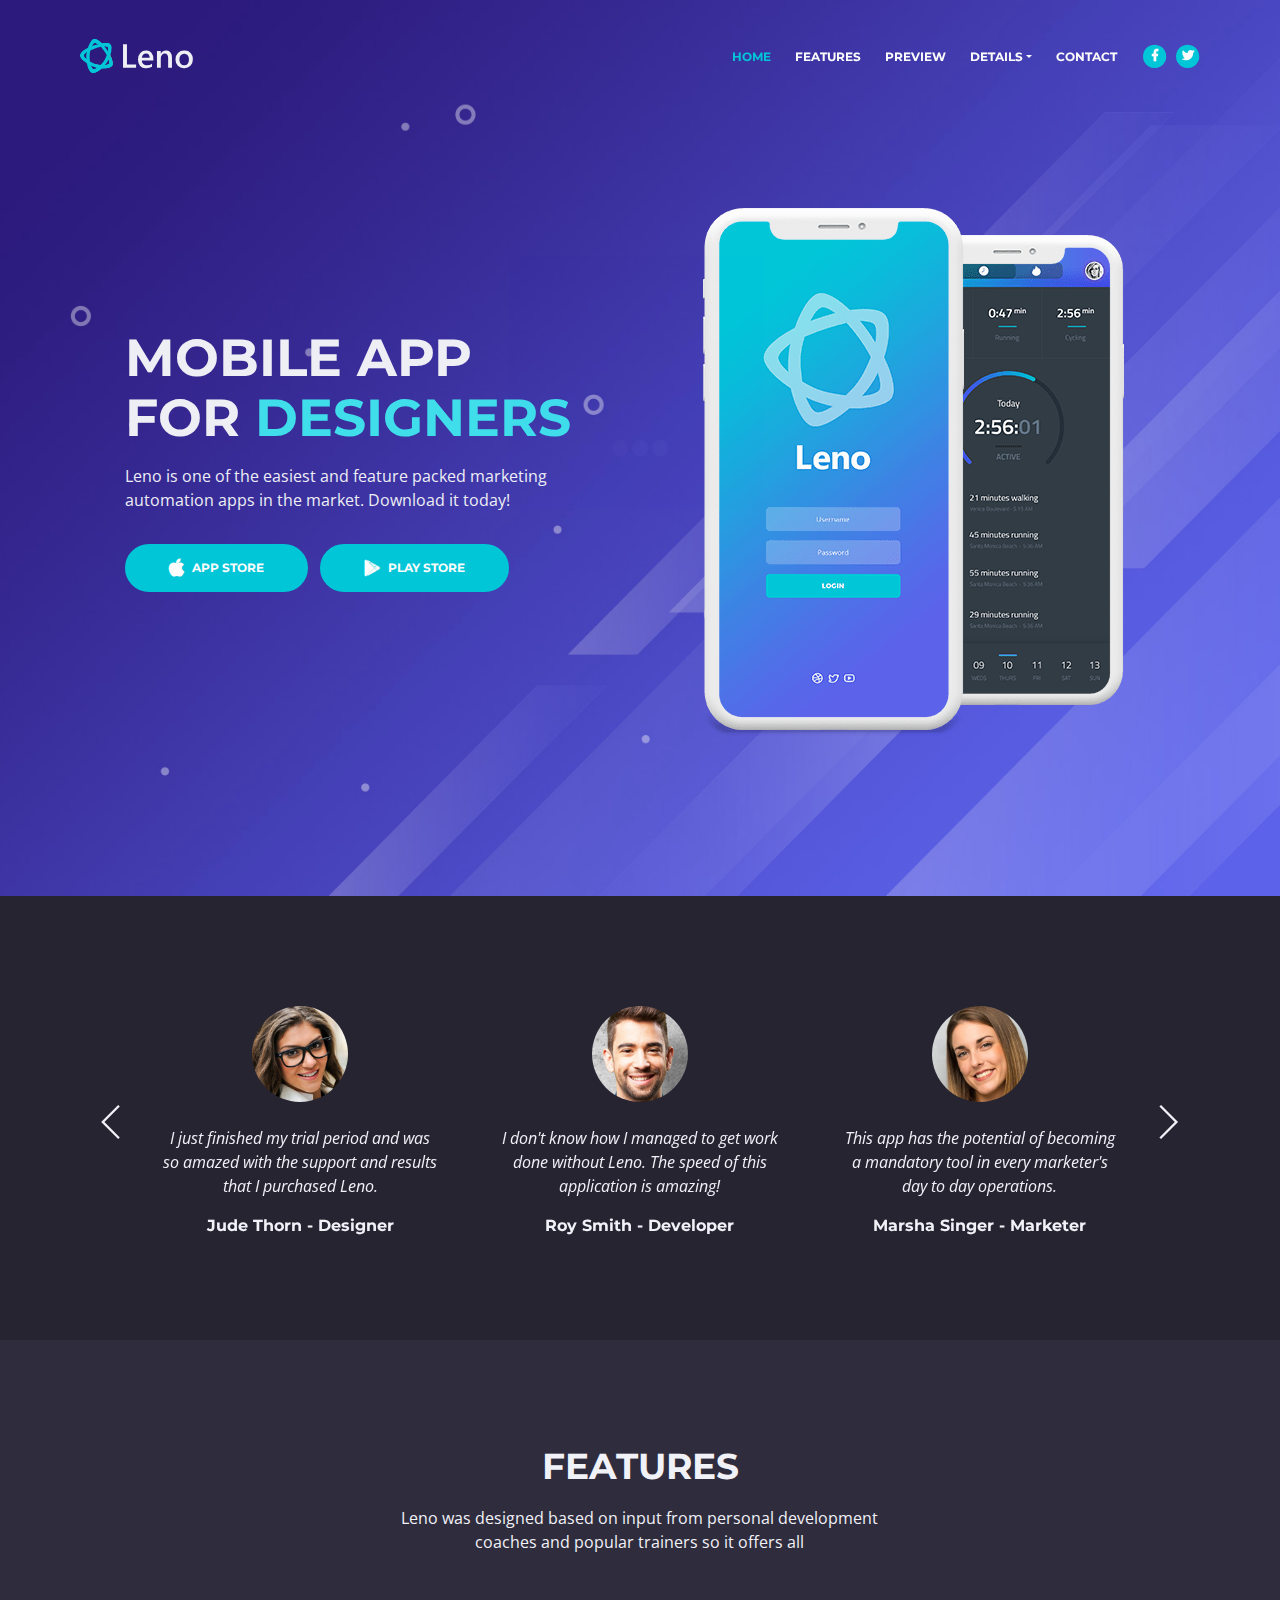
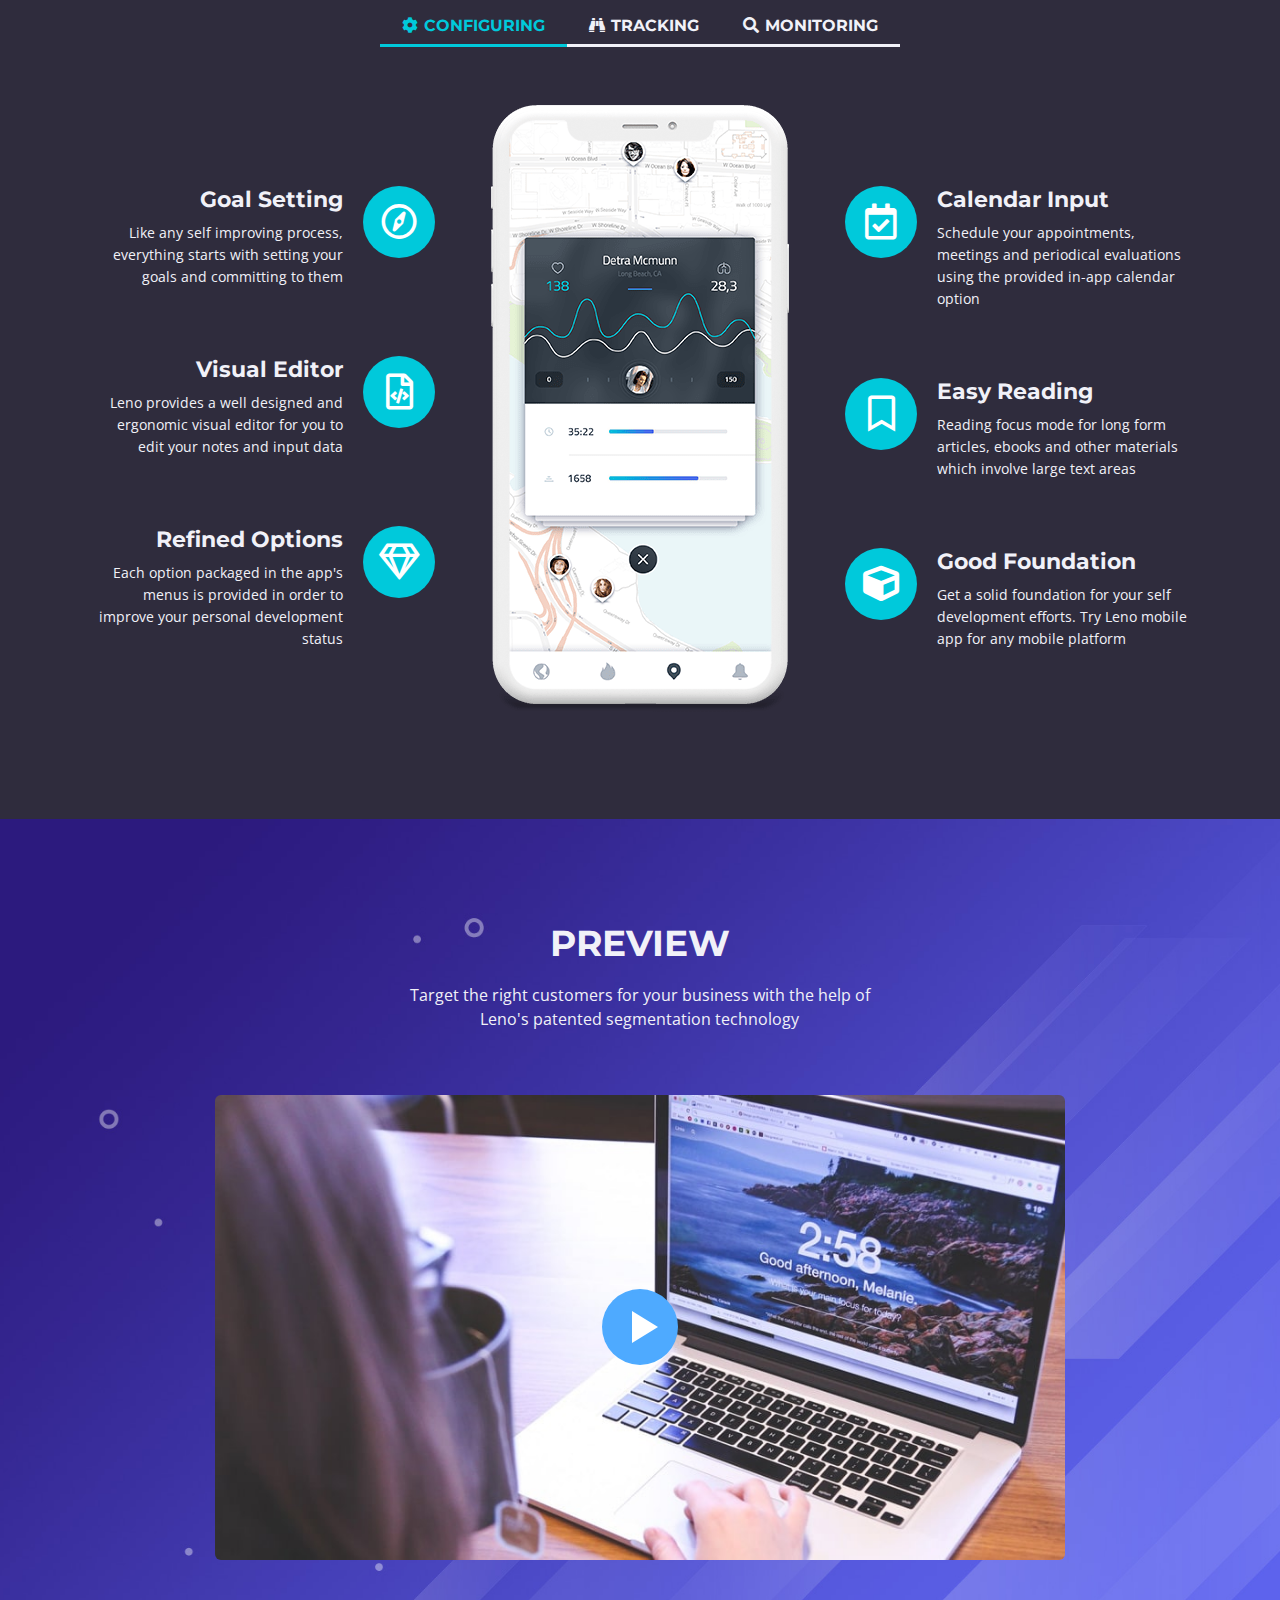
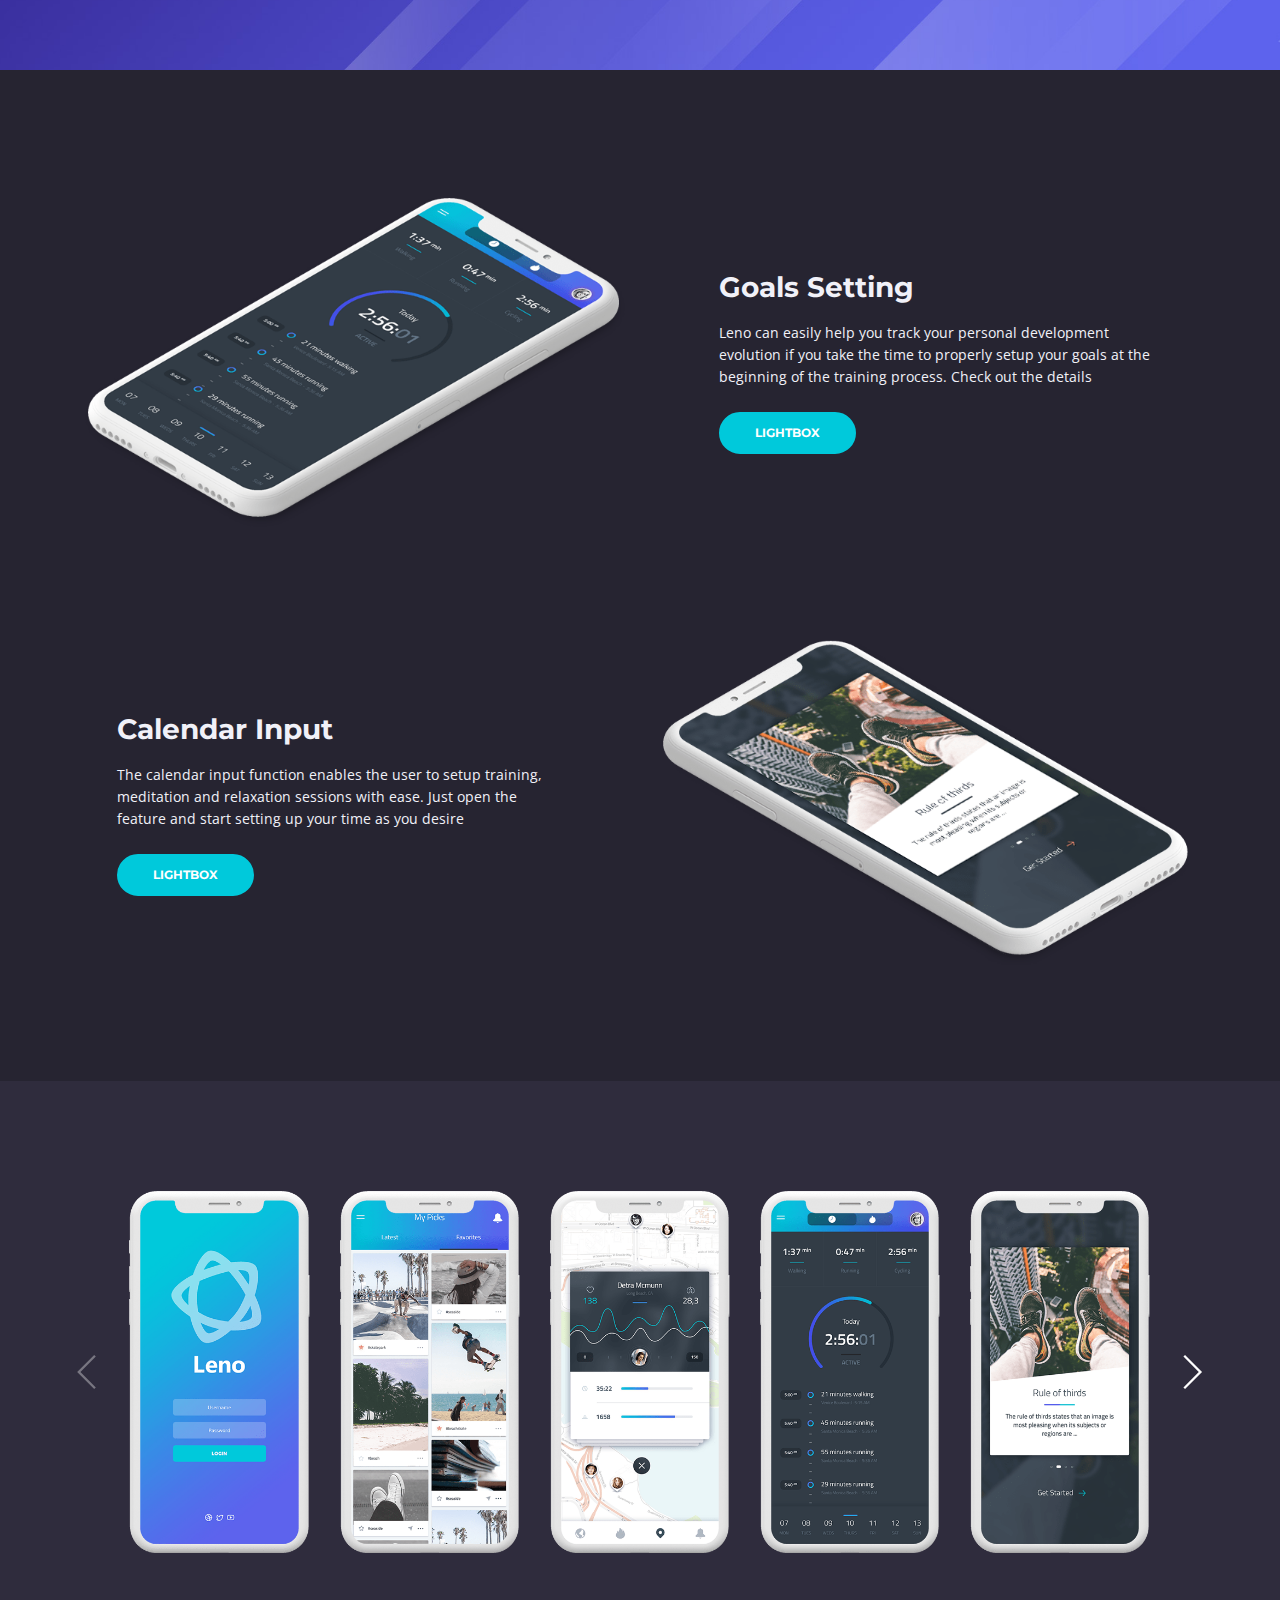
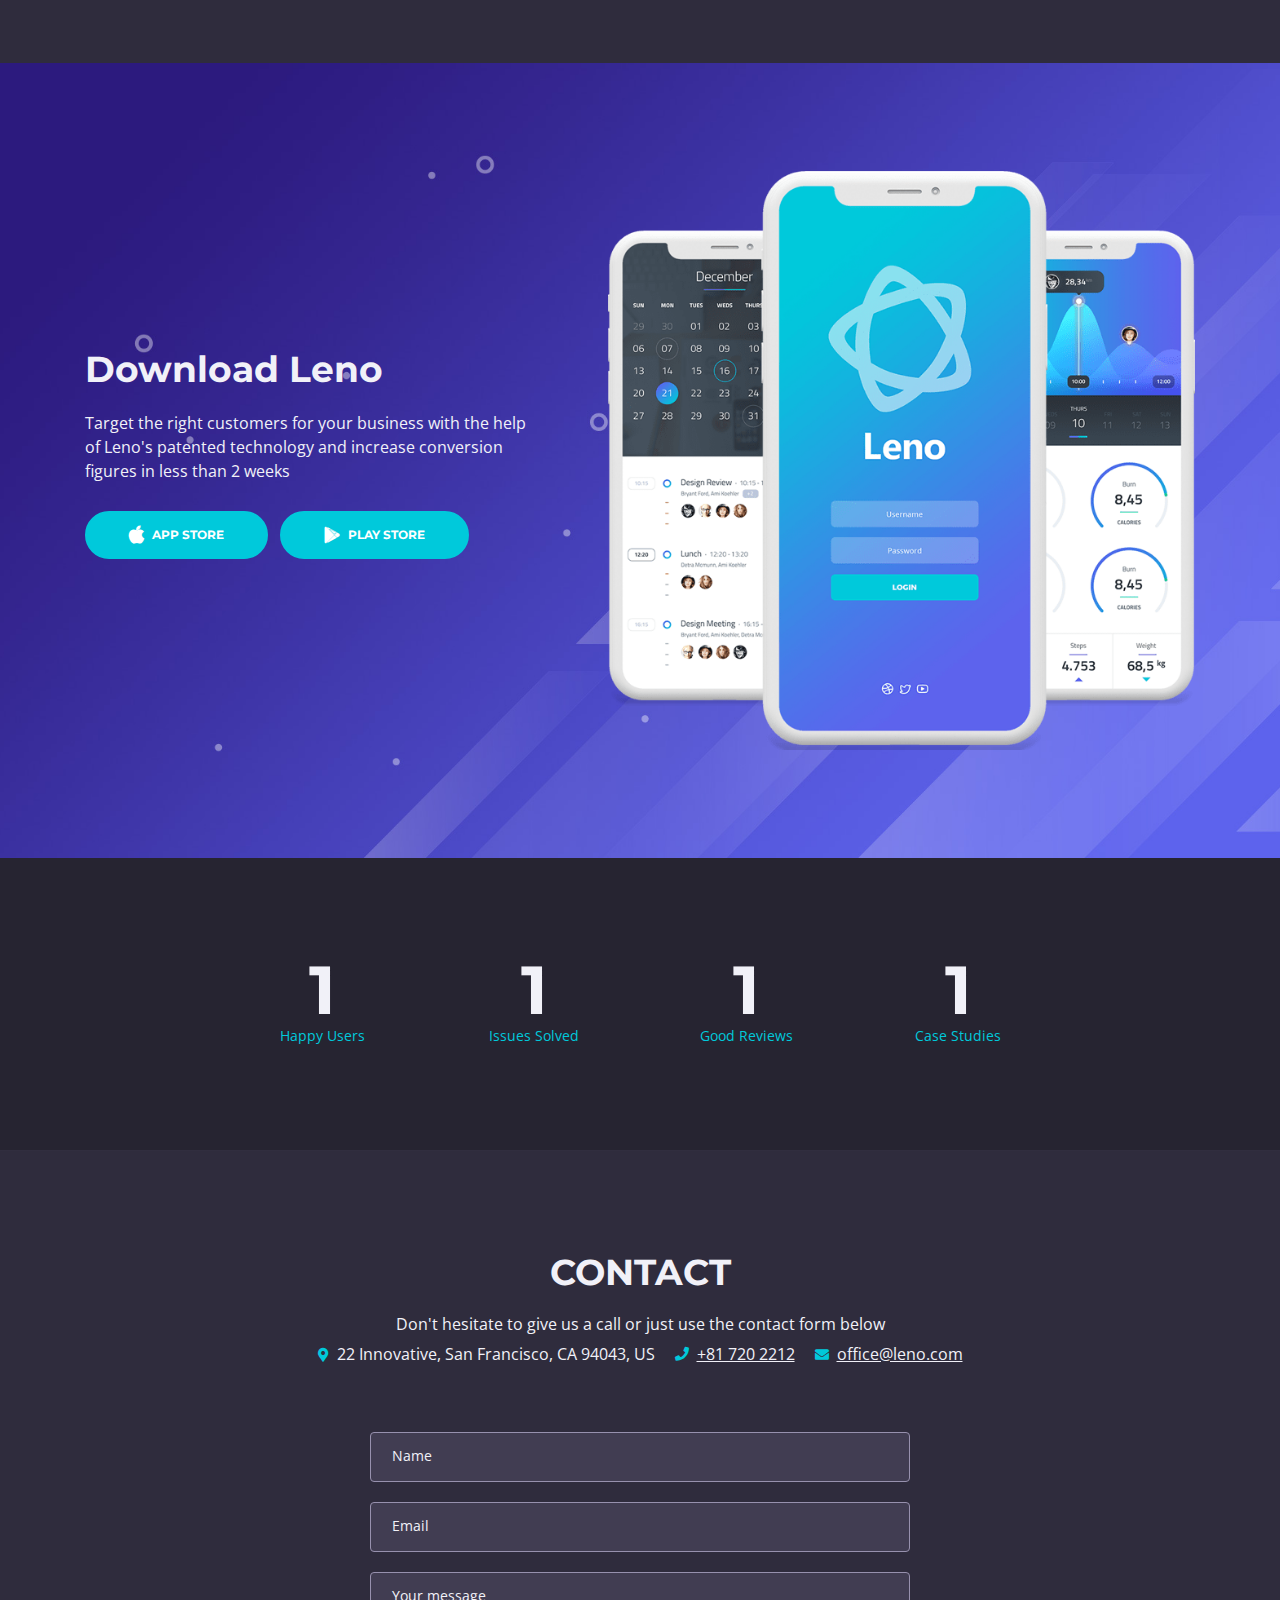
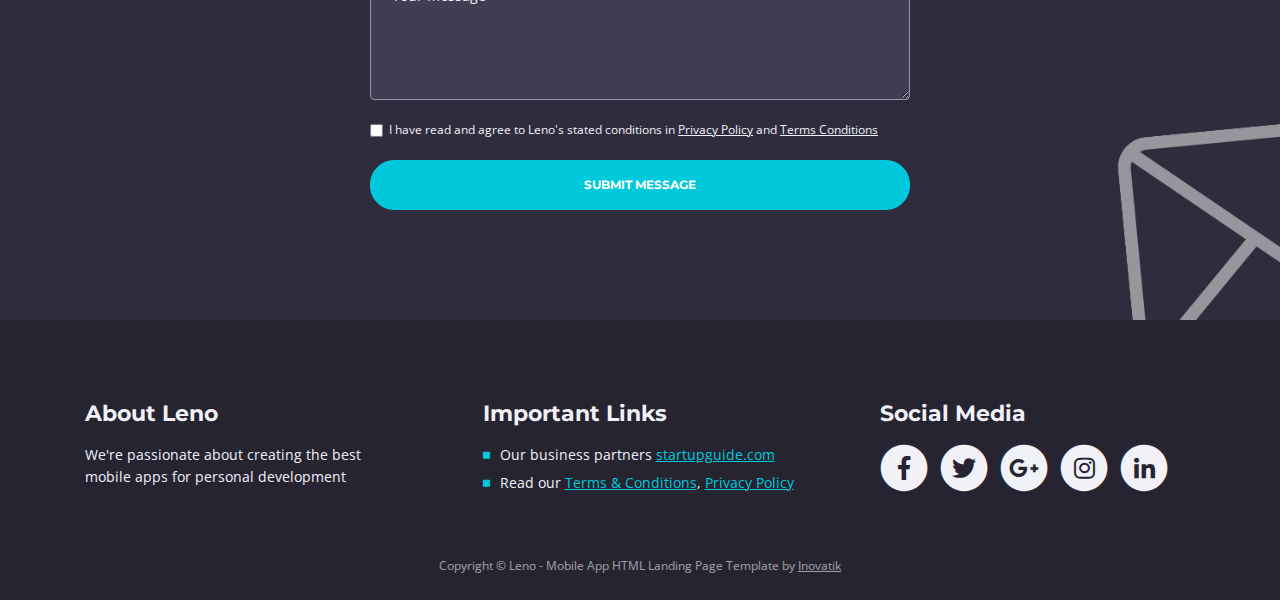
==== FirstSightWords/index.html @ da79aafa "Web page template" ====
<!DOCTYPE html>
<html lang="en">
<head>
    <meta charset="utf-8">
    <meta name="viewport" content="width=device-width, initial-scale=1, shrink-to-fit=no">
    
    <!-- SEO Meta Tags -->
    <meta name="description" content="Free mobile app HTML landing page template to help you build a great online presence for your app which will convert visitors into users">
    <meta name="author" content="Inovatik">

    <!-- OG Meta Tags to improve the way the post looks when you share the page on LinkedIn, Facebook, Google+ -->
	<meta property="og:site_name" content="" /> <!-- website name -->
	<meta property="og:site" content="" /> <!-- website link -->
	<meta property="og:title" content=""/> <!-- title shown in the actual shared post -->
	<meta property="og:description" content="" /> <!-- description shown in the actual shared post -->
	<meta property="og:image" content="" /> <!-- image link, make sure it's jpg -->
	<meta property="og:url" content="" /> <!-- where do you want your post to link to -->
	<meta property="og:type" content="article" />

    <!-- Website Title -->
    <title>Leno - Mobile App HTML Landing Page Template</title>
    
    <!-- Styles -->
    <link href="https://fonts.googleapis.com/css?family=Montserrat:400,600,700" rel="stylesheet">
    <link href="https://fonts.googleapis.com/css?family=Open+Sans:400,400i,700,700i" rel="stylesheet">
    <link href="css/bootstrap.css" rel="stylesheet">
    <link href="css/fontawesome-all.css" rel="stylesheet">
    <link href="css/swiper.css" rel="stylesheet">
	<link href="css/magnific-popup.css" rel="stylesheet">
	<link href="css/styles.css" rel="stylesheet">
	
	<!-- Favicon  -->
    <link rel="icon" href="images/favicon.png">
</head>
<body data-spy="scroll" data-target=".fixed-top">
    
    <!-- Preloader -->
	<div class="spinner-wrapper">
        <div class="spinner">
            <div class="bounce1"></div>
            <div class="bounce2"></div>
            <div class="bounce3"></div>
        </div>
    </div>
    <!-- end of preloader -->
    

    <!-- Navigation -->
    <nav class="navbar navbar-expand-md navbar-dark navbar-custom fixed-top">
        <!-- Text Logo - Use this if you don't have a graphic logo -->
        <!-- <a class="navbar-brand logo-text page-scroll" href="index.html">Leno</a> -->

        <!-- Image Logo -->
        <a class="navbar-brand logo-image" href="index.html"><img src="images/logo.svg" alt="alternative"></a> 
        
        <!-- Mobile Menu Toggle Button -->
        <button class="navbar-toggler" type="button" data-toggle="collapse" data-target="#navbarsExampleDefault" aria-controls="navbarsExampleDefault" aria-expanded="false" aria-label="Toggle navigation">
            <span class="navbar-toggler-awesome fas fa-bars"></span>
            <span class="navbar-toggler-awesome fas fa-times"></span>
        </button>
        <!-- end of mobile menu toggle button -->

        <div class="collapse navbar-collapse" id="navbarsExampleDefault">
            <ul class="navbar-nav ml-auto">
                <li class="nav-item">
                    <a class="nav-link page-scroll" href="#header">HOME <span class="sr-only">(current)</span></a>
                </li>
                <li class="nav-item">
                    <a class="nav-link page-scroll" href="#features">FEATURES</a>
                </li>
                <li class="nav-item">
                    <a class="nav-link page-scroll" href="#preview">PREVIEW</a>
                </li>

                <!-- Dropdown Menu -->          
                <li class="nav-item dropdown">
                    <a class="nav-link dropdown-toggle page-scroll" href="#details" id="navbarDropdown" role="button" aria-haspopup="true" aria-expanded="false">DETAILS</a>
                    <div class="dropdown-menu" aria-labelledby="navbarDropdown">
                        <a class="dropdown-item" href="terms-conditions.html"><span class="item-text">TERMS CONDITIONS</span></a>
                        <div class="dropdown-items-divide-hr"></div>
                        <a class="dropdown-item" href="privacy-policy.html"><span class="item-text">PRIVACY POLICY</span></a>
                    </div>
                </li>
                <!-- end of dropdown menu -->

                <li class="nav-item">
                    <a class="nav-link page-scroll" href="#contact">CONTACT</a>
                </li>
            </ul>
            <span class="nav-item social-icons">
                <span class="fa-stack">
                    <a href="#your-link">
                        <i class="fas fa-circle fa-stack-2x"></i>
                        <i class="fab fa-facebook-f fa-stack-1x"></i>
                    </a>
                </span>
                <span class="fa-stack">
                    <a href="#your-link">
                        <i class="fas fa-circle fa-stack-2x"></i>
                        <i class="fab fa-twitter fa-stack-1x"></i>
                    </a>
                </span>
            </span>
        </div>
    </nav> <!-- end of navbar -->
    <!-- end of navigation -->


    <!-- Header -->
    <header id="header" class="header">
        <div class="header-content">
            <div class="container">
                <div class="row">
                    <div class="col-lg-6">
                        <div class="text-container">
                            <h1>MOBILE APP <br>FOR <span id="js-rotating">DESIGNERS, MARKETERS, DEVELOPERS</span></h1>
                            <p class="p-large">Leno is one of the easiest and feature packed marketing automation apps in the market. Download it today!</p>
                            <a class="btn-solid-lg page-scroll" href="#your-link"><i class="fab fa-apple"></i>APP STORE</a>
                            <a class="btn-solid-lg page-scroll" href="#your-link"><i class="fab fa-google-play"></i>PLAY STORE</a>
                        </div>
                    </div> <!-- end of col -->
                    <div class="col-lg-6">
                        <div class="image-container">
                            <img class="img-fluid" src="images/header-iphone.png" alt="alternative">
                        </div> <!-- end of image-container -->
                    </div> <!-- end of col -->
                </div> <!-- end of row -->
            </div> <!-- end of container -->
        </div> <!-- end of header-content -->
    </header> <!-- end of header -->
    <!-- end of header -->


    <!-- Testimonials -->
    <div class="slider-1">
        <div class="container">
            <div class="row">
                <div class="col-lg-12">

                    <!-- Card Slider -->
                    <div class="slider-container">
                        <div class="swiper-container card-slider">
                            <div class="swiper-wrapper">
                                
                                <!-- Slide -->
                                <div class="swiper-slide">
                                    <div class="card">
                                        <img class="card-image" src="images/testimonial-1.jpg" alt="alternative">
                                        <div class="card-body">
                                            <p class="testimonial-text">I just finished my trial period and was so amazed with the support and results that I purchased Leno.</p>
                                            <p class="testimonial-author">Jude Thorn - Designer</p>
                                        </div>
                                    </div>
                                </div> <!-- end of swiper-slide -->
                                <!-- end of slide -->
        
                                <!-- Slide -->
                                <div class="swiper-slide">
                                    <div class="card">
                                        <img class="card-image" src="images/testimonial-2.jpg" alt="alternative">
                                        <div class="card-body">
                                            <p class="testimonial-text">I don't know how I managed to get work done without Leno. The speed of this application is amazing!</p>
                                            <p class="testimonial-author">Roy Smith - Developer</p>
                                        </div>
                                    </div>        
                                </div> <!-- end of swiper-slide -->
                                <!-- end of slide -->
        
                                <!-- Slide -->
                                <div class="swiper-slide">
                                    <div class="card">
                                        <img class="card-image" src="images/testimonial-3.jpg" alt="alternative">
                                        <div class="card-body">
                                            <p class="testimonial-text">This app has the potential of becoming a mandatory tool in every marketer's day to day operations.</p>
                                            <p class="testimonial-author">Marsha Singer - Marketer</p>
                                        </div>
                                    </div>        
                                </div> <!-- end of swiper-slide -->
                                <!-- end of slide -->
        
                                <!-- Slide -->
                                <div class="swiper-slide">
                                    <div class="card">
                                        <img class="card-image" src="images/testimonial-4.jpg" alt="alternative">
                                        <div class="card-body">
                                            <p class="testimonial-text">Searching for a great marketing automation app was difficult but thankfully I found Leno.</p>
                                            <p class="testimonial-author">Tim Shaw - Designer</p>
                                        </div>
                                    </div>
                                </div> <!-- end of swiper-slide -->
                                <!-- end of slide -->
        
                                <!-- Slide -->
                                <div class="swiper-slide">
                                    <div class="card">
                                        <img class="card-image" src="images/testimonial-5.jpg" alt="alternative">
                                        <div class="card-body">
                                            <p class="testimonial-text">Leno's support team is amazing. They've helped me with some issues and I am so grateful to them.</p>
                                            <p class="testimonial-author">Lindsay Spice - Marketer</p>
                                        </div>
                                    </div>        
                                </div> <!-- end of swiper-slide -->
                                <!-- end of slide -->
        
                                <!-- Slide -->
                                <div class="swiper-slide">
                                    <div class="card">
                                        <img class="card-image" src="images/testimonial-6.jpg" alt="alternative">
                                        <div class="card-body">
                                            <p class="testimonial-text">Who would have thought that Leno can provide such amazing results in just a few weeks of use</p>
                                            <p class="testimonial-author">Ann Black - Developer</p>
                                        </div>
                                    </div>        
                                </div> <!-- end of swiper-slide -->
                                <!-- end of slide -->
                            
                            </div> <!-- end of swiper-wrapper -->
        
                            <!-- Add Arrows -->
                            <div class="swiper-button-next"></div>
                            <div class="swiper-button-prev"></div>
                            <!-- end of add arrows -->
        
                        </div> <!-- end of swiper-container -->
                    </div> <!-- end of slider-container -->
                    <!-- end of card slider -->

                </div> <!-- end of col -->
            </div> <!-- end of row -->
        </div> <!-- end of container -->
    </div> <!-- end of slider-1 -->
    <!-- end of testimonials -->
    

    <!-- Features -->
    <div id="features" class="tabs">
        <div class="container">
            <div class="row">
                <div class="col-lg-12">
                    <h2>FEATURES</h2>
                    <div class="p-heading p-large">Leno was designed based on input from personal development coaches and popular trainers so it offers all</div>
                </div> <!-- end of col -->
            </div> <!-- end of row -->
            <div class="row">

                <!-- Tabs Links -->
                <ul class="nav nav-tabs" id="lenoTabs" role="tablist">
                    <li class="nav-item">
                        <a class="nav-link active" id="nav-tab-1" data-toggle="tab" href="#tab-1" role="tab" aria-controls="tab-1" aria-selected="true"><i class="fas fa-cog"></i>CONFIGURING</a>
                    </li>
                    <li class="nav-item">
                        <a class="nav-link" id="nav-tab-2" data-toggle="tab" href="#tab-2" role="tab" aria-controls="tab-2" aria-selected="false"><i class="fas fa-binoculars"></i>TRACKING</a>
                    </li>
                    <li class="nav-item">
                        <a class="nav-link" id="nav-tab-3" data-toggle="tab" href="#tab-3" role="tab" aria-controls="tab-3" aria-selected="false"><i class="fas fa-search"></i>MONITORING</a>
                    </li>
                </ul>
                <!-- end of tabs links -->


                <!-- Tabs Content-->
                <div class="tab-content" id="lenoTabsContent">
                    
                    <!-- Tab -->
                    <div class="tab-pane fade show active" id="tab-1" role="tabpanel" aria-labelledby="tab-1">
                        <div class="container">
                            <div class="row">
                                
                                <!-- Icon Cards Pane -->
                                <div class="col-lg-4">
                                    <div class="card left-pane first">
                                        <div class="card-body">
                                            <div class="text-wrapper">
                                                <h4 class="card-title">Goal Setting</h4>
                                                <p>Like any self improving process, everything starts with setting your goals and committing to them</p>
                                            </div>
                                            <div class="card-icon">
                                                <i class="far fa-compass"></i>
                                            </div>
                                        </div>
                                    </div>
                                    <div class="card left-pane">
                                        <div class="card-body">
                                            <div class="text-wrapper">
                                                <h4 class="card-title">Visual Editor</h4>
                                                <p>Leno provides a well designed and ergonomic visual editor for you to edit your notes and input data</p>
                                            </div>
                                            <div class="card-icon">
                                                <i class="far fa-file-code"></i>
                                            </div>
                                        </div>
                                    </div>
                                    <div class="card left-pane">
                                        <div class="card-body">
                                            <div class="text-wrapper">
                                                <h4 class="card-title">Refined Options</h4>
                                                <p>Each option packaged in the app's menus is provided in order to improve your personal development status</p>
                                            </div>
                                            <div class="card-icon">
                                                <i class="far fa-gem"></i>
                                            </div>
                                        </div>
                                    </div>
                                </div>
                                <!-- end of icon cards pane -->

                                <!-- Image Pane -->
                                <div class="col-lg-4">
                                    <img class="img-fluid" src="images/features-iphone-1.png" alt="alternative">
                                </div>
                                <!-- end of image pane -->
                                
                                <!-- Icon Cards Pane -->
                                <div class="col-lg-4">
                                    <div class="card right-pane first">
                                        <div class="card-body">
                                            <div class="card-icon">
                                                <i class="far fa-calendar-check"></i>
                                            </div>
                                            <div class="text-wrapper">
                                                <h4 class="card-title">Calendar Input</h4>
                                                <p>Schedule your appointments, meetings and periodical evaluations using the provided in-app calendar option</p>
                                            </div>
                                        </div>
                                    </div>
                                    <div class="card right-pane">
                                        <div class="card-body">
                                            <div class="card-icon">
                                                <i class="far fa-bookmark"></i>
                                            </div>
                                            <div class="text-wrapper">
                                                <h4 class="card-title">Easy Reading</h4>
                                                <p>Reading focus mode for long form articles, ebooks and other materials which involve large text areas</p>
                                            </div>
                                        </div>
                                    </div>
                                    <div class="card right-pane">
                                        <div class="card-body">
                                            <div class="card-icon">
                                                <i class="fas fa-cube"></i>
                                            </div>
                                            <div class="text-wrapper">
                                                <h4 class="card-title">Good Foundation</h4>
                                                <p>Get a solid foundation for your self development efforts. Try Leno mobile app for any mobile platform</p>
                                            </div>
                                        </div>
                                    </div>
                                </div>
                                <!-- end of icon cards pane -->

                            </div> <!-- end of row -->
                        </div> <!-- end of container -->
                    </div> <!-- end of tab-pane -->
                    <!-- end of tab -->

                    <!-- Tab -->
                    <div class="tab-pane fade" id="tab-2" role="tabpanel" aria-labelledby="tab-2">
                        <div class="container">
                            <div class="row">

                                <!-- Image Pane -->
                                <div class="col-md-4">
                                    <img class="img-fluid" src="images/features-iphone-2.png" alt="alternative">
                                </div>
                                <!-- end of image pane -->
                                
                                <!-- Text And Icon Cards Area -->
                                <div class="col-md-8">
                                    <div class="text-area">
                                        <h3>Track Result Based On Your</h3>
                                        <p>After you've configured the app and settled on the data gathering techniques you can not start the information trackers and start collecting those <a class="turquoise" href="#your-link">interesting details</a>. You can always change them.</p>
                                    </div> <!-- end of text-area -->
                                    
                                    <div class="icon-cards-area">
                                            <div class="card">
                                                <div class="card-icon">
                                                    <i class="fas fa-cube"></i>
                                                </div>
                                                <div class="card-body">
                                                    <h4 class="card-title">Good Foundation</h4>
                                                    <p>Get a solid foundation for your self development efforts. Try Leno mobile app for any mobile platform</p>
                                                </div>
                                            </div>
                                            <div class="card">
                                                <div class="card-icon">
                                                    <i class="far fa-bookmark"></i>
                                                </div>
                                                <div class="card-body">
                                                    <h4 class="card-title">Easy Reading</h4>
                                                    <p>Reading focus mode for long form articles, ebooks and other materials which involve large text areas</p>
                                                </div>
                                            </div>
                                            <div class="card">
                                                <div class="card-icon">
                                                    <i class="far fa-calendar-check"></i>
                                                </div>
                                                <div class="card-body">
                                                    <h4 class="card-title">Calendar Input</h4>
                                                    <p>Schedule your appointments, meetings and periodical evaluations using the provided in-app calendar option</p>
                                                </div>
                                            </div>
                                            <div class="card">
                                                <div class="card-icon">
                                                    <i class="far fa-file-code"></i>
                                                </div>
                                                <div class="card-body">
                                                    <h4 class="card-title">Visual Editor</h4>
                                                    <p>Leno provides a well designed and ergonomic visual editor for you to edit your notes and input data</p>
                                                </div>
                                            </div>
                                    </div> <!-- end of icon cards area -->
                                </div> <!-- end of col-md-8 -->
                                <!-- end of text and icon cards area -->

                            </div> <!-- end of row -->
                        </div> <!-- end of container -->
                    </div> <!-- end of tab-pane -->
                    <!-- end of tab -->

                    <!-- Tab -->
                    <div class="tab-pane fade" id="tab-3" role="tabpanel" aria-labelledby="tab-3">
                        <div class="container">
                            <div class="row">

                                <!-- Text And Icon Cards Area -->
                                <div class="col-md-8">
                                    <div class="icon-cards-area">
                                        <div class="card">
                                            <div class="card-icon">
                                                <i class="far fa-calendar-check"></i>
                                            </div>
                                            <div class="card-body">
                                                <h4 class="card-title">Calendar Input</h4>
                                                <p>Schedule your appointments, meetings and periodical evaluations using the provided in-app calendar option</p>
                                            </div>
                                        </div>
                                        <div class="card">
                                            <div class="card-icon">
                                                <i class="far fa-file-code"></i>
                                            </div>
                                            <div class="card-body">
                                                <h4 class="card-title">Visual Editor</h4>
                                                <p>Leno provides a well designed and ergonomic visual editor for you to edit your notes and input data</p>
                                            </div>
                                        </div>
                                        <div class="card">
                                            <div class="card-icon">
                                                <i class="fas fa-cube"></i>
                                            </div>
                                            <div class="card-body">
                                                <h4 class="card-title">Good Foundation</h4>
                                                <p>Get a solid foundation for your self development efforts. Try Leno mobile app for any mobile platform</p>
                                            </div>
                                        </div>
                                        <div class="card">
                                            <div class="card-icon">
                                                <i class="far fa-bookmark"></i>
                                            </div>
                                            <div class="card-body">
                                                <h4 class="card-title">Easy Reading</h4>
                                                <p>Reading focus mode for long form articles, ebooks and other materials which involve large text areas</p>
                                            </div>
                                        </div>
                                    </div> <!-- end of icon cards area -->
                                    
                                    <div class="text-area">
                                        <h3>Monitoring Tools Evaluation</h3>
                                        <p>Monitor the evolution of your finances and health state using tools integrated in Leno. The generated real time reports can be filtered based on any <a class="turquoise" href="#your-link">desired criteria</a>.</p>
                                    </div> <!-- end of text-area -->
                                </div> <!-- end of col-md-8 -->
                                <!-- end of text and icon cards area -->

                                <!-- Image Pane -->
                                <div class="col-md-4">
                                    <img class="img-fluid" src="images/features-iphone-3.png" alt="alternative">
                                </div>
                                <!-- end of image pane -->
                                    
                            </div> <!-- end of row -->
                        </div> <!-- end of container -->
                    </div><!-- end of tab-pane -->
                    <!-- end of tab -->

                </div> <!-- end of tab-content -->
                <!-- end of tabs content -->

            </div> <!-- end of row --> 
        </div> <!-- end of container --> 
    </div> <!-- end of tabs -->
    <!-- end of features -->


    <!-- Video -->
    <div id="preview" class="basic-1">
        <div class="container">
            <div class="row">
                <div class="col-lg-12">
                    <h2>PREVIEW</h2>
                    <div class="p-heading p-large">Target the right customers for your business with the help of Leno's patented segmentation technology</div>
                </div> <!-- end of col -->
            </div> <!-- end of row -->
            <div class="row">
                <div class="col-lg-12">

                    <!-- Video Preview -->
                    <div class="image-container">
                        <div class="video-wrapper">
                            <a class="popup-youtube" href="https://www.youtube.com/watch?v=fLCjQJCekTs" data-effect="fadeIn">
                                <img class="img-fluid" src="images/video-frame.jpg" alt="alternative">
                                <span class="video-play-button">
                                    <span></span>
                                </span>
                            </a>
                        </div> <!-- end of video-wrapper -->
                    </div> <!-- end of image-container -->
                    <!-- end of video preview -->

                </div> <!-- end of col -->
            </div> <!-- end of row -->
        </div> <!-- end of container -->
    </div> <!-- end of basic-1 -->
    <!-- end of video -->


    <!-- Details 1 -->
    <div id="details" class="basic-2">
        <div class="container">
            <div class="row">
                <div class="col-lg-6">
                    <img class="img-fluid" src="images/details-1-iphone.png" alt="alternative">
                </div> <!-- end of col -->
                <div class="col-lg-6">
                    <div class="text-container">
                        <h3>Goals Setting</h3>
                        <p>Leno can easily help you track your personal development evolution if you take the time to properly setup your goals at the beginning of the training process. Check out the details</p>
                        <a class="btn-solid-reg popup-with-move-anim" href="#details-lightbox-1">LIGHTBOX</a>
                    </div> <!-- end of text-container -->
                </div> <!-- end of col -->
            </div> <!-- end of row -->
        </div> <!-- end of container -->
    </div> <!-- end of basic-2 -->
    <!-- end of details 1 -->


    <!-- Details 2 -->
    <div class="basic-3">
        <div class="second">
            <div class="container">
                <div class="row">
                    <div class="col-lg-6">
                        <div class="text-container">
                            <h3>Calendar Input</h3>
                            <p>The calendar input function enables the user to setup training, meditation and relaxation sessions with ease. Just open the feature and start setting up your time as you desire</p>
                            <a class="btn-solid-reg popup-with-move-anim" href="#details-lightbox-2">LIGHTBOX</a>
                        </div> <!-- end of text-container -->
                    </div> <!-- end of col -->
                    <div class="col-lg-6">
                        <img class="img-fluid" src="images/details-2-iphone.png" alt="alternative">
                    </div> <!-- end of col -->
                </div> <!-- end of row -->
            </div> <!-- end of container -->
        </div> <!-- end of second -->
    </div> <!-- end of basic-3 -->    
    <!-- end of details 2 -->


    <!-- Details Lightboxes -->
	<!-- Lightbox -->
	<div id="details-lightbox-1" class="lightbox-basic zoom-anim-dialog mfp-hide">
		<div class="row">
			<button title="Close (Esc)" type="button" class="mfp-close x-button">×</button>
			<div class="col-lg-6">
				<img class="img-fluid" src="images/details-lightbox-1.png" alt="alternative">
			</div>
			<div class="col-lg-6">
				<h3>Goals Setting</h3>
				<hr>
                <p>Leno can easily help you track your personal development evolution if you take the time to set it up.</p>
                <h4>User Feedback</h4>
                <p>This is a great app which can help you save time and make your live easier. And it will help improve your productivity levels.</p>
                <p>You should definitely give it a try when you need a good app.</p>
				<table>
					<tr><td class="icon-cell"><i class="fas fa-desktop"></i></td><td>Responsive layout</td></tr>
					<tr><td class="icon-cell"><i class="fas fa-bullhorn"></i></td><td>Distinctive CTAs</td></tr>
					<tr><td class="icon-cell"><i class="fas fa-image"></i></td><td>Image gallery slider</td></tr>
					<tr><td class="icon-cell"><i class="fas fa-envelope"></i></td><td>Contact forms</td></tr>
					<tr><td class="icon-cell"><i class="fab fa-font-awesome-flag"></i></td><td>FontAwesome icons</td></tr>
					<tr><td class="icon-cell"><i class="fas fa-code"></i></td><td>Well-structured code</td></tr>
				</table>
				<a class="btn-solid-reg" href="#your-link">DETAILS</a> <a class="btn-outline-reg mfp-close as-button" href="#details">BACK</a> 
			</div>
		</div> <!-- end of row -->
    </div> <!-- end of lightbox-basic -->
    <!-- end of lightbox -->
    
    <!-- Lightbox -->
    <div id="details-lightbox-2" class="lightbox-basic zoom-anim-dialog mfp-hide">
		<div class="row">
			<button title="Close (Esc)" type="button" class="mfp-close x-button">×</button>
			<div class="col-lg-6">
				<img class="img-fluid" src="images/details-lightbox-2.png" alt="alternative">
			</div>
			<div class="col-lg-6">
				<h3>Calendar Input</h3>
				<hr>
                <p>The calendar input function enables the user to setup training, meditation and relaxation sessions with ease.</p>
                <h4>User Feedback</h4>
                <p>This is a great app which can help you save time and make your live easier. And it will help improve your productivity levels.</p>
                <p>You should definitely give it a try when you need a good app.</p>
				<table>
					<tr><td class="icon-cell"><i class="fas fa-desktop"></i></td><td>Responsive layout</td></tr>
					<tr><td class="icon-cell"><i class="fas fa-bullhorn"></i></td><td>Distinctive CTAs</td></tr>
					<tr><td class="icon-cell"><i class="fas fa-image"></i></td><td>Image gallery slider</td></tr>
					<tr><td class="icon-cell"><i class="fas fa-envelope"></i></td><td>Contact forms</td></tr>
					<tr><td class="icon-cell"><i class="fab fa-font-awesome-flag"></i></td><td>FontAwesome icons</td></tr>
					<tr><td class="icon-cell"><i class="fas fa-code"></i></td><td>Well-structured code</td></tr>
				</table>
				<a class="btn-solid-reg" href="#your-link">DETAILS</a> <a class="btn-outline-reg mfp-close as-button" href="#details">BACK</a>
			</div>
		</div> <!-- end of row -->
    </div> <!-- end of lightbox-basic -->
    <!-- end of lightbox -->
    <!-- end of details lightboxes -->


    <!-- Screenshots -->
    <div class="slider-2">
        <div class="container">
            <div class="row">
                <div class="col-lg-12">
                    
                    <!-- Image Slider -->
                    <div class="slider-container">
                        <div class="swiper-container image-slider">
                            <div class="swiper-wrapper">
                                
                                <!-- Slide -->
                                <div class="swiper-slide">
                                    <a href="images/screenshot-1.png" class="popup-link" data-effect="fadeIn">
                                        <img class="img-fluid" src="images/screenshot-1.png" alt="alternative">
                                    </a>
                                </div>
                                <!-- end of slide -->
                                
                                <!-- Slide -->
                                <div class="swiper-slide">
                                    <a href="images/screenshot-2.png" class="popup-link" data-effect="fadeIn">
                                        <img class="img-fluid" src="images/screenshot-2.png" alt="alternative">
                                    </a>
                                </div>
                                <!-- end of slide -->

                                <!-- Slide -->
                                <div class="swiper-slide">
                                    <a href="images/screenshot-3.png" class="popup-link" data-effect="fadeIn">
                                        <img class="img-fluid" src="images/screenshot-3.png" alt="alternative">
                                    </a>
                                </div>
                                <!-- end of slide -->

                                <!-- Slide -->
                                <div class="swiper-slide">
                                    <a href="images/screenshot-4.png" class="popup-link" data-effect="fadeIn">
                                        <img class="img-fluid" src="images/screenshot-4.png" alt="alternative">
                                    </a>
                                </div>
                                <!-- end of slide -->

                                <!-- Slide -->
                                <div class="swiper-slide">
                                    <a href="images/screenshot-5.png" class="popup-link" data-effect="fadeIn">
                                        <img class="img-fluid" src="images/screenshot-5.png" alt="alternative">
                                    </a>
                                </div>
                                <!-- end of slide -->
                                
                                <!-- Slide -->
                                <div class="swiper-slide">
                                    <a href="images/screenshot-6.png" class="popup-link" data-effect="fadeIn">
                                        <img class="img-fluid" src="images/screenshot-6.png" alt="alternative">
                                    </a>
                                </div>
                                <!-- end of slide -->

                                <!-- Slide -->
                                <div class="swiper-slide">
                                    <a href="images/screenshot-7.png" class="popup-link" data-effect="fadeIn">
                                        <img class="img-fluid" src="images/screenshot-7.png" alt="alternative">
                                    </a>
                                </div>
                                <!-- end of slide -->

                                <!-- Slide -->
                                <div class="swiper-slide">
                                    <a href="images/screenshot-8.png" class="popup-link" data-effect="fadeIn">
                                        <img class="img-fluid" src="images/screenshot-8.png" alt="alternative">
                                    </a>
                                </div>
                                <!-- end of slide -->

                                <!-- Slide -->
                                <div class="swiper-slide">
                                    <a href="images/screenshot-9.png" class="popup-link" data-effect="fadeIn">
                                        <img class="img-fluid" src="images/screenshot-9.png" alt="alternative">
                                    </a>
                                </div>
                                <!-- end of slide -->

                                <!-- Slide -->
                                <div class="swiper-slide">
                                    <a href="images/screenshot-10.png" class="popup-link" data-effect="fadeIn">
                                        <img class="img-fluid" src="images/screenshot-10.png" alt="alternative">
                                    </a>
                                </div>
                                <!-- end of slide -->
                                
                            </div> <!-- end of swiper-wrapper -->

                            <!-- Add Arrows -->
                            <div class="swiper-button-next"></div>
                            <div class="swiper-button-prev"></div>
                            <!-- end of add arrows -->

                        </div> <!-- end of swiper-container -->
                    </div> <!-- end of slider-container -->
                    <!-- end of image slider -->

                </div> <!-- end of col -->
            </div> <!-- end of row -->
        </div> <!-- end of container -->
    </div> <!-- end of slider-2 -->
    <!-- end of screenshots -->


    <!-- Download -->
    <div class="basic-4">
        <div class="container">
            <div class="row">
                <div class="col-lg-6 col-xl-5">
                    <div class="text-container">
                        <h2>Download <span class="blue">Leno</span></h2>
                        <p class="p-large">Target the right customers for your business with the help of Leno's patented technology and increase conversion figures in less than 2 weeks</p>
                        <a class="btn-solid-lg" href="#your-link"><i class="fab fa-apple"></i>APP STORE</a>
                        <a class="btn-solid-lg" href="#your-link"><i class="fab fa-google-play"></i>PLAY STORE</a>
                    </div> <!-- end of text-container -->
                </div> <!-- end of col -->
                <div class="col-lg-6 col-xl-7">
                    <div class="image-container">
                        <img class="img-fluid" src="images/download.png" alt="alternative">
                    </div> <!-- end of img-container -->
                </div> <!-- end of col -->
            </div> <!-- end of row -->
        </div> <!-- end of container -->
    </div> <!-- end of basic-4 -->
    <!-- end of download -->


    <!-- Statistics -->
    <div class="counter">
        <div class="container">
            <div class="row">
                <div class="col-lg-12">
                    
                    <!-- Counter -->
                    <div id="counter">
                        <div class="cell">
                            <div class="counter-value number-count" data-count="231">1</div>
                            <p class="counter-info">Happy Users</p>
                        </div>
                        <div class="cell">
                            <div class="counter-value number-count" data-count="85">1</div>
                            <p class="counter-info">Issues Solved</p>
                        </div>
                        <div class="cell">
                            <div class="counter-value number-count" data-count="59">1</div>
                            <p class="counter-info">Good Reviews</p>
                        </div>
                        <div class="cell">
                            <div class="counter-value number-count" data-count="127">1</div>
                            <p class="counter-info">Case Studies</p>
                        </div>
                    </div>
                    <!-- end of counter -->
                    
                </div> <!-- end of col -->
            </div> <!-- end of row -->
        </div> <!-- end of container -->
    </div> <!-- end of counter -->
    <!-- end of statistics -->


    <!-- Contact -->
    <div id="contact" class="form">
        <div class="container">
            <div class="row">
                <div class="col-lg-12">
                    <h2>CONTACT</h2>
                    <ul class="list-unstyled li-space-lg">
                        <li class="address">Don't hesitate to give us a call or just use the contact form below</li>
                        <li><i class="fas fa-map-marker-alt"></i>22 Innovative, San Francisco, CA 94043, US</li>
                        <li><i class="fas fa-phone"></i><a class="blue" href="tel:003024630820">+81 720 2212</a></li>
                        <li><i class="fas fa-envelope"></i><a class="blue" href="mailto:office@leno.com">office@leno.com</a></li>
                    </ul>
                </div> <!-- end of col -->
            </div> <!-- end of row -->
            <div class="row">
                <div class="col-lg-6 offset-lg-3">
                    
                    <!-- Contact Form -->
                    <form id="contactForm" data-toggle="validator" data-focus="false">
                        <div class="form-group">
                            <input type="text" class="form-control-input" id="cname" required>
                            <label class="label-control" for="cname">Name</label>
                            <div class="help-block with-errors"></div>
                        </div>
                        <div class="form-group">
                            <input type="email" class="form-control-input" id="cemail" required>
                            <label class="label-control" for="cemail">Email</label>
                            <div class="help-block with-errors"></div>
                        </div>
                        <div class="form-group">
                            <textarea class="form-control-textarea" id="cmessage" required></textarea>
                            <label class="label-control" for="cmessage">Your message</label>
                            <div class="help-block with-errors"></div>
                        </div>
                        <div class="form-group checkbox">
                            <input type="checkbox" id="cterms" value="Agreed-to-Terms" required>I have read and agree to Leno's stated conditions in <a href="privacy-policy.html">Privacy Policy</a> and <a href="terms-conditions.html">Terms Conditions</a> 
                            <div class="help-block with-errors"></div>
                        </div>
                        <div class="form-group">
                            <button type="submit" class="form-control-submit-button">SUBMIT MESSAGE</button>
                        </div>
                        <div class="form-message">
                            <div id="cmsgSubmit" class="h3 text-center hidden"></div>
                        </div>
                    </form>
                    <!-- end of contact form -->

                </div> <!-- end of col -->
            </div> <!-- end of row -->
        </div> <!-- end of container -->
    </div> <!-- end of form -->
    <!-- end of contact -->


    <!-- Footer -->
    <div class="footer">
        <div class="container">
            <div class="row">
                <div class="col-md-4">
                    <div class="footer-col">
                        <h4>About Leno</h4>
                        <p>We're passionate about creating the best mobile apps for personal development</p>
                    </div>
                </div> <!-- end of col -->
                <div class="col-md-4">
                    <div class="footer-col middle">
                        <h4>Important Links</h4>
                        <ul class="list-unstyled li-space-lg">
                            <li class="media">
                                <i class="fas fa-square"></i>
                                <div class="media-body">Our business partners <a class="turquoise" href="#your-link">startupguide.com</a></div>
                            </li>
                            <li class="media">
                                <i class="fas fa-square"></i>
                                <div class="media-body">Read our <a class="turquoise" href="terms-conditions.html">Terms & Conditions</a>, <a class="turquoise" href="privacy-policy.html">Privacy Policy</a></div>
                            </li>
                        </ul>
                    </div>
                </div> <!-- end of col -->
                <div class="col-md-4">
                    <div class="footer-col last">
                        <h4>Social Media</h4>
                        <span class="fa-stack">
                            <a href="#your-link">
                                <i class="fas fa-circle fa-stack-2x"></i>
                                <i class="fab fa-facebook-f fa-stack-1x"></i>
                            </a>
                        </span>
                        <span class="fa-stack">
                            <a href="#your-link">
                                <i class="fas fa-circle fa-stack-2x"></i>
                                <i class="fab fa-twitter fa-stack-1x"></i>
                            </a>
                        </span>
                        <span class="fa-stack">
                            <a href="#your-link">
                                <i class="fas fa-circle fa-stack-2x"></i>
                                <i class="fab fa-google-plus-g fa-stack-1x"></i>
                            </a>
                        </span>
                        <span class="fa-stack">
                            <a href="#your-link">
                                <i class="fas fa-circle fa-stack-2x"></i>
                                <i class="fab fa-instagram fa-stack-1x"></i>
                            </a>
                        </span>
                        <span class="fa-stack">
                            <a href="#your-link">
                                <i class="fas fa-circle fa-stack-2x"></i>
                                <i class="fab fa-linkedin-in fa-stack-1x"></i>
                            </a>
                        </span>
                    </div> 
                </div> <!-- end of col -->
            </div> <!-- end of row -->
        </div> <!-- end of container -->
    </div> <!-- end of footer -->  
    <!-- end of footer -->


    <!-- Copyright -->
    <div class="copyright">
        <div class="container">
            <div class="row">
                <div class="col-lg-12">
                    <p class="p-small">Copyright © Leno - Mobile App HTML Landing Page Template by <a href="https://inovatik.com">Inovatik</a></p>
                </div> <!-- end of col -->
            </div> <!-- enf of row -->
        </div> <!-- end of container -->
    </div> <!-- end of copyright --> 
    <!-- end of copyright -->
    
    	
    <!-- Scripts -->
    <script src="js/jquery.min.js"></script> <!-- jQuery for Bootstrap's JavaScript plugins -->
    <script src="js/popper.min.js"></script> <!-- Popper tooltip library for Bootstrap -->
    <script src="js/bootstrap.min.js"></script> <!-- Bootstrap framework -->
    <script src="js/jquery.easing.min.js"></script> <!-- jQuery Easing for smooth scrolling between anchors -->
    <script src="js/swiper.min.js"></script> <!-- Swiper for image and text sliders -->
    <script src="js/jquery.magnific-popup.js"></script> <!-- Magnific Popup for lightboxes -->
    <script src="js/morphext.min.js"></script> <!-- Morphtext rotating text in the header -->
    <script src="js/validator.min.js"></script> <!-- Validator.js - Bootstrap plugin that validates forms -->
    <script src="js/scripts.js"></script> <!-- Custom scripts -->
</body>
</html>
---- FirstSightWords/css/styles.css ----
/* Template: Leno - Mobile App HTML Landing Page Template
   Author: Inovatik
   Created: Mar 2019
   Description: Master CSS file
*/

/*****************************************
Table Of Contents:

01. General Styles
02. Preloader
03. Navigation
04. Header
05. Features
06. Video
07. Details 1
08. Details 2
09. Details Lightboxes
10. Screenshots
11. Download
12. Statistics
13. Contact
14. Footer
15. Copyright
16. Back To Top Button
17. Extra Pages
18. Media Queries
******************************************/

/*****************************************
Colors:

- Text, navbar links - white #f1f1f8
- Buttons, bullets, icons - turquoise #00c9db
- Navbar - navy #4633af
- Backgrounds - dark denim #262431
- Backgrounds - denim #2f2c3d
******************************************/


/******************************/
/*     01. General Styles     */
/******************************/
body,
html {
    width: 100%;
	height: 100%;
}

body, p {
	color: #f1f1f8; 
	font: 400 0.875rem/1.375rem "Open Sans", sans-serif;
}

.p-large {
	color: #f1f1f8;
	font: 400 1rem/1.5rem "Open Sans", sans-serif;
}

.p-small {
	color: #f1f1f8;
	font: 400 0.75rem/1.25rem "Open Sans", sans-serif;
}

.p-heading {
	margin-bottom: 3.75rem;
	text-align: center;
}

.li-space-lg li {
	margin-bottom: 0.375rem;
}

.indent {
	padding-left: 1.25rem;
}

h1 {
	color: #f1f1f8;
	font: 700 2.5rem/2.875rem "Montserrat", sans-serif;
}

h2 {
	color: #f1f1f8;
	font: 700 2.25rem/2.75rem "Montserrat", sans-serif;
}

h3 {
	color: #f1f1f8;
	font: 700 1.75rem/2.125rem "Montserrat", sans-serif;
}

h4 {
	color: #f1f1f8;
	font: 700 1.375rem/1.75rem "Montserrat", sans-serif;
}

h5 {
	color: #f1f1f8;
	font: 700 1.125rem/1.625rem "Montserrat", sans-serif;
}

h6 {
	color: #f1f1f8;
	font: 700 1rem/1.5rem "Montserrat", sans-serif;
}

a {
	color: #f1f1f8;
	text-decoration: underline;
}

a:hover {
	color: #f1f1f8;
	text-decoration: underline;
}

a.turquoise {
	color: #00c9db;
}

a.white {
	color: #fff;
}

.testimonial-text {
	font: italic 400 1rem/1.5rem "Open Sans", sans-serif;
}

.testimonial-author {
	font: 700 1rem/1.5rem "Montserrat", sans-serif;
}

.btn-solid-reg {
	display: inline-block;
	padding: 1.1875rem 2.125rem 1.1875rem 2.125rem;
	border: 0.125rem solid #00c9db;
	border-radius: 2rem;
	background-color: #00c9db;
	color: #fff;
	font: 700 0.75rem/0 "Montserrat", sans-serif;
	text-decoration: none;
	transition: all 0.2s ease;
}

.btn-solid-reg:hover {
	background-color: transparent;
	color: #00c9db;
	text-decoration: none;
}

.btn-solid-lg {
	display: inline-block;
	padding: 1.375rem 2.625rem 1.375rem 2.625rem;
	border: 0.125rem solid #00c9db;
	border-radius: 2rem;
	background-color: #00c9db;
	color: #fff;
	font: 700 0.75rem/0 "Montserrat", sans-serif;
	text-decoration: none;
	transition: all 0.2s ease;
}

.btn-solid-lg:hover {
	background-color: transparent;
	color: #00c9db;
	text-decoration: none;
}

.btn-solid-lg .fab {
	margin-right: 0.5rem;
	font-size: 1.25rem;
	line-height: 0;
	vertical-align: top;
}

.btn-solid-lg .fab.fa-google-play {
	font-size: 1rem;
}

.btn-outline-reg {
	display: inline-block;
	padding: 1.1875rem 2.125rem 1.1875rem 2.125rem;
	border: 0.125rem solid #00c9db;
	border-radius: 2rem;
	background-color: transparent;
	color: #00c9db;
	font: 700 0.75rem/0 "Montserrat", sans-serif;
	text-decoration: none;
	transition: all 0.2s ease;
}

.btn-outline-reg:hover {
	background-color: #00c9db;
	color: #fff;
	text-decoration: none;
}

.btn-outline-lg {
	display: inline-block;
	padding: 1.375rem 2.625rem 1.375rem 2.625rem;
	border: 0.125rem solid #00c9db;
	border-radius: 2rem;
	background-color: transparent;
	color: #00c9db;
	font: 700 0.75rem/0 "Montserrat", sans-serif;
	text-decoration: none;
	transition: all 0.2s ease;
}

.btn-outline-lg:hover {
	background-color: #00c9db;
	color: #fff;
	text-decoration: none;
}

.btn-outline-sm {
	display: inline-block;
	padding: 1rem 1.625rem 0.875rem 1.625rem;
	border: 0.125rem solid #00c9db;
	border-radius: 2rem;
	background-color: transparent;
	color: #00c9db;
	font: 700 0.625rem/0 "Montserrat", sans-serif;
	text-decoration: none;
	transition: all 0.2s ease;
}

.btn-outline-sm:hover {
	background-color: #00c9db;
	color: #fff;
	text-decoration: none;
}

.form-group {
	position: relative;
	margin-bottom: 1.25rem;
}

.form-group.has-error.has-danger {
	margin-bottom: 0.625rem;
}

.form-group.has-error.has-danger .help-block.with-errors ul {
	margin-top: 0.375rem;
}

.label-control {
	position: absolute;
	top: 0.87rem;
	left: 1.375rem;
	color: #f1f1f8;
	opacity: 1;
	font: 400 0.875rem/1.375rem "Open Sans", sans-serif;
	cursor: text;
	transition: all 0.2s ease;
}

/* IE10+ hack to solve lower label text position compared to the rest of the browsers */
@media screen and (-ms-high-contrast: active), screen and (-ms-high-contrast: none) {  
	.label-control {
		top: 0.9375rem;
	}
}

.form-control-input:focus + .label-control,
.form-control-input.notEmpty + .label-control,
.form-control-textarea:focus + .label-control,
.form-control-textarea.notEmpty + .label-control {
	top: 0.125rem;
	opacity: 1;
	font-size: 0.75rem;
	font-weight: 700;
}

.form-control-input,
.form-control-select {
	display: block; /* needed for proper display of the label in Firefox, IE, Edge */
	width: 100%;
	padding-top: 1.0625rem;
	padding-bottom: 0.0625rem;
	padding-left: 1.3125rem;
	border: 1px solid #9791ae;
	border-radius: 0.25rem;
	background-color: #413d52;
	color: #f1f1f8;
	font: 400 0.875rem/1.875rem "Open Sans", sans-serif;
	transition: all 0.2s ease;
	-webkit-appearance: none; /* removes inner shadow on form inputs on ios safari */
}

.form-control-select {
	padding-top: 0.5rem;
	padding-bottom: 0.5rem;
	height: 3rem;
}

/* IE10+ hack to solve lower label text position compared to the rest of the browsers */
@media screen and (-ms-high-contrast: active), screen and (-ms-high-contrast: none) {  
	.form-control-input {
		padding-top: 1.25rem;
		padding-bottom: 0.75rem;
		line-height: 1.75rem;
	}

	.form-control-select {
		padding-top: 0.875rem;
		padding-bottom: 0.75rem;
		height: 3.125rem;
		line-height: 2.125rem;
	}
}

select {
    /* you should keep these first rules in place to maintain cross-browser behavior */
    -webkit-appearance: none;
	-moz-appearance: none;
	-ms-appearance: none;
    -o-appearance: none;
    appearance: none;
    background-image: url('../images/down-arrow.png');
    background-position: 96% 50%;
    background-repeat: no-repeat;
    outline: none;
}

select::-ms-expand {
    display: none; /* removes the ugly default down arrow on select form field in IE11 */
}

.form-control-textarea {
	display: block; /* used to eliminate a bottom gap difference between Chrome and IE/FF */
	width: 100%;
	height: 8rem; /* used instead of html rows to normalize height between Chrome and IE/FF */
	padding-top: 1.25rem;
	padding-left: 1.3125rem;
	border: 1px solid #9791ae;
	border-radius: 0.25rem;
	background-color: #413d52;
	color: #f1f1f8;
	font: 400 0.875rem/1.75rem "Open Sans", sans-serif;
	transition: all 0.2s ease;
}

.form-control-input:focus,
.form-control-select:focus,
.form-control-textarea:focus {
	border: 1px solid #f1f1f8;
	outline: none; /* Removes blue border on focus */
}

.form-control-input:hover,
.form-control-select:hover,
.form-control-textarea:hover {
	border: 1px solid #f1f1f8;
}

.checkbox {
	font: 400 0.75rem/1.25rem "Open Sans", sans-serif;
}

input[type='checkbox'] {
	vertical-align: -15%;
	margin-right: 0.375rem;
}

/* IE10+ hack to raise checkbox field position compared to the rest of the browsers */
@media screen and (-ms-high-contrast: active), screen and (-ms-high-contrast: none) {  
	input[type='checkbox'] {
		vertical-align: -9%;
	}
}

.form-control-submit-button {
	display: inline-block;
	width: 100%;
	height: 3.125rem;
	border: 1px solid #00c9db;
	border-radius: 1.5rem;
	background-color: #00c9db;
	color: #fff;
	font: 700 0.75rem/1.75rem "Montserrat", sans-serif;
	cursor: pointer;
	transition: all 0.2s ease;
}

.form-control-submit-button:hover {
	background-color: transparent;
	color: #00c9db;
}

/* Form Success And Error Message Formatting */
#cmsgSubmit.h3.text-center.tada.animated,
#pmsgSubmit.h3.text-center.tada.animated,
#cmsgSubmit.h3.text-center,
#pmsgSubmit.h3.text-center {
	display: block;
	margin-bottom: 0;
	color: #f1f1f8;
	font: 400 1.125rem/1rem "Open Sans", sans-serif;
}

.help-block.with-errors .list-unstyled {
	color: #f1f1f8;
	font-size: 0.75rem;
	line-height: 1.125rem;
	text-align: left;
}

.help-block.with-errors ul {
	margin-bottom: 0;
}
/* end of form success and error message formatting */

/* Form Success And Error Message Animation - Animate.css */
@-webkit-keyframes tada {
	from {
		-webkit-transform: scale3d(1, 1, 1);
		-ms-transform: scale3d(1, 1, 1);
		transform: scale3d(1, 1, 1);
	}
	10%, 20% {
		-webkit-transform: scale3d(.9, .9, .9) rotate3d(0, 0, 1, -3deg);
		-ms-transform: scale3d(.9, .9, .9) rotate3d(0, 0, 1, -3deg);
		transform: scale3d(.9, .9, .9) rotate3d(0, 0, 1, -3deg);
	}
	30%, 50%, 70%, 90% {
		-webkit-transform: scale3d(1.1, 1.1, 1.1) rotate3d(0, 0, 1, 3deg);
		-ms-transform: scale3d(1.1, 1.1, 1.1) rotate3d(0, 0, 1, 3deg);
		transform: scale3d(1.1, 1.1, 1.1) rotate3d(0, 0, 1, 3deg);
	}
	40%, 60%, 80% {
		-webkit-transform: scale3d(1.1, 1.1, 1.1) rotate3d(0, 0, 1, -3deg);
		-ms-transform: scale3d(1.1, 1.1, 1.1) rotate3d(0, 0, 1, -3deg);
		transform: scale3d(1.1, 1.1, 1.1) rotate3d(0, 0, 1, -3deg);
	}
	to {
		-webkit-transform: scale3d(1, 1, 1);
		-ms-transform: scale3d(1, 1, 1);
		transform: scale3d(1, 1, 1);
	}
}

@keyframes tada {
	from {
		-webkit-transform: scale3d(1, 1, 1);
		-ms-transform: scale3d(1, 1, 1);
		transform: scale3d(1, 1, 1);
	}
	10%, 20% {
		-webkit-transform: scale3d(.9, .9, .9) rotate3d(0, 0, 1, -3deg);
		-ms-transform: scale3d(.9, .9, .9) rotate3d(0, 0, 1, -3deg);
		transform: scale3d(.9, .9, .9) rotate3d(0, 0, 1, -3deg);
	}
	30%, 50%, 70%, 90% {
		-webkit-transform: scale3d(1.1, 1.1, 1.1) rotate3d(0, 0, 1, 3deg);
		-ms-transform: scale3d(1.1, 1.1, 1.1) rotate3d(0, 0, 1, 3deg);
		transform: scale3d(1.1, 1.1, 1.1) rotate3d(0, 0, 1, 3deg);
	}
	40%, 60%, 80% {
		-webkit-transform: scale3d(1.1, 1.1, 1.1) rotate3d(0, 0, 1, -3deg);
		-ms-transform: scale3d(1.1, 1.1, 1.1) rotate3d(0, 0, 1, -3deg);
		transform: scale3d(1.1, 1.1, 1.1) rotate3d(0, 0, 1, -3deg);
	}
	to {
		-webkit-transform: scale3d(1, 1, 1);
		-ms-transform: scale3d(1, 1, 1);
		transform: scale3d(1, 1, 1);
	}
}

.tada {
	-webkit-animation-name: tada;
	animation-name: tada;
}

.animated {
	-webkit-animation-duration: 1s;
	animation-duration: 1s;
	-webkit-animation-fill-mode: both;
	animation-fill-mode: both;
}
/* end of form success and error message animation - Animate.css */

/* Fade-move Animation For Lightbox - Magnific Popup */
/* at start */
.my-mfp-slide-bottom .zoom-anim-dialog {
	opacity: 0;
	transition: all 0.2s ease-out;
	-webkit-transform: translateY(-1.25rem) perspective(37.5rem) rotateX(10deg);
	-ms-transform: translateY(-1.25rem) perspective(37.5rem) rotateX(10deg);
	transform: translateY(-1.25rem) perspective(37.5rem) rotateX(10deg);
}

/* animate in */
.my-mfp-slide-bottom.mfp-ready .zoom-anim-dialog {
	opacity: 1;
	-webkit-transform: translateY(0) perspective(37.5rem) rotateX(0); 
	-ms-transform: translateY(0) perspective(37.5rem) rotateX(0); 
	transform: translateY(0) perspective(37.5rem) rotateX(0); 
}

/* animate out */
.my-mfp-slide-bottom.mfp-removing .zoom-anim-dialog {
	opacity: 0;
	-webkit-transform: translateY(-0.625rem) perspective(37.5rem) rotateX(10deg); 
	-ms-transform: translateY(-0.625rem) perspective(37.5rem) rotateX(10deg); 
	transform: translateY(-0.625rem) perspective(37.5rem) rotateX(10deg); 
}

/* dark overlay, start state */
.my-mfp-slide-bottom.mfp-bg {
	opacity: 0;
	transition: opacity 0.2s ease-out;
}

/* animate in */
.my-mfp-slide-bottom.mfp-ready.mfp-bg {
	opacity: 0.8;
}
/* animate out */
.my-mfp-slide-bottom.mfp-removing.mfp-bg {
	opacity: 0;
}
/* end of fade-move animation for lightbox - magnific popup */

/* Fade Animation For Image Slider - Magnific Popup */
@-webkit-keyframes fadeIn {
	from {
		opacity: 0;
	}
	to {
		opacity: 1;
	}
}

@keyframes fadeIn {
	from {
		opacity: 0;
	}
	to {
		opacity: 1;
	}
}

.fadeIn {
	-webkit-animation: fadeIn 0.6s;
	animation: fadeIn 0.6s;
}

@-webkit-keyframes fadeOut {
	from {
		opacity: 1;
	}
	to {
		opacity: 0;
	}
}

@keyframes fadeOut {
	from {
		opacity: 1;
	}
	to {
		opacity: 0;
	}
}

.fadeOut {
	-webkit-animation: fadeOut 0.8s;
	animation: fadeOut 0.8s;
}
/* end of fade animation for image slider - magnific popup */


/*************************/
/*     02. Preloader     */
/*************************/
.spinner-wrapper {
	position: fixed;
	z-index: 999999;
	top: 0;
	right: 0;
	bottom: 0;
	left: 0;
	background: #2f2c3d;
}

.spinner {
	position: absolute;
	top: 50%; /* centers the loading animation vertically one the screen */
	left: 50%; /* centers the loading animation horizontally one the screen */
	width: 3.75rem;
	height: 1.25rem;
	margin: -0.625rem 0 0 -1.875rem; /* is width and height divided by two */ 
	text-align: center;
}

.spinner > div {
	display: inline-block;
	width: 1rem;
	height: 1rem;
	border-radius: 100%;
	background-color: #fff;
	-webkit-animation: sk-bouncedelay 1.4s infinite ease-in-out both;
	animation: sk-bouncedelay 1.4s infinite ease-in-out both;
}

.spinner .bounce1 {
	-webkit-animation-delay: -0.32s;
	animation-delay: -0.32s;
}

.spinner .bounce2 {
	-webkit-animation-delay: -0.16s;
	animation-delay: -0.16s;
}

@-webkit-keyframes sk-bouncedelay {
	0%, 80%, 100% { -webkit-transform: scale(0); }
	40% { -webkit-transform: scale(1.0); }
}

@keyframes sk-bouncedelay {
	0%, 80%, 100% { 
		-webkit-transform: scale(0);
		-ms-transform: scale(0);
		transform: scale(0);
	} 40% { 
		-webkit-transform: scale(1.0);
		-ms-transform: scale(1.0);
		transform: scale(1.0);
	}
}


/**************************/
/*     03. Navigation     */
/**************************/
.navbar-custom {
	background-color: #4633af;
	box-shadow: 0 0.0625rem 0.375rem 0 rgba(0, 0, 0, 0.1);
	font: 700 0.75rem/2rem "Montserrat", sans-serif;
	transition: all 0.2s ease;
}

.navbar-custom .navbar-brand.logo-image img {
    width: 113px;
	height: 34px;
	margin-bottom: 1px;
	-webkit-backface-visibility: hidden;
}

.navbar-custom .navbar-brand.logo-text {
	font: 700 2.375rem/1.5rem "Montserrat", sans-serif;
	color: #fff;
	letter-spacing: -0.5px;
	text-decoration: none;
}

.navbar-custom .navbar-nav {
	margin-top: 0.75rem;
}

.navbar-custom .nav-item .nav-link {
	padding: 0 0.75rem 0 0.75rem;
	color: #fff;
	text-decoration: none;
	transition: all 0.2s ease;
}

.navbar-custom .nav-item .nav-link:hover,
.navbar-custom .nav-item .nav-link.active {
	color: #00c9db;
}

/* Dropdown Menu */
.navbar-custom .dropdown:hover > .dropdown-menu {
	display: block; /* this makes the dropdown menu stay open while hovering it */
	min-width: auto;
	animation: fadeDropdown 0.2s; /* required for the fade animation */
}

@keyframes fadeDropdown {
    0% {
        opacity: 0;
    }

    100% {
        opacity: 1;
    }
}

.navbar-custom .dropdown-toggle:focus { /* removes dropdown outline on focus  */
	outline: 0;
}

.navbar-custom .dropdown-menu {
	margin-top: 0;
	border: none;
	border-radius: 0.25rem;
	background-color: #4633af;
}

.navbar-custom .dropdown-item {
	color: #fff;
	text-decoration: none;
}

.navbar-custom .dropdown-item:hover {
	background-color: #4633af;
}

.navbar-custom .dropdown-item .item-text {
	font: 700 0.75rem/1.5rem "Montserrat", sans-serif;
}

.navbar-custom .dropdown-item:hover .item-text {
	color: #00c9db;
}

.navbar-custom .dropdown-items-divide-hr {
	width: 100%;
	height: 1px;
	margin: 0.25rem auto 0.25rem auto;
	border: none;
	background-color: #b5bcc4;
	opacity: 0.2;
}
/* end of dropdown menu */

.navbar-custom .social-icons {
	display: none;
}

.navbar-custom .navbar-toggler {
	border: none;
	color: #fff;
	font-size: 2rem;
}

.navbar-custom button[aria-expanded='false'] .navbar-toggler-awesome.fas.fa-times{
	display: none;
}

.navbar-custom button[aria-expanded='false'] .navbar-toggler-awesome.fas.fa-bars{
	display: inline-block;
}

.navbar-custom button[aria-expanded='true'] .navbar-toggler-awesome.fas.fa-bars{
	display: none;
}

.navbar-custom button[aria-expanded='true'] .navbar-toggler-awesome.fas.fa-times{
	display: inline-block;
	margin-right: 0.125rem;
}


/*********************/
/*    04. Header     */
/*********************/
.header {
	background: linear-gradient(to bottom right, rgba(72, 72, 212, 0), rgba(241, 104, 104, 0)), url('../images/header-background.jpg') center center no-repeat;
	background-size: cover;
}

.header .header-content {
	padding-top: 8.5rem;
	padding-bottom: 7rem;
	text-align: center;
}

.header .text-container {
	margin-bottom: 3rem;
}

.header h1 {
	margin-bottom: 1rem;
}

.header #js-rotating {
	color: #40e0ee;
}

.header .p-large {
	margin-bottom: 2rem;
}

.header .btn-solid-lg {
	margin-right: 0.5rem;
	margin-bottom: 1.25rem;
}


/****************************/
/*     05. Testimonials     */
/****************************/
.slider-1 {
	padding-top: 6.875rem;
	padding-bottom: 6.375rem;
	background-color: #262431;
}

.slider-1 .slider-container {
	position: relative;
}

.slider-1 .swiper-container {
	position: static;
	width: 90%;
	text-align: center;
}

.slider-1 .swiper-button-prev:focus,
.slider-1 .swiper-button-next:focus {
	/* even if you can't see it chrome you can see it on mobile device */
	outline: none;
}

.slider-1 .swiper-button-prev {
	left: -0.5rem;
	background-image: url("data:image/svg+xml;charset=utf-8,%3Csvg%20xmlns%3D'http%3A%2F%2Fwww.w3.org%2F2000%2Fsvg'%20viewBox%3D'0%200%2028%2044'%3E%3Cpath%20d%3D'M0%2C22L22%2C0l2.1%2C2.1L4.2%2C22l19.9%2C19.9L22%2C44L0%2C22L0%2C22L0%2C22z'%20fill%3D'%23f1f1f8'%2F%3E%3C%2Fsvg%3E");
	background-size: 1.125rem 1.75rem;
}

.slider-1 .swiper-button-next {
	right: -0.5rem;
	background-image: url("data:image/svg+xml;charset=utf-8,%3Csvg%20xmlns%3D'http%3A%2F%2Fwww.w3.org%2F2000%2Fsvg'%20viewBox%3D'0%200%2028%2044'%3E%3Cpath%20d%3D'M27%2C22L27%2C22L5%2C44l-2.1-2.1L22.8%2C22L2.9%2C2.1L5%2C0L27%2C22L27%2C22z'%20fill%3D'%23f1f1f8'%2F%3E%3C%2Fsvg%3E");
	background-size: 1.125rem 1.75rem;
}

.slider-1 .card {
	position: relative;
	border: none;
	background-color: transparent;
}

.slider-1 .card-image {
	width: 6rem;
	height: 6rem;
	margin-right: auto;
	margin-bottom: 0.25rem;
	margin-left: auto;
	border-radius: 50%;
}

.slider-1 .card-body {
	padding-bottom: 0;
}

.slider-1 .testimonial-author {
	margin-bottom: 0;
}


/************************/
/*     05. Features     */
/************************/
.tabs {
	padding-top: 6.5rem;
	padding-bottom: 4.25rem;
	background-color: #2f2c3d;
}

.tabs h2 {
	margin-bottom: 1.125rem;
	text-align: center;
}

.tabs .p-heading {
	margin-bottom: 3.125rem;
}

.tabs .nav-tabs {
	margin-right: auto;
	margin-bottom: 2.5rem;
	margin-left: auto;
	justify-content: center;
	border-bottom: none;
}

.tabs .nav-link {
	margin-bottom: 1rem;
	padding: 0.5rem 1.375rem 0.25rem 1.375rem;
	border: none;
	border-bottom: 0.1875rem solid #f1f1f8;
	border-radius: 0;
	color: #f1f1f8;
	font: 700 1rem/1.75rem "Montserrat", sans-serif;
	text-decoration: none;
	transition: all 0.2s ease;
}

.tabs .nav-link.active,
.tabs .nav-link:hover {
	border-bottom: 0.1875rem solid #00c9db;
	background-color: transparent;
	color: #00c9db;
}

.tabs .nav-link .fas {
	margin-right: 0.375rem;
	font-size: 1rem;
}

.tabs .tab-content {
	width: 100%; /* for proper display in IE11 */
}

.tabs .card {
	border: none;
	background: transparent;
}

.tabs .card-body {
	padding: 1rem 0 1.25rem 0;
}

.tabs .card-title {
	margin-bottom: 0.5rem;
}

.tabs .card .card-icon {
	display: inline-block;
	width: 3.5rem;
	height: 3.5rem;
	border-radius: 50%;
	background-color: #00c9db;
	text-align: center;
	vertical-align: top;
}

.tabs .card .card-icon .fas,
.tabs .card .card-icon .far {
	color: #fff;
	font-size: 1.75rem;
	line-height: 3.5rem;
}

.tabs #tab-1 .card.left-pane .text-wrapper {
	display: inline-block;
	width: 75%;
}

.tabs #tab-1 .card.left-pane .card-icon {
	float: left;
	margin-right: 1rem;
}

.tabs #tab-1 img {
	display: block;
	margin: 2rem auto 3rem auto;
}

.tabs #tab-1 .card.right-pane .text-wrapper {
	display: inline-block;
	width: 75%;
}

.tabs #tab-1 .card.right-pane .card-icon {
	margin-right: 1rem;
}

.tabs #tab-2 img {
	display: block;
	margin: 0 auto 2rem auto;
}

.tabs #tab-2 .text-area {
	margin-top: 1.5rem;
}

.tabs #tab-2 h3 {
	margin-bottom: 0.75rem;
}

.tabs #tab-2 .icon-cards-area {
	margin-top: 2.5rem;
}

.tabs #tab-2 .icon-cards-area .card {
	width: 100%; /* for proper display in IE11 */
}

.tabs #tab-3 .icon-cards-area .card {
	width: 100%; /* for proper display in IE11 */
}

.tabs #tab-3 .text-area {
	margin-top: 0.75rem;
	margin-bottom: 4rem;
}

.tabs #tab-3 h3 {
	margin-bottom: 0.75rem;
}

.tabs #tab-3 img {
	margin: 0 auto 3rem auto;
}


/*********************/
/*     06. Video     */
/*********************/
.basic-1 {
	padding-top: 6.375rem;
	padding-bottom: 6.875rem;
	background: url('../images/video-background.jpg') center center no-repeat;
	background-size: cover; 
}

.basic-1 h2 {
	margin-bottom: 1.125rem;
	text-align: center;
}

.basic-1 .p-heading {
	margin-bottom: 4rem;
	text-align: center;
}

.basic-1 .image-container img {
	border-radius: 0.375rem;
}

.basic-1 .video-wrapper {
	position: relative;
}

/* Video Play Button */
.basic-1 .video-play-button {
	position: absolute;
	z-index: 10;
	top: 50%;
	left: 50%;
	display: block;
	box-sizing: content-box;
	width: 2rem;
	height: 2.75rem;
	padding: 1.125rem 1.25rem 1.125rem 1.75rem;
	border-radius: 50%;
	-webkit-transform: translateX(-50%) translateY(-50%);
	-ms-transform: translateX(-50%) translateY(-50%);
	transform: translateX(-50%) translateY(-50%);
}
  
.basic-1 .video-play-button:before {
	content: "";
	position: absolute;
	z-index: 0;
	top: 50%;
	left: 50%;
	display: block;
	width: 4.75rem;
	height: 4.75rem;
	border-radius: 50%;
	background: #4eaaff;
	animation: pulse-border 1500ms ease-out infinite;
	-webkit-transform: translateX(-50%) translateY(-50%);
	-ms-transform: translateX(-50%) translateY(-50%);
	transform: translateX(-50%) translateY(-50%);
}
  
.basic-1 .video-play-button:after {
	content: "";
	position: absolute;
	z-index: 1;
	top: 50%;
	left: 50%;
	display: block;
	width: 4.375rem;
	height: 4.375rem;
	border-radius: 50%;
	background: #4eaaff;
	transition: all 200ms;
	-webkit-transform: translateX(-50%) translateY(-50%);
	-ms-transform: translateX(-50%) translateY(-50%);
	transform: translateX(-50%) translateY(-50%);
}
  
.basic-1 .video-play-button span {
	position: relative;
	display: block;
	z-index: 3;
	top: 0.375rem;
	left: 0.25rem;
	width: 0;
	height: 0;
	border-left: 1.625rem solid #fff;
	border-top: 1rem solid transparent;
	border-bottom: 1rem solid transparent;
}
  
@keyframes pulse-border {
	0% {
		transform: translateX(-50%) translateY(-50%) translateZ(0) scale(1);
		opacity: 1;
	}
	100% {
		transform: translateX(-50%) translateY(-50%) translateZ(0) scale(1.5);
		opacity: 0;
	}
}
/* end of video play button */  


/*************************/
/*     07. Details 1     */
/*************************/
.basic-2 {
	padding-top: 8rem;
	padding-bottom: 3.5rem;
	background-color: #262431;
}

.basic-2 img {
	margin-bottom: 3.5rem;
}

.basic-2 h3 {
	margin-bottom: 1.125rem;
}

.basic-2 .btn-solid-reg {
	margin-top: 0.5rem;
}


/*************************/
/*     08. Details 2     */
/*************************/
.basic-3 {
	padding-top: 3.5rem;
	padding-bottom: 7.25rem;
	background-color: #262431;
}

.basic-3 .text-container {
	margin-bottom: 3.5rem;
}

.basic-3 h3 {
	margin-bottom: 1.125rem;
}

.basic-3 .btn-solid-reg {
	margin-top: 0.5rem;
}


/**********************************/
/*     09. Details Lightboxes     */
/**********************************/
.lightbox-basic {
	position: relative;
	max-width: 46.875rem;
	margin: 2.5rem auto;
	padding: 3rem 1rem;
	border-radius: 0.25rem;
	background-color: #2f2c3d;
	text-align: left;
}

.lightbox-basic img {
	display: block;
	margin-right: auto;
	margin-bottom: 3rem;
	margin-left: auto;
}

.lightbox-basic h3 {
	margin-bottom: 0.625rem;
}

.lightbox-basic hr {
	width: 3.75rem;
	height: 0.125rem;
	margin-top: 0.125rem;
	margin-bottom: 1.125rem;
	margin-left: 0;
	border: 0;
	background-color: #00c9db;
	text-align: left;
}

.lightbox-basic h4 {
	margin-top: 1.75rem;
	margin-bottom: 0.75rem;
}

.lightbox-basic table {
	margin-top: 1rem;
	margin-bottom: 1.5rem;
}

.lightbox-basic table tr {
	line-height: 1.75em;
}

.lightbox-basic table .icon-cell {
	width: 2rem;
	padding-right: 0.25rem;
	color: #00c9db;
	text-align: center;
}

.lightbox-basic a.mfp-close.as-button {
	position: relative;
	width: auto;
	height: auto;
	margin-left: 0.375rem;
	color: #00c9db;
	opacity: 1;
}

.lightbox-basic a.mfp-close.as-button:hover {
	color: #f1f1f8;
}

.lightbox-basic button.mfp-close.x-button {
	position: absolute;
	top: -0.375rem;
	right: -0.375rem;
	width: 2.75rem;
	height: 2.75rem;
	color: #f1f1f8;
}


/***************************/
/*     10. Screenshots     */
/***************************/
.slider-2 {
	padding-top: 6.875rem;
	padding-bottom: 6.875rem;
	background-color: #2f2c3d;
}

.slider-2 .slider-container {
	position: relative;
}

.slider-2 .swiper-container {
	position: static;
	width: 90%;
	text-align: center;
}

.slider-2 .swiper-button-prev,
.slider-2 .swiper-button-next {
	top: 50%;
	width: 1.125rem;
}

.slider-2 .swiper-button-prev:focus,
.slider-2 .swiper-button-next:focus {
	/* even if you can't see it chrome you can see it on mobile device */
	outline: none;
}

.slider-2 .swiper-button-prev {
	left: -0.5rem;
	background-image: url("data:image/svg+xml;charset=utf-8,%3Csvg%20xmlns%3D'http%3A%2F%2Fwww.w3.org%2F2000%2Fsvg'%20viewBox%3D'0%200%2028%2044'%3E%3Cpath%20d%3D'M0%2C22L22%2C0l2.1%2C2.1L4.2%2C22l19.9%2C19.9L22%2C44L0%2C22L0%2C22L0%2C22z'%20fill%3D'%23ffffff'%2F%3E%3C%2Fsvg%3E");
	background-size: 1.125rem 1.75rem;
}

.slider-2 .swiper-button-next {
	right: -0.5rem;
	background-image: url("data:image/svg+xml;charset=utf-8,%3Csvg%20xmlns%3D'http%3A%2F%2Fwww.w3.org%2F2000%2Fsvg'%20viewBox%3D'0%200%2028%2044'%3E%3Cpath%20d%3D'M27%2C22L27%2C22L5%2C44l-2.1-2.1L22.8%2C22L2.9%2C2.1L5%2C0L27%2C22L27%2C22z'%20fill%3D'%23ffffff'%2F%3E%3C%2Fsvg%3E");
	background-size: 1.125rem 1.75rem;
}


/************************/
/*     11. Download     */
/************************/
.basic-4 {
	padding-top: 6.5rem;
	padding-bottom: 6.75rem;
	background: url('../images/download-background.jpg') center center no-repeat;
	background-size: cover; 
}

.basic-4 .text-container {
	margin-bottom: 3.5rem;
	text-align: center;
}

.basic-4 h2 {
	margin-bottom: 1.25rem;
}

.basic-4 .p-large {
	margin-bottom: 1.75rem;
}

.basic-4 .btn-solid-lg {
	margin-right: 0.5rem;
	margin-bottom: 1.25rem;
}


/**************************/
/*     12. Statistics     */
/**************************/
.counter {
	padding-top: 6.5rem;
	padding-bottom: 5.375rem;
	background-color: #262431;
	text-align: center;
}

.counter #counter .cell {
	display: inline-block;
	width: 6.25rem;
	margin-right: 1rem;
	margin-left: 1rem;
	margin-bottom: 2rem;
}

.counter #counter .counter-value {
	color: #f1f1f8;
	font: 700 3.5rem/4.25rem "Montserrat", sans-serif;	
	vertical-align: middle;
}

.counter #counter .counter-info {
	margin-bottom: 0;
	color: #00c9db;
	font: 400 0.875rem/1.25rem "Open Sans", sans-serif;
	vertical-align: middle;
}


/***********************/
/*     13. Contact     */
/***********************/
.form {
	padding-top: 6.25rem;
	padding-bottom: 5.625rem;
	background: url('../images/contact-background.jpg') center bottom no-repeat;
	background-size: cover; 
}

.form h2 {
	margin-bottom: 1.125rem;
	text-align: center;
}

.form .list-unstyled {
	margin-bottom: 3.75rem;
	font-size: 1rem;
	line-height: 1.5rem;
	text-align: center;
}

.form .list-unstyled .fas,
.form .list-unstyled .fab {
	margin-right: 0.5rem;
	font-size: 0.875rem;
	color: #00c9db;
}

.form .list-unstyled .fa-phone {
	vertical-align: 3%;
}


/**********************/
/*     14. Footer     */
/**********************/
.footer {
	padding-top: 5rem;
	background-color: #262431;
}

.footer .footer-col {
	margin-bottom: 2.25rem;
}

.footer h4 {
	margin-bottom: 1rem;
}

.footer .list-unstyled .fas {
	color: #00c9db;
	font-size: 0.5rem;
	line-height: 1.375rem;
}

.footer .list-unstyled .media-body {
	margin-left: 0.625rem;
}

.footer .fa-stack {
	margin-bottom: 0.75rem;
	margin-right: 0.5rem;
	font-size: 1.5rem;
}

.footer .fa-stack .fa-stack-1x {
    color: #262431;
	transition: all 0.2s ease;
}

.footer .fa-stack .fa-stack-2x {
	color: #f1f1f8;
	transition: all 0.2s ease;
}

.footer .fa-stack:hover .fa-stack-1x {
	color: #f1f1f8;
}

.footer .fa-stack:hover .fa-stack-2x {
    color: #00c9db;
}


/*************************/
/*     15. Copyright     */
/*************************/
.copyright {
	padding-top: 1rem;
	padding-bottom: 0.5rem;
	background-color: #262431;
	text-align: center;
}

.copyright .p-small {
	color: #f1f1f8;
	opacity: 0.6;
}


/**********************************/
/*     16. Back To Top Button     */
/**********************************/
a.back-to-top {
	position: fixed;
	z-index: 999;
	right: 0.75rem;
	bottom: 0.75rem;
	display: none;
	width: 2.625rem;
	height: 2.625rem;
	border-radius: 1.875rem;
	background: #00c9db url("../images/up-arrow.png") no-repeat center 47%;
	background-size: 1.125rem 1.125rem;
	text-indent: -9999px;
}

a:hover.back-to-top {
	background-color: #36edfd; 
}


/***************************/
/*     17. Extra Pages     */
/***************************/
.ex-header {
	padding-top: 8rem;
	padding-bottom: 5rem;
	background: linear-gradient(to bottom right, #2c1a7e, #5557db);
	text-align: center;
}

.ex-basic-1 {
	padding-top: 2rem;
	padding-bottom: 0.875rem;
	background-color: #2f2c3d;
}

.ex-basic-1 .breadcrumbs {
	margin-bottom: 1.125rem;
}

.ex-basic-1 .breadcrumbs .fa {
	margin-right: 0.5rem;
	margin-left: 0.625rem;
}

.ex-basic-2 {
	padding-top: 4.75rem;
	padding-bottom: 4rem;
	background-color: #262431;
}

.ex-basic-2 h3 {
	margin-bottom: 1rem;
}

.ex-basic-2 .text-container {
	margin-bottom: 3.625rem;
}

.ex-basic-2 .text-container.last {
	margin-bottom: 0;
}

.ex-basic-2 .list-unstyled .fas {
	color: #00c9db;
	font-size: 0.5rem;
	line-height: 1.375rem;
}

.ex-basic-2 .list-unstyled .media-body {
	margin-left: 0.625rem;
}

.ex-basic-2 .btn-outline-reg {
	margin-top: 1.75rem;
}

.ex-basic-2 .image-container-large {
	margin-bottom: 4rem;
}

.ex-basic-2 .image-container-large img {
	border-radius: 0.25rem;
}

.ex-basic-2 .image-container-small img {
	border-radius: 0.25rem;
}

.ex-basic-2 .text-container.dark-bg {
	padding: 1.625rem 1.5rem 0.75rem 2rem;
	background-color: #f9fafc;
}


/*****************************/
/*     18. Media Queries     */
/*****************************/	
/* Min-width width 768px */
@media (min-width: 768px) {
	
	/* General Styles */
	.p-heading {
		width: 85%;
		margin-right: auto;
		margin-left: auto;
	}

	h1 {
		font: 700 3.25rem/3.75rem "Montserrat", sans-serif;
	}
	/* end of general styles */


	/* Navigation */
	.navbar-custom {
		padding: 2.125rem 1.5rem 2.125rem 2rem;
		box-shadow: none;
        background: transparent;
	}
	
	.navbar-custom .navbar-brand.logo-text {
		color: #fff;
	}

	.navbar-custom .navbar-nav {
		margin-top: 0;
	}

	.navbar-custom .nav-item .nav-link {
		padding: 0.25rem 0.75rem 0.25rem 0.75rem;
		color: #fff;
	}
	
	.navbar-custom .nav-item .nav-link:hover,
	.navbar-custom .nav-item .nav-link.active {
		color: #00c9db;
	}

	.navbar-custom.top-nav-collapse {
        padding: 0.5rem 1.5rem 0.5rem 2rem;
		box-shadow: 0 0.0625rem 0.375rem 0 rgba(0, 0, 0, 0.1);
		background-color: #4633af;
	}

	.navbar-custom.top-nav-collapse .navbar-brand.logo-text {
		color: #fff;
	}

	.navbar-custom.top-nav-collapse .nav-item .nav-link {
		color: #fff;
	}
	
	.navbar-custom.top-nav-collapse .nav-item .nav-link:hover,
	.navbar-custom.top-nav-collapse .nav-item .nav-link.active {
		color: #00c9db;
	}

	.navbar-custom .dropdown-menu {
		box-shadow: 0 0.25rem 0.375rem 0 rgba(0, 0, 0, 0.03);
	}

	.navbar-custom .dropdown-item {
		padding-top: 0.25rem;
		padding-bottom: 0.25rem;
	}

	.navbar-custom .dropdown-items-divide-hr {
		width: 84%;
	}
	/* end of navigation */


	/* Header */
	.header .header-content {
		padding-top: 11rem;
	}
	/* end of header */


	/* Testimonials */
	.slider-1 .swiper-button-prev {
		left: 1rem;
		width: 1.375rem;
		background-size: 1.375rem 2.125rem;
	}
	
	.slider-1 .swiper-button-next {
		right: 1rem;
		width: 1.375rem;
		background-size: 1.375rem 2.125rem;
	}
	/* end of testimonials */


	/* Features */
	.tabs .card .card-icon {
		width: 4.5rem;
		height: 4.5rem;
	}
	
	.tabs .card .card-icon .fas,
	.tabs .card .card-icon .far {
		font-size: 2.25rem;
		line-height: 4.5rem;
	}

	.tabs #tab-1 .card.left-pane .text-wrapper {
		width: 85%;
	}

	.tabs #tab-2 img {
		margin-bottom: 0;
	}

	.tabs #tab-2 .text-area {
		margin-top: 0;
	}

	.tabs #tab-2 .icon-cards-area .card {
		display: inline-block;
		width: 44%;
		margin-right: 2.5rem;
		vertical-align: top;
	}

	.tabs #tab-2 div.card:nth-child(2n+2) {
		margin-right: 0;
	}

	.tabs #tab-3 .text-area {
		margin-bottom: 0;
	}

	.tabs #tab-3 .icon-cards-area .card {
		display: inline-block;
		width: 44%;
		margin-right: 2.5rem;
		vertical-align: top;
	}

	.tabs #tab-3 div.card:nth-child(2n+2) {
		margin-right: 0;
	}

	.tabs #tab-3 img {
		margin-bottom: 0;
	}
	/* end of features */


	/* Details Lightboxes */
	.lightbox-basic {
		padding: 3rem 3rem;
	}
	/* end of details lightboxes */


	/* Screenshots */
	.slider-2 .swiper-button-prev {
		width: 1.375rem;
		background-size: 1.375rem 2.125rem;
	}
	
	.slider-2 .swiper-button-next {
		width: 1.375rem;
		background-size: 1.375rem 2.125rem;
	}
	/* end of screenshots */


	/* Contact */
	.form .list-unstyled li {
		display: inline-block;
		margin-right: 0.5rem;
		margin-left: 0.5rem;
	}

	.form .list-unstyled .address {
		display: block;
	}
	/* end of contact */


	/* Extra Pages */
	.ex-header {
		padding-top: 11rem;
		padding-bottom: 9rem;
	}

	.ex-basic-2 .text-container.dark {
		padding: 2.5rem 3rem 2rem 3rem;
	}

	.ex-basic-2 .text-container.column {
		width: 90%;
		margin-right: auto;
		margin-left: auto;
	}
	/* end of extra pages */
}
/* end of min-width width 768px */


/* Min-width width 992px */
@media (min-width: 992px) {
	
	/* Navigation */
	.navbar-custom .social-icons {
		display: block;
		margin-left: 0.5rem;
	}

	.navbar-custom .fa-stack {
		margin-bottom: 0.1875rem;
		margin-left: 0.375rem;
		font-size: 0.75rem;
	}
	
	.navbar-custom .fa-stack-2x {
		color: #00c9db;
		transition: all 0.2s ease;
	}
	
	.navbar-custom .fa-stack-1x {
		color: #fff;
		transition: all 0.2s ease;
	}

	.navbar-custom .fa-stack:hover .fa-stack-2x {
		color: #fff;
	}

	.navbar-custom .fa-stack:hover .fa-stack-1x {
		color: #00c9db;
	}
	/* end of navigation */


	/* General Styles */
	.p-heading {
		width: 65%;
	}
	/* end of general styles */


	/* Header */
	.header .header-content {
		padding-top: 13rem;
		padding-bottom: 10rem;
		text-align: left;
	}

	.header .text-container {
		margin-top: 6.5rem;
	}
	/* end of header */


	/* Features */
	.tabs .card-body {
		padding: 1rem 0 1.5rem 0;
	}
	
	.tabs #tab-1 .card.left-pane {
		text-align: right;
	}

	.tabs #tab-1 .card.left-pane .text-wrapper,
	.tabs #tab-1 .card.right-pane .text-wrapper {
		width: 68%;
	}

	.tabs #tab-1 .card.left-pane .card-icon {
		float: none;
		margin-right: 0;
		margin-left: 1rem;
	}

	.tabs #tab-1 img {
		margin-top: 0;
		margin-bottom: 0;
	}
	
	.tabs #tab-2 .icon-cards-area {
		margin-top: 2.25rem;
	}

	.tabs #tab-2 .icon-cards-area .card {
		width: 45%;
		margin-right: 3.5rem;
	}

	.tabs #tab-2 .icon-cards-area .card p {
		margin-bottom: 0.5rem;
	}

	.tabs #tab-3 .icon-cards-area .card {
		width: 45%;
		margin-right: 3.5rem;
	}

	.tabs #tab-3 .icon-cards-area .card p {
		margin-bottom: 0.5rem;
	}
	/* end of features */


	/* Video */
	.basic-1 .image-container {
		max-width: 53.125rem;
		margin-right: auto;
		margin-left: auto;
	}
	/* end of video */


	/* Details 1 */
	.basic-2 img {
		margin-bottom: 0;
	}

	.basic-2 .text-container {
		margin-top: 2.625rem;
	}
	/* end of details 1 */


	/* Details 2 */
	.basic-3 .text-container {
		margin-top: 2.5rem;
		margin-bottom: 0;
	}
	/* end of details 2 */


	/* Details Lightboxes */
	.lightbox-basic img {
		margin-bottom: 0;
		margin-left: 0;
	}

	.lightbox-basic h3 {
		margin-top: 0.25rem;
	}
	/* end of details lightboxes */


	/* Screenshots */
	.slider-2 .swiper-container {
		width: 92%;
	}
	/* end of screenshots */


	/* Download */
	.basic-4 {
		padding-top: 6.75rem;
	}

	.basic-4 .text-container {
		margin-top: 7rem;
		margin-bottom: 0;
		text-align: left;
	}
	/* end of download */


	/* Statistics */
	.counter {
		padding-top: 6rem;
		padding-bottom: 4.5rem;
	}

	.counter #counter .cell {
		width: 8rem;
		margin-right: 2.5rem;
		margin-left: 2.5rem;
	}
	
	.counter #counter .counter-value {
		font: 700 4.25rem/4.5rem "Montserrat", sans-serif;	
	}
	/* end of statistics */


	/* Extra Pages */
	.ex-header h1 {
		width: 80%;
		margin-right: auto;
		margin-left: auto;
	}

	.ex-basic-2 {
		padding-bottom: 5rem;
	}

	.ex-basic-2 .text-container.column {
		margin-bottom: 0;
	}
	/* end of extra pages */
}
/* end of min-width width 992px */


/* Min-width width 1200px */
@media (min-width: 1200px) {
	
	/* Navigation */
	.navbar-custom {
		padding: 2.125rem 5rem 2.125rem 5rem;
	}

	.navbar-custom.top-nav-collapse {
        padding: 0.5rem 5rem 0.5rem 5rem;
	}
	/* end of navigation */

	
	/* General Styles */
	.p-heading {
		width: 44%;
	}
	/* end of general styles */


	/* Header */
	.header .text-container {
		margin-top: 7.5rem;
		margin-left: 2.5rem;
	}

	.header .image-container {
		margin-left: 3rem;
	}
	/* end of header */


	/* Features */
	.tabs {
		padding-bottom: 6.5rem;
	}

	.tabs #tab-1 .card.first {
		margin-top: 4.25rem;
	}

	.tabs #tab-1 .card {
		margin-bottom: 0.75rem;
	}

	.tabs #tab-1 .card.left-pane .text-wrapper,
	.tabs #tab-1 .card.right-pane .text-wrapper {
		width: 73%;
	}

	.tabs #tab-1 img {
		margin-top: 0;
	}

	.tabs #tab-2 .container {
		padding-right: 2.5rem;
		padding-left: 2.5rem;
	}

	.tabs #tab-2 .text-area {
		margin-top: 1.5rem;
		margin-right: 1rem;
		margin-left: 1rem;
	}

	.tabs #tab-2 .icon-cards-area {
		margin-right: 1rem;
		margin-left: 1rem;
	}

	.tabs #tab-2 .icon-cards-area .card {
		margin-right: 3.875rem;
	}

	.tabs #tab-3 .container {
		padding-right: 2.5rem;
		padding-left: 2.5rem;
	}
	
	.tabs #tab-3 .icon-cards-area {
		margin-top: 2rem;
		margin-left: 1rem;
	}

	.tabs #tab-3 .icon-cards-area .card {
		margin-right: 3.875rem;
	}
	
	.tabs #tab-3 .text-area {
		margin-right: 1.5rem;
		margin-left: 1rem;
	}
	/* end of features */


	/* Details 1 */
	.basic-2 .text-container {
		margin-top: 4.5rem;
		margin-left: 4rem;
		margin-right: 1.5rem;
	}
	/* end of details 1 */
	
	
	/* Details 2 */
	.basic-3 .text-container {
		margin-top: 4.5rem;
		margin-right: 3.5rem;
		margin-left: 2rem;
	}
	/* end of details 2 */


	/* Download */
	.basic-4 .text-container {
		margin-top: 11rem;
	}

	.basic-4 .image-container {
		margin-left: 3rem;
	}
	/* end of download */


	/* Footer */
	.footer .footer-col {
		width: 90%;
	}

	.footer .footer-col.middle {
		margin-right: auto;
		margin-left: auto;
	}

	.footer .footer-col.last {
		margin-right: 0;
		margin-left: auto;
	}
	/* end of footer */


	/* Extra Pages */
	.ex-header h1 {
		width: 60%;
		margin-right: auto;
		margin-left: auto;
	}

	.ex-basic-2 .form-container {
		margin-left: 1.75rem;
	}

	.ex-basic-2 .image-container-small {
		margin-left: 1.75rem;
	}
	/* end of extra pages */
}
/* end of min-width width 1200px */
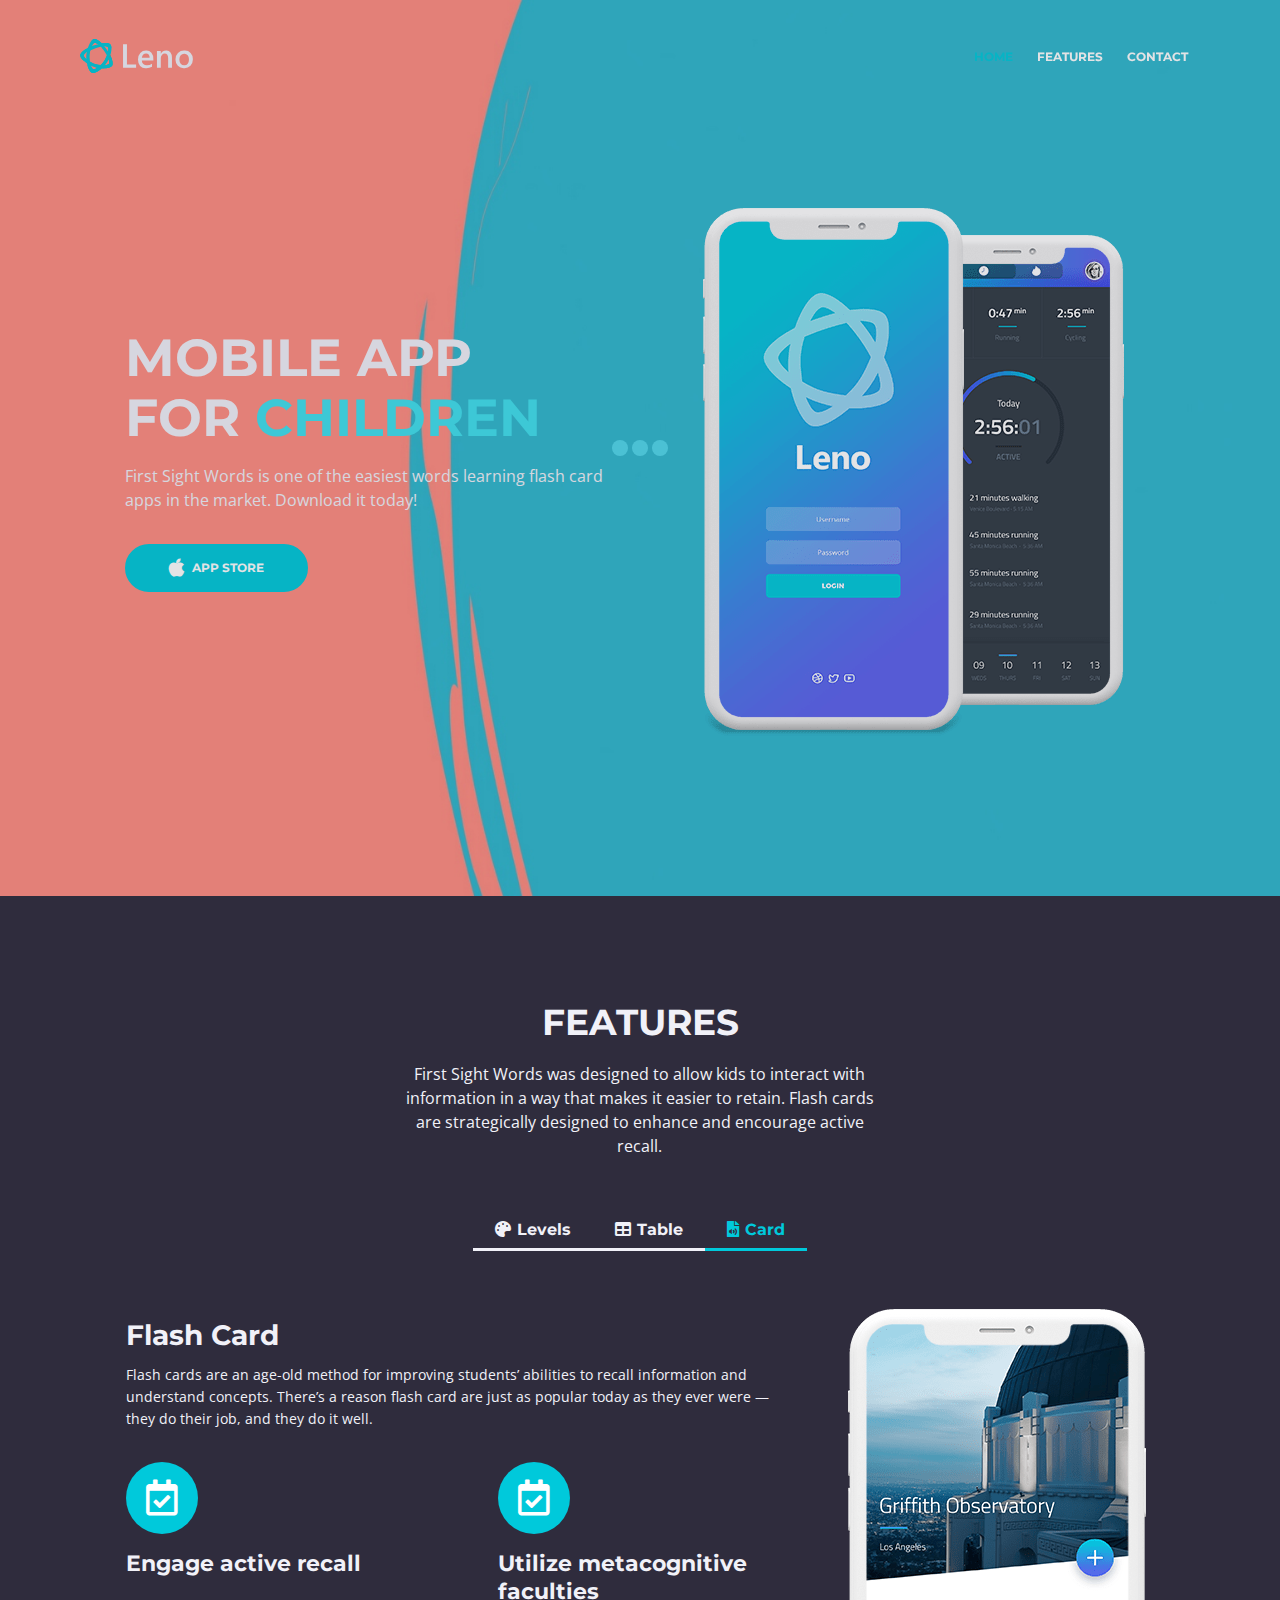
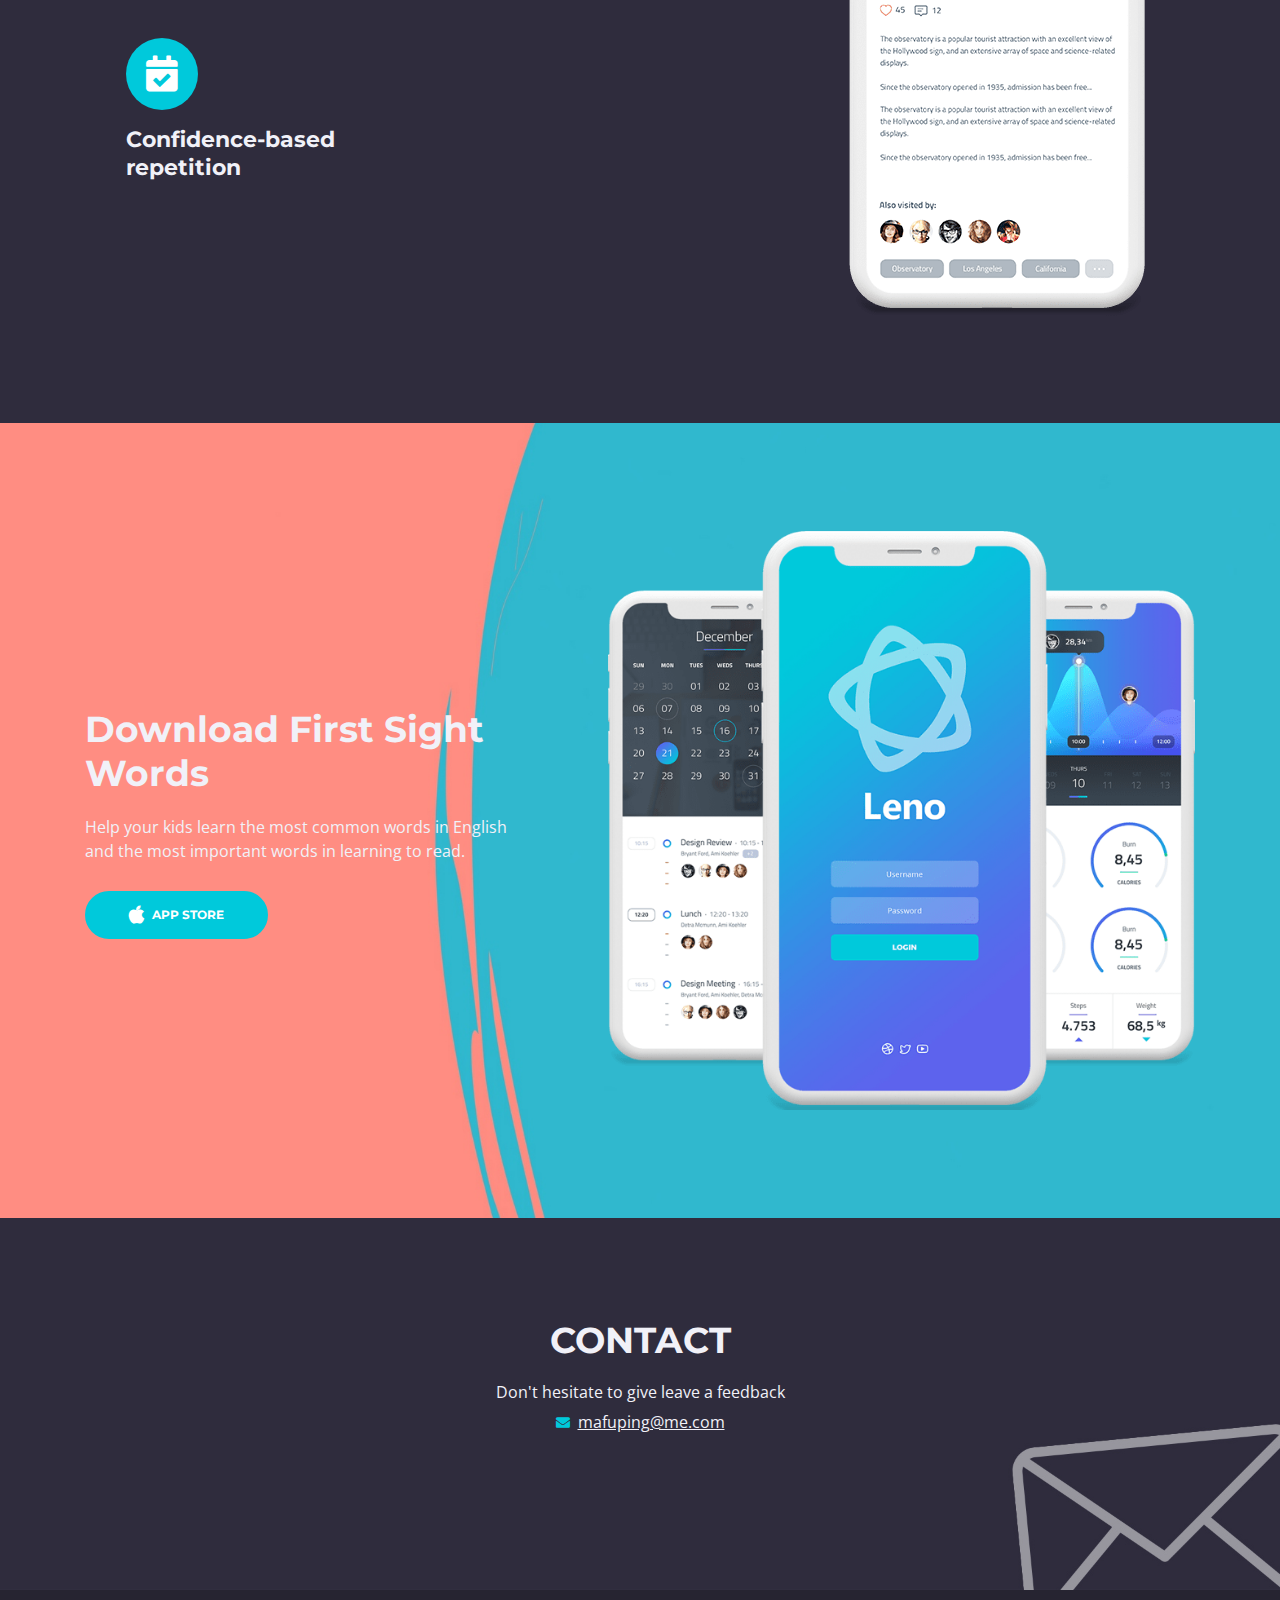
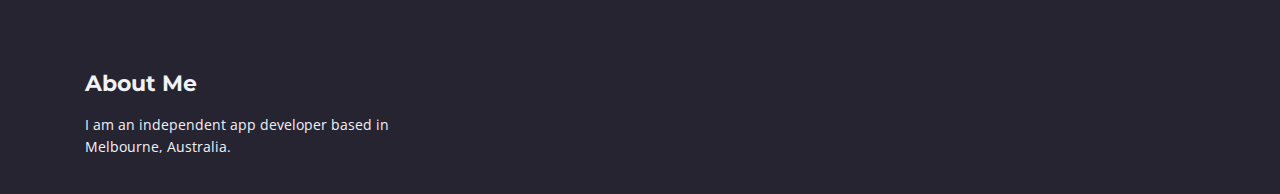
==== commit 3204a150: "Template and wording update" ====
--- a/FirstSightWords/index.html
+++ b/FirstSightWords/index.html
@@ -1,41 +1,43 @@
 <!DOCTYPE html>
 <html lang="en">
+
 <head>
     <meta charset="utf-8">
     <meta name="viewport" content="width=device-width, initial-scale=1, shrink-to-fit=no">
-    
+
     <!-- SEO Meta Tags -->
-    <meta name="description" content="Free mobile app HTML landing page template to help you build a great online presence for your app which will convert visitors into users">
-    <meta name="author" content="Inovatik">
+    <meta name="description" content="First Sight Words">
+    <meta name="author" content="Fuping Ma">
 
     <!-- OG Meta Tags to improve the way the post looks when you share the page on LinkedIn, Facebook, Google+ -->
-	<meta property="og:site_name" content="" /> <!-- website name -->
-	<meta property="og:site" content="" /> <!-- website link -->
-	<meta property="og:title" content=""/> <!-- title shown in the actual shared post -->
-	<meta property="og:description" content="" /> <!-- description shown in the actual shared post -->
-	<meta property="og:image" content="" /> <!-- image link, make sure it's jpg -->
-	<meta property="og:url" content="" /> <!-- where do you want your post to link to -->
-	<meta property="og:type" content="article" />
+    <meta property="og:site_name" content="" /> <!-- website name -->
+    <meta property="og:site" content="" /> <!-- website link -->
+    <meta property="og:title" content="" /> <!-- title shown in the actual shared post -->
+    <meta property="og:description" content="" /> <!-- description shown in the actual shared post -->
+    <meta property="og:image" content="" /> <!-- image link, make sure it's jpg -->
+    <meta property="og:url" content="" /> <!-- where do you want your post to link to -->
+    <meta property="og:type" content="article" />
 
     <!-- Website Title -->
-    <title>Leno - Mobile App HTML Landing Page Template</title>
-    
+    <title>First Sight Words</title>
+
     <!-- Styles -->
     <link href="https://fonts.googleapis.com/css?family=Montserrat:400,600,700" rel="stylesheet">
     <link href="https://fonts.googleapis.com/css?family=Open+Sans:400,400i,700,700i" rel="stylesheet">
     <link href="css/bootstrap.css" rel="stylesheet">
     <link href="css/fontawesome-all.css" rel="stylesheet">
     <link href="css/swiper.css" rel="stylesheet">
-	<link href="css/magnific-popup.css" rel="stylesheet">
-	<link href="css/styles.css" rel="stylesheet">
-	
-	<!-- Favicon  -->
+    <link href="css/magnific-popup.css" rel="stylesheet">
+    <link href="css/styles.css" rel="stylesheet">
+
+    <!-- Favicon -->
     <link rel="icon" href="images/favicon.png">
 </head>
+
 <body data-spy="scroll" data-target=".fixed-top">
-    
+
     <!-- Preloader -->
-	<div class="spinner-wrapper">
+    <div class="spinner-wrapper">
         <div class="spinner">
             <div class="bounce1"></div>
             <div class="bounce2"></div>
@@ -43,7 +45,7 @@
         </div>
     </div>
     <!-- end of preloader -->
-    
+
 
     <!-- Navigation -->
     <nav class="navbar navbar-expand-md navbar-dark navbar-custom fixed-top">
@@ -51,10 +53,11 @@
         <!-- <a class="navbar-brand logo-text page-scroll" href="index.html">Leno</a> -->
 
         <!-- Image Logo -->
-        <a class="navbar-brand logo-image" href="index.html"><img src="images/logo.svg" alt="alternative"></a> 
-        
+        <a class="navbar-brand logo-image" href="index.html"><img src="images/logo.svg" alt="alternative"></a>
+
         <!-- Mobile Menu Toggle Button -->
-        <button class="navbar-toggler" type="button" data-toggle="collapse" data-target="#navbarsExampleDefault" aria-controls="navbarsExampleDefault" aria-expanded="false" aria-label="Toggle navigation">
+        <button class="navbar-toggler" type="button" data-toggle="collapse" data-target="#navbarsExampleDefault"
+            aria-controls="navbarsExampleDefault" aria-expanded="false" aria-label="Toggle navigation">
             <span class="navbar-toggler-awesome fas fa-bars"></span>
             <span class="navbar-toggler-awesome fas fa-times"></span>
         </button>
@@ -68,39 +71,11 @@
                 <li class="nav-item">
                     <a class="nav-link page-scroll" href="#features">FEATURES</a>
                 </li>
-                <li class="nav-item">
-                    <a class="nav-link page-scroll" href="#preview">PREVIEW</a>
-                </li>
-
-                <!-- Dropdown Menu -->          
-                <li class="nav-item dropdown">
-                    <a class="nav-link dropdown-toggle page-scroll" href="#details" id="navbarDropdown" role="button" aria-haspopup="true" aria-expanded="false">DETAILS</a>
-                    <div class="dropdown-menu" aria-labelledby="navbarDropdown">
-                        <a class="dropdown-item" href="terms-conditions.html"><span class="item-text">TERMS CONDITIONS</span></a>
-                        <div class="dropdown-items-divide-hr"></div>
-                        <a class="dropdown-item" href="privacy-policy.html"><span class="item-text">PRIVACY POLICY</span></a>
-                    </div>
-                </li>
-                <!-- end of dropdown menu -->
 
                 <li class="nav-item">
                     <a class="nav-link page-scroll" href="#contact">CONTACT</a>
                 </li>
             </ul>
-            <span class="nav-item social-icons">
-                <span class="fa-stack">
-                    <a href="#your-link">
-                        <i class="fas fa-circle fa-stack-2x"></i>
-                        <i class="fab fa-facebook-f fa-stack-1x"></i>
-                    </a>
-                </span>
-                <span class="fa-stack">
-                    <a href="#your-link">
-                        <i class="fas fa-circle fa-stack-2x"></i>
-                        <i class="fab fa-twitter fa-stack-1x"></i>
-                    </a>
-                </span>
-            </span>
         </div>
     </nav> <!-- end of navbar -->
     <!-- end of navigation -->
@@ -113,10 +88,12 @@
                 <div class="row">
                     <div class="col-lg-6">
                         <div class="text-container">
-                            <h1>MOBILE APP <br>FOR <span id="js-rotating">DESIGNERS, MARKETERS, DEVELOPERS</span></h1>
-                            <p class="p-large">Leno is one of the easiest and feature packed marketing automation apps in the market. Download it today!</p>
-                            <a class="btn-solid-lg page-scroll" href="#your-link"><i class="fab fa-apple"></i>APP STORE</a>
-                            <a class="btn-solid-lg page-scroll" href="#your-link"><i class="fab fa-google-play"></i>PLAY STORE</a>
+                            <h1>MOBILE APP <br>FOR <span id="js-rotating">CHILDREN, PARERNTS, TEACHERS</span></h1>
+                            <p class="p-large">First Sight Words is one of the easiest words learning flash card apps in
+                                the market. Download it today!</p>
+                            <a class="btn-solid-lg page-scroll" href="#your-link"><i class="fab fa-apple"></i>APP
+                                STORE</a>
+                            <!--<a class="btn-solid-lg page-scroll" href="#your-link"><i class="fab fa-google-play"></i>PLAY STORE</a>-->
                         </div>
                     </div> <!-- end of col -->
                     <div class="col-lg-6">
@@ -130,115 +107,15 @@
     </header> <!-- end of header -->
     <!-- end of header -->
 
-
-    <!-- Testimonials -->
-    <div class="slider-1">
-        <div class="container">
-            <div class="row">
-                <div class="col-lg-12">
-
-                    <!-- Card Slider -->
-                    <div class="slider-container">
-                        <div class="swiper-container card-slider">
-                            <div class="swiper-wrapper">
-                                
-                                <!-- Slide -->
-                                <div class="swiper-slide">
-                                    <div class="card">
-                                        <img class="card-image" src="images/testimonial-1.jpg" alt="alternative">
-                                        <div class="card-body">
-                                            <p class="testimonial-text">I just finished my trial period and was so amazed with the support and results that I purchased Leno.</p>
-                                            <p class="testimonial-author">Jude Thorn - Designer</p>
-                                        </div>
-                                    </div>
-                                </div> <!-- end of swiper-slide -->
-                                <!-- end of slide -->
-        
-                                <!-- Slide -->
-                                <div class="swiper-slide">
-                                    <div class="card">
-                                        <img class="card-image" src="images/testimonial-2.jpg" alt="alternative">
-                                        <div class="card-body">
-                                            <p class="testimonial-text">I don't know how I managed to get work done without Leno. The speed of this application is amazing!</p>
-                                            <p class="testimonial-author">Roy Smith - Developer</p>
-                                        </div>
-                                    </div>        
-                                </div> <!-- end of swiper-slide -->
-                                <!-- end of slide -->
-        
-                                <!-- Slide -->
-                                <div class="swiper-slide">
-                                    <div class="card">
-                                        <img class="card-image" src="images/testimonial-3.jpg" alt="alternative">
-                                        <div class="card-body">
-                                            <p class="testimonial-text">This app has the potential of becoming a mandatory tool in every marketer's day to day operations.</p>
-                                            <p class="testimonial-author">Marsha Singer - Marketer</p>
-                                        </div>
-                                    </div>        
-                                </div> <!-- end of swiper-slide -->
-                                <!-- end of slide -->
-        
-                                <!-- Slide -->
-                                <div class="swiper-slide">
-                                    <div class="card">
-                                        <img class="card-image" src="images/testimonial-4.jpg" alt="alternative">
-                                        <div class="card-body">
-                                            <p class="testimonial-text">Searching for a great marketing automation app was difficult but thankfully I found Leno.</p>
-                                            <p class="testimonial-author">Tim Shaw - Designer</p>
-                                        </div>
-                                    </div>
-                                </div> <!-- end of swiper-slide -->
-                                <!-- end of slide -->
-        
-                                <!-- Slide -->
-                                <div class="swiper-slide">
-                                    <div class="card">
-                                        <img class="card-image" src="images/testimonial-5.jpg" alt="alternative">
-                                        <div class="card-body">
-                                            <p class="testimonial-text">Leno's support team is amazing. They've helped me with some issues and I am so grateful to them.</p>
-                                            <p class="testimonial-author">Lindsay Spice - Marketer</p>
-                                        </div>
-                                    </div>        
-                                </div> <!-- end of swiper-slide -->
-                                <!-- end of slide -->
-        
-                                <!-- Slide -->
-                                <div class="swiper-slide">
-                                    <div class="card">
-                                        <img class="card-image" src="images/testimonial-6.jpg" alt="alternative">
-                                        <div class="card-body">
-                                            <p class="testimonial-text">Who would have thought that Leno can provide such amazing results in just a few weeks of use</p>
-                                            <p class="testimonial-author">Ann Black - Developer</p>
-                                        </div>
-                                    </div>        
-                                </div> <!-- end of swiper-slide -->
-                                <!-- end of slide -->
-                            
-                            </div> <!-- end of swiper-wrapper -->
-        
-                            <!-- Add Arrows -->
-                            <div class="swiper-button-next"></div>
-                            <div class="swiper-button-prev"></div>
-                            <!-- end of add arrows -->
-        
-                        </div> <!-- end of swiper-container -->
-                    </div> <!-- end of slider-container -->
-                    <!-- end of card slider -->
-
-                </div> <!-- end of col -->
-            </div> <!-- end of row -->
-        </div> <!-- end of container -->
-    </div> <!-- end of slider-1 -->
-    <!-- end of testimonials -->
-    
-
     <!-- Features -->
     <div id="features" class="tabs">
         <div class="container">
             <div class="row">
                 <div class="col-lg-12">
                     <h2>FEATURES</h2>
-                    <div class="p-heading p-large">Leno was designed based on input from personal development coaches and popular trainers so it offers all</div>
+                    <div class="p-heading p-large">First Sight Words was designed to allow kids to interact with
+                        information in a way that makes it easier to retain. Flash cards are strategically designed to
+                        enhance and encourage active recall.</div>
                 </div> <!-- end of col -->
             </div> <!-- end of row -->
             <div class="row">
@@ -246,13 +123,16 @@
                 <!-- Tabs Links -->
                 <ul class="nav nav-tabs" id="lenoTabs" role="tablist">
                     <li class="nav-item">
-                        <a class="nav-link active" id="nav-tab-1" data-toggle="tab" href="#tab-1" role="tab" aria-controls="tab-1" aria-selected="true"><i class="fas fa-cog"></i>CONFIGURING</a>
+                        <a class="nav-link" id="nav-tab-1" data-toggle="tab" href="#tab-1" role="tab"
+                            aria-controls="tab-1" aria-selected="false"><i class="fas fa-palette"></i>Levels</a>
                     </li>
                     <li class="nav-item">
-                        <a class="nav-link" id="nav-tab-2" data-toggle="tab" href="#tab-2" role="tab" aria-controls="tab-2" aria-selected="false"><i class="fas fa-binoculars"></i>TRACKING</a>
+                        <a class="nav-link" id="nav-tab-2" data-toggle="tab" href="#tab-2" role="tab"
+                            aria-controls="tab-2" aria-selected="false"><i class="fas fa-table"></i>Table</a>
                     </li>
                     <li class="nav-item">
-                        <a class="nav-link" id="nav-tab-3" data-toggle="tab" href="#tab-3" role="tab" aria-controls="tab-3" aria-selected="false"><i class="fas fa-search"></i>MONITORING</a>
+                        <a class="nav-link active" id="nav-tab-3" data-toggle="tab" href="#tab-3" role="tab"
+                            aria-controls="tab-3" aria-selected="true"><i class="fas fa-file-audio"></i>Card</a>
                     </li>
                 </ul>
                 <!-- end of tabs links -->
@@ -260,19 +140,19 @@
 
                 <!-- Tabs Content-->
                 <div class="tab-content" id="lenoTabsContent">
-                    
+
                     <!-- Tab -->
-                    <div class="tab-pane fade show active" id="tab-1" role="tabpanel" aria-labelledby="tab-1">
+                    <div class="tab-pane fade" id="tab-1" role="tabpanel" aria-labelledby="tab-1">
                         <div class="container">
                             <div class="row">
-                                
+
                                 <!-- Icon Cards Pane -->
                                 <div class="col-lg-4">
                                     <div class="card left-pane first">
                                         <div class="card-body">
                                             <div class="text-wrapper">
-                                                <h4 class="card-title">Goal Setting</h4>
-                                                <p>Like any self improving process, everything starts with setting your goals and committing to them</p>
+                                                <h4 class="card-title">16 Levels</h4>
+                                                <p>Words are grouped into colored levels</p>
                                             </div>
                                             <div class="card-icon">
                                                 <i class="far fa-compass"></i>
@@ -281,24 +161,10 @@
                                     </div>
                                     <div class="card left-pane">
                                         <div class="card-body">
-                                            <div class="text-wrapper">
-                                                <h4 class="card-title">Visual Editor</h4>
-                                                <p>Leno provides a well designed and ergonomic visual editor for you to edit your notes and input data</p>
-                                            </div>
-                                            <div class="card-icon">
-                                                <i class="far fa-file-code"></i>
-                                            </div>
                                         </div>
                                     </div>
                                     <div class="card left-pane">
                                         <div class="card-body">
-                                            <div class="text-wrapper">
-                                                <h4 class="card-title">Refined Options</h4>
-                                                <p>Each option packaged in the app's menus is provided in order to improve your personal development status</p>
-                                            </div>
-                                            <div class="card-icon">
-                                                <i class="far fa-gem"></i>
-                                            </div>
                                         </div>
                                     </div>
                                 </div>
@@ -309,40 +175,26 @@
                                     <img class="img-fluid" src="images/features-iphone-1.png" alt="alternative">
                                 </div>
                                 <!-- end of image pane -->
-                                
+
                                 <!-- Icon Cards Pane -->
                                 <div class="col-lg-4">
                                     <div class="card right-pane first">
                                         <div class="card-body">
                                             <div class="card-icon">
-                                                <i class="far fa-calendar-check"></i>
+                                                <i class="far fa-gem"></i>
                                             </div>
                                             <div class="text-wrapper">
-                                                <h4 class="card-title">Calendar Input</h4>
-                                                <p>Schedule your appointments, meetings and periodical evaluations using the provided in-app calendar option</p>
+                                                <h4 class="card-title">300 Words</h4>
+                                                <p>There are total 300 words</p>
                                             </div>
                                         </div>
                                     </div>
                                     <div class="card right-pane">
                                         <div class="card-body">
-                                            <div class="card-icon">
-                                                <i class="far fa-bookmark"></i>
-                                            </div>
-                                            <div class="text-wrapper">
-                                                <h4 class="card-title">Easy Reading</h4>
-                                                <p>Reading focus mode for long form articles, ebooks and other materials which involve large text areas</p>
-                                            </div>
                                         </div>
                                     </div>
                                     <div class="card right-pane">
                                         <div class="card-body">
-                                            <div class="card-icon">
-                                                <i class="fas fa-cube"></i>
-                                            </div>
-                                            <div class="text-wrapper">
-                                                <h4 class="card-title">Good Foundation</h4>
-                                                <p>Get a solid foundation for your self development efforts. Try Leno mobile app for any mobile platform</p>
-                                            </div>
                                         </div>
                                     </div>
                                 </div>
@@ -363,51 +215,30 @@
                                     <img class="img-fluid" src="images/features-iphone-2.png" alt="alternative">
                                 </div>
                                 <!-- end of image pane -->
-                                
+
                                 <!-- Text And Icon Cards Area -->
                                 <div class="col-md-8">
                                     <div class="text-area">
-                                        <h3>Track Result Based On Your</h3>
-                                        <p>After you've configured the app and settled on the data gathering techniques you can not start the information trackers and start collecting those <a class="turquoise" href="#your-link">interesting details</a>. You can always change them.</p>
+                                        <h3>Word Table</h3>
+                                        <p>A overview of the selected level</p>
                                     </div> <!-- end of text-area -->
-                                    
+
                                     <div class="icon-cards-area">
-                                            <div class="card">
-                                                <div class="card-icon">
-                                                    <i class="fas fa-cube"></i>
-                                                </div>
-                                                <div class="card-body">
-                                                    <h4 class="card-title">Good Foundation</h4>
-                                                    <p>Get a solid foundation for your self development efforts. Try Leno mobile app for any mobile platform</p>
-                                                </div>
-                                            </div>
-                                            <div class="card">
-                                                <div class="card-icon">
-                                                    <i class="far fa-bookmark"></i>
-                                                </div>
-                                                <div class="card-body">
-                                                    <h4 class="card-title">Easy Reading</h4>
-                                                    <p>Reading focus mode for long form articles, ebooks and other materials which involve large text areas</p>
-                                                </div>
-                                            </div>
-                                            <div class="card">
-                                                <div class="card-icon">
-                                                    <i class="far fa-calendar-check"></i>
-                                                </div>
-                                                <div class="card-body">
-                                                    <h4 class="card-title">Calendar Input</h4>
-                                                    <p>Schedule your appointments, meetings and periodical evaluations using the provided in-app calendar option</p>
-                                                </div>
-                                            </div>
-                                            <div class="card">
-                                                <div class="card-icon">
-                                                    <i class="far fa-file-code"></i>
-                                                </div>
-                                                <div class="card-body">
-                                                    <h4 class="card-title">Visual Editor</h4>
-                                                    <p>Leno provides a well designed and ergonomic visual editor for you to edit your notes and input data</p>
-                                                </div>
-                                            </div>
+                                        <div class="card">
+                                            <div class="card-icon">
+                                                <i class="far fa-bookmark"></i>
+                                            </div>
+                                            <div class="card-body">
+                                                <h4 class="card-title">Easy Reading</h4>
+                                                <p>Reading all the words of the selected level</p>
+                                            </div>
+                                        </div>
+                                        <div class="card">
+                                        </div>
+                                        <div class="card">
+                                        </div>
+                                        <div class="card">
+                                        </div>
                                     </div> <!-- end of icon cards area -->
                                 </div> <!-- end of col-md-8 -->
                                 <!-- end of text and icon cards area -->
@@ -418,55 +249,48 @@
                     <!-- end of tab -->
 
                     <!-- Tab -->
-                    <div class="tab-pane fade" id="tab-3" role="tabpanel" aria-labelledby="tab-3">
+                    <div class="tab-pane fade show active" id="tab-3" role="tabpanel" aria-labelledby="tab-3">
                         <div class="container">
                             <div class="row">
 
                                 <!-- Text And Icon Cards Area -->
                                 <div class="col-md-8">
+                                    <div class="text-area">
+                                        <h3>Flash Card</h3>
+                                        <p>Flash cards are an age-old method for improving students’ abilities to recall
+                                            information and understand concepts. There’s a reason flash card are just as
+                                            popular today as they ever were — they do their job, and they do it well.
+                                        </p>
+                                    </div> <!-- end of text-area -->
+
                                     <div class="icon-cards-area">
                                         <div class="card">
                                             <div class="card-icon">
                                                 <i class="far fa-calendar-check"></i>
                                             </div>
                                             <div class="card-body">
-                                                <h4 class="card-title">Calendar Input</h4>
-                                                <p>Schedule your appointments, meetings and periodical evaluations using the provided in-app calendar option</p>
-                                            </div>
-                                        </div>
-                                        <div class="card">
-                                            <div class="card-icon">
-                                                <i class="far fa-file-code"></i>
+                                                <h4 class="card-title">Engage active recall</h4>
+                                            </div>
+                                        </div>
+                                        <div class="card">
+                                            <div class="card-icon">
+                                                <i class="far fa-calendar-check"></i>
                                             </div>
                                             <div class="card-body">
-                                                <h4 class="card-title">Visual Editor</h4>
-                                                <p>Leno provides a well designed and ergonomic visual editor for you to edit your notes and input data</p>
-                                            </div>
-                                        </div>
-                                        <div class="card">
-                                            <div class="card-icon">
-                                                <i class="fas fa-cube"></i>
+                                                <h4 class="card-title">Utilize metacognitive faculties</h4>
+                                            </div>
+                                        </div>
+                                        <div class="card">
+                                            <div class="card-icon">
+                                                <i class="fas fa-calendar-check"></i>
                                             </div>
                                             <div class="card-body">
-                                                <h4 class="card-title">Good Foundation</h4>
-                                                <p>Get a solid foundation for your self development efforts. Try Leno mobile app for any mobile platform</p>
-                                            </div>
-                                        </div>
-                                        <div class="card">
-                                            <div class="card-icon">
-                                                <i class="far fa-bookmark"></i>
-                                            </div>
-                                            <div class="card-body">
-                                                <h4 class="card-title">Easy Reading</h4>
-                                                <p>Reading focus mode for long form articles, ebooks and other materials which involve large text areas</p>
-                                            </div>
+                                                <h4 class="card-title">Confidence-based repetition</h4>
+                                            </div>
+                                        </div>
+                                        <div class="card">
                                         </div>
                                     </div> <!-- end of icon cards area -->
-                                    
-                                    <div class="text-area">
-                                        <h3>Monitoring Tools Evaluation</h3>
-                                        <p>Monitor the evolution of your finances and health state using tools integrated in Leno. The generated real time reports can be filtered based on any <a class="turquoise" href="#your-link">desired criteria</a>.</p>
-                                    </div> <!-- end of text-area -->
                                 </div> <!-- end of col-md-8 -->
                                 <!-- end of text and icon cards area -->
 
@@ -475,7 +299,7 @@
                                     <img class="img-fluid" src="images/features-iphone-3.png" alt="alternative">
                                 </div>
                                 <!-- end of image pane -->
-                                    
+
                             </div> <!-- end of row -->
                         </div> <!-- end of container -->
                     </div><!-- end of tab-pane -->
@@ -484,252 +308,10 @@
                 </div> <!-- end of tab-content -->
                 <!-- end of tabs content -->
 
-            </div> <!-- end of row --> 
-        </div> <!-- end of container --> 
+            </div> <!-- end of row -->
+        </div> <!-- end of container -->
     </div> <!-- end of tabs -->
     <!-- end of features -->
-
-
-    <!-- Video -->
-    <div id="preview" class="basic-1">
-        <div class="container">
-            <div class="row">
-                <div class="col-lg-12">
-                    <h2>PREVIEW</h2>
-                    <div class="p-heading p-large">Target the right customers for your business with the help of Leno's patented segmentation technology</div>
-                </div> <!-- end of col -->
-            </div> <!-- end of row -->
-            <div class="row">
-                <div class="col-lg-12">
-
-                    <!-- Video Preview -->
-                    <div class="image-container">
-                        <div class="video-wrapper">
-                            <a class="popup-youtube" href="https://www.youtube.com/watch?v=fLCjQJCekTs" data-effect="fadeIn">
-                                <img class="img-fluid" src="images/video-frame.jpg" alt="alternative">
-                                <span class="video-play-button">
-                                    <span></span>
-                                </span>
-                            </a>
-                        </div> <!-- end of video-wrapper -->
-                    </div> <!-- end of image-container -->
-                    <!-- end of video preview -->
-
-                </div> <!-- end of col -->
-            </div> <!-- end of row -->
-        </div> <!-- end of container -->
-    </div> <!-- end of basic-1 -->
-    <!-- end of video -->
-
-
-    <!-- Details 1 -->
-    <div id="details" class="basic-2">
-        <div class="container">
-            <div class="row">
-                <div class="col-lg-6">
-                    <img class="img-fluid" src="images/details-1-iphone.png" alt="alternative">
-                </div> <!-- end of col -->
-                <div class="col-lg-6">
-                    <div class="text-container">
-                        <h3>Goals Setting</h3>
-                        <p>Leno can easily help you track your personal development evolution if you take the time to properly setup your goals at the beginning of the training process. Check out the details</p>
-                        <a class="btn-solid-reg popup-with-move-anim" href="#details-lightbox-1">LIGHTBOX</a>
-                    </div> <!-- end of text-container -->
-                </div> <!-- end of col -->
-            </div> <!-- end of row -->
-        </div> <!-- end of container -->
-    </div> <!-- end of basic-2 -->
-    <!-- end of details 1 -->
-
-
-    <!-- Details 2 -->
-    <div class="basic-3">
-        <div class="second">
-            <div class="container">
-                <div class="row">
-                    <div class="col-lg-6">
-                        <div class="text-container">
-                            <h3>Calendar Input</h3>
-                            <p>The calendar input function enables the user to setup training, meditation and relaxation sessions with ease. Just open the feature and start setting up your time as you desire</p>
-                            <a class="btn-solid-reg popup-with-move-anim" href="#details-lightbox-2">LIGHTBOX</a>
-                        </div> <!-- end of text-container -->
-                    </div> <!-- end of col -->
-                    <div class="col-lg-6">
-                        <img class="img-fluid" src="images/details-2-iphone.png" alt="alternative">
-                    </div> <!-- end of col -->
-                </div> <!-- end of row -->
-            </div> <!-- end of container -->
-        </div> <!-- end of second -->
-    </div> <!-- end of basic-3 -->    
-    <!-- end of details 2 -->
-
-
-    <!-- Details Lightboxes -->
-	<!-- Lightbox -->
-	<div id="details-lightbox-1" class="lightbox-basic zoom-anim-dialog mfp-hide">
-		<div class="row">
-			<button title="Close (Esc)" type="button" class="mfp-close x-button">×</button>
-			<div class="col-lg-6">
-				<img class="img-fluid" src="images/details-lightbox-1.png" alt="alternative">
-			</div>
-			<div class="col-lg-6">
-				<h3>Goals Setting</h3>
-				<hr>
-                <p>Leno can easily help you track your personal development evolution if you take the time to set it up.</p>
-                <h4>User Feedback</h4>
-                <p>This is a great app which can help you save time and make your live easier. And it will help improve your productivity levels.</p>
-                <p>You should definitely give it a try when you need a good app.</p>
-				<table>
-					<tr><td class="icon-cell"><i class="fas fa-desktop"></i></td><td>Responsive layout</td></tr>
-					<tr><td class="icon-cell"><i class="fas fa-bullhorn"></i></td><td>Distinctive CTAs</td></tr>
-					<tr><td class="icon-cell"><i class="fas fa-image"></i></td><td>Image gallery slider</td></tr>
-					<tr><td class="icon-cell"><i class="fas fa-envelope"></i></td><td>Contact forms</td></tr>
-					<tr><td class="icon-cell"><i class="fab fa-font-awesome-flag"></i></td><td>FontAwesome icons</td></tr>
-					<tr><td class="icon-cell"><i class="fas fa-code"></i></td><td>Well-structured code</td></tr>
-				</table>
-				<a class="btn-solid-reg" href="#your-link">DETAILS</a> <a class="btn-outline-reg mfp-close as-button" href="#details">BACK</a> 
-			</div>
-		</div> <!-- end of row -->
-    </div> <!-- end of lightbox-basic -->
-    <!-- end of lightbox -->
-    
-    <!-- Lightbox -->
-    <div id="details-lightbox-2" class="lightbox-basic zoom-anim-dialog mfp-hide">
-		<div class="row">
-			<button title="Close (Esc)" type="button" class="mfp-close x-button">×</button>
-			<div class="col-lg-6">
-				<img class="img-fluid" src="images/details-lightbox-2.png" alt="alternative">
-			</div>
-			<div class="col-lg-6">
-				<h3>Calendar Input</h3>
-				<hr>
-                <p>The calendar input function enables the user to setup training, meditation and relaxation sessions with ease.</p>
-                <h4>User Feedback</h4>
-                <p>This is a great app which can help you save time and make your live easier. And it will help improve your productivity levels.</p>
-                <p>You should definitely give it a try when you need a good app.</p>
-				<table>
-					<tr><td class="icon-cell"><i class="fas fa-desktop"></i></td><td>Responsive layout</td></tr>
-					<tr><td class="icon-cell"><i class="fas fa-bullhorn"></i></td><td>Distinctive CTAs</td></tr>
-					<tr><td class="icon-cell"><i class="fas fa-image"></i></td><td>Image gallery slider</td></tr>
-					<tr><td class="icon-cell"><i class="fas fa-envelope"></i></td><td>Contact forms</td></tr>
-					<tr><td class="icon-cell"><i class="fab fa-font-awesome-flag"></i></td><td>FontAwesome icons</td></tr>
-					<tr><td class="icon-cell"><i class="fas fa-code"></i></td><td>Well-structured code</td></tr>
-				</table>
-				<a class="btn-solid-reg" href="#your-link">DETAILS</a> <a class="btn-outline-reg mfp-close as-button" href="#details">BACK</a>
-			</div>
-		</div> <!-- end of row -->
-    </div> <!-- end of lightbox-basic -->
-    <!-- end of lightbox -->
-    <!-- end of details lightboxes -->
-
-
-    <!-- Screenshots -->
-    <div class="slider-2">
-        <div class="container">
-            <div class="row">
-                <div class="col-lg-12">
-                    
-                    <!-- Image Slider -->
-                    <div class="slider-container">
-                        <div class="swiper-container image-slider">
-                            <div class="swiper-wrapper">
-                                
-                                <!-- Slide -->
-                                <div class="swiper-slide">
-                                    <a href="images/screenshot-1.png" class="popup-link" data-effect="fadeIn">
-                                        <img class="img-fluid" src="images/screenshot-1.png" alt="alternative">
-                                    </a>
-                                </div>
-                                <!-- end of slide -->
-                                
-                                <!-- Slide -->
-                                <div class="swiper-slide">
-                                    <a href="images/screenshot-2.png" class="popup-link" data-effect="fadeIn">
-                                        <img class="img-fluid" src="images/screenshot-2.png" alt="alternative">
-                                    </a>
-                                </div>
-                                <!-- end of slide -->
-
-                                <!-- Slide -->
-                                <div class="swiper-slide">
-                                    <a href="images/screenshot-3.png" class="popup-link" data-effect="fadeIn">
-                                        <img class="img-fluid" src="images/screenshot-3.png" alt="alternative">
-                                    </a>
-                                </div>
-                                <!-- end of slide -->
-
-                                <!-- Slide -->
-                                <div class="swiper-slide">
-                                    <a href="images/screenshot-4.png" class="popup-link" data-effect="fadeIn">
-                                        <img class="img-fluid" src="images/screenshot-4.png" alt="alternative">
-                                    </a>
-                                </div>
-                                <!-- end of slide -->
-
-                                <!-- Slide -->
-                                <div class="swiper-slide">
-                                    <a href="images/screenshot-5.png" class="popup-link" data-effect="fadeIn">
-                                        <img class="img-fluid" src="images/screenshot-5.png" alt="alternative">
-                                    </a>
-                                </div>
-                                <!-- end of slide -->
-                                
-                                <!-- Slide -->
-                                <div class="swiper-slide">
-                                    <a href="images/screenshot-6.png" class="popup-link" data-effect="fadeIn">
-                                        <img class="img-fluid" src="images/screenshot-6.png" alt="alternative">
-                                    </a>
-                                </div>
-                                <!-- end of slide -->
-
-                                <!-- Slide -->
-                                <div class="swiper-slide">
-                                    <a href="images/screenshot-7.png" class="popup-link" data-effect="fadeIn">
-                                        <img class="img-fluid" src="images/screenshot-7.png" alt="alternative">
-                                    </a>
-                                </div>
-                                <!-- end of slide -->
-
-                                <!-- Slide -->
-                                <div class="swiper-slide">
-                                    <a href="images/screenshot-8.png" class="popup-link" data-effect="fadeIn">
-                                        <img class="img-fluid" src="images/screenshot-8.png" alt="alternative">
-                                    </a>
-                                </div>
-                                <!-- end of slide -->
-
-                                <!-- Slide -->
-                                <div class="swiper-slide">
-                                    <a href="images/screenshot-9.png" class="popup-link" data-effect="fadeIn">
-                                        <img class="img-fluid" src="images/screenshot-9.png" alt="alternative">
-                                    </a>
-                                </div>
-                                <!-- end of slide -->
-
-                                <!-- Slide -->
-                                <div class="swiper-slide">
-                                    <a href="images/screenshot-10.png" class="popup-link" data-effect="fadeIn">
-                                        <img class="img-fluid" src="images/screenshot-10.png" alt="alternative">
-                                    </a>
-                                </div>
-                                <!-- end of slide -->
-                                
-                            </div> <!-- end of swiper-wrapper -->
-
-                            <!-- Add Arrows -->
-                            <div class="swiper-button-next"></div>
-                            <div class="swiper-button-prev"></div>
-                            <!-- end of add arrows -->
-
-                        </div> <!-- end of swiper-container -->
-                    </div> <!-- end of slider-container -->
-                    <!-- end of image slider -->
-
-                </div> <!-- end of col -->
-            </div> <!-- end of row -->
-        </div> <!-- end of container -->
-    </div> <!-- end of slider-2 -->
-    <!-- end of screenshots -->
 
 
     <!-- Download -->
@@ -738,10 +320,10 @@
             <div class="row">
                 <div class="col-lg-6 col-xl-5">
                     <div class="text-container">
-                        <h2>Download <span class="blue">Leno</span></h2>
-                        <p class="p-large">Target the right customers for your business with the help of Leno's patented technology and increase conversion figures in less than 2 weeks</p>
+                        <h2>Download <span class="blue">First Sight Words</span></h2>
+                        <p class="p-large">Help your kids learn the most common words in English and the most important words in learning to read.</p>
                         <a class="btn-solid-lg" href="#your-link"><i class="fab fa-apple"></i>APP STORE</a>
-                        <a class="btn-solid-lg" href="#your-link"><i class="fab fa-google-play"></i>PLAY STORE</a>
+                        <!-- <a class="btn-solid-lg" href="#your-link"><i class="fab fa-google-play"></i>PLAY STORE</a> -->
                     </div> <!-- end of text-container -->
                 </div> <!-- end of col -->
                 <div class="col-lg-6 col-xl-7">
@@ -755,40 +337,6 @@
     <!-- end of download -->
 
 
-    <!-- Statistics -->
-    <div class="counter">
-        <div class="container">
-            <div class="row">
-                <div class="col-lg-12">
-                    
-                    <!-- Counter -->
-                    <div id="counter">
-                        <div class="cell">
-                            <div class="counter-value number-count" data-count="231">1</div>
-                            <p class="counter-info">Happy Users</p>
-                        </div>
-                        <div class="cell">
-                            <div class="counter-value number-count" data-count="85">1</div>
-                            <p class="counter-info">Issues Solved</p>
-                        </div>
-                        <div class="cell">
-                            <div class="counter-value number-count" data-count="59">1</div>
-                            <p class="counter-info">Good Reviews</p>
-                        </div>
-                        <div class="cell">
-                            <div class="counter-value number-count" data-count="127">1</div>
-                            <p class="counter-info">Case Studies</p>
-                        </div>
-                    </div>
-                    <!-- end of counter -->
-                    
-                </div> <!-- end of col -->
-            </div> <!-- end of row -->
-        </div> <!-- end of container -->
-    </div> <!-- end of counter -->
-    <!-- end of statistics -->
-
-
     <!-- Contact -->
     <div id="contact" class="form">
         <div class="container">
@@ -796,46 +344,10 @@
                 <div class="col-lg-12">
                     <h2>CONTACT</h2>
                     <ul class="list-unstyled li-space-lg">
-                        <li class="address">Don't hesitate to give us a call or just use the contact form below</li>
-                        <li><i class="fas fa-map-marker-alt"></i>22 Innovative, San Francisco, CA 94043, US</li>
-                        <li><i class="fas fa-phone"></i><a class="blue" href="tel:003024630820">+81 720 2212</a></li>
-                        <li><i class="fas fa-envelope"></i><a class="blue" href="mailto:office@leno.com">office@leno.com</a></li>
+                        <li class="address">Don't hesitate to give leave a feedback</li>
+                        <li><i class="fas fa-envelope"></i><a class="blue"
+                                href="mailto:mafuping@me.com">mafuping@me.com</a></li>
                     </ul>
-                </div> <!-- end of col -->
-            </div> <!-- end of row -->
-            <div class="row">
-                <div class="col-lg-6 offset-lg-3">
-                    
-                    <!-- Contact Form -->
-                    <form id="contactForm" data-toggle="validator" data-focus="false">
-                        <div class="form-group">
-                            <input type="text" class="form-control-input" id="cname" required>
-                            <label class="label-control" for="cname">Name</label>
-                            <div class="help-block with-errors"></div>
-                        </div>
-                        <div class="form-group">
-                            <input type="email" class="form-control-input" id="cemail" required>
-                            <label class="label-control" for="cemail">Email</label>
-                            <div class="help-block with-errors"></div>
-                        </div>
-                        <div class="form-group">
-                            <textarea class="form-control-textarea" id="cmessage" required></textarea>
-                            <label class="label-control" for="cmessage">Your message</label>
-                            <div class="help-block with-errors"></div>
-                        </div>
-                        <div class="form-group checkbox">
-                            <input type="checkbox" id="cterms" value="Agreed-to-Terms" required>I have read and agree to Leno's stated conditions in <a href="privacy-policy.html">Privacy Policy</a> and <a href="terms-conditions.html">Terms Conditions</a> 
-                            <div class="help-block with-errors"></div>
-                        </div>
-                        <div class="form-group">
-                            <button type="submit" class="form-control-submit-button">SUBMIT MESSAGE</button>
-                        </div>
-                        <div class="form-message">
-                            <div id="cmsgSubmit" class="h3 text-center hidden"></div>
-                        </div>
-                    </form>
-                    <!-- end of contact form -->
-
                 </div> <!-- end of col -->
             </div> <!-- end of row -->
         </div> <!-- end of container -->
@@ -849,79 +361,23 @@
             <div class="row">
                 <div class="col-md-4">
                     <div class="footer-col">
-                        <h4>About Leno</h4>
-                        <p>We're passionate about creating the best mobile apps for personal development</p>
+                        <h4>About Me</h4>
+                        <p>I am an independent app developer based in Melbourne, Australia.</p>
                     </div>
                 </div> <!-- end of col -->
                 <div class="col-md-4">
                     <div class="footer-col middle">
-                        <h4>Important Links</h4>
-                        <ul class="list-unstyled li-space-lg">
-                            <li class="media">
-                                <i class="fas fa-square"></i>
-                                <div class="media-body">Our business partners <a class="turquoise" href="#your-link">startupguide.com</a></div>
-                            </li>
-                            <li class="media">
-                                <i class="fas fa-square"></i>
-                                <div class="media-body">Read our <a class="turquoise" href="terms-conditions.html">Terms & Conditions</a>, <a class="turquoise" href="privacy-policy.html">Privacy Policy</a></div>
-                            </li>
-                        </ul>
                     </div>
                 </div> <!-- end of col -->
                 <div class="col-md-4">
                     <div class="footer-col last">
-                        <h4>Social Media</h4>
-                        <span class="fa-stack">
-                            <a href="#your-link">
-                                <i class="fas fa-circle fa-stack-2x"></i>
-                                <i class="fab fa-facebook-f fa-stack-1x"></i>
-                            </a>
-                        </span>
-                        <span class="fa-stack">
-                            <a href="#your-link">
-                                <i class="fas fa-circle fa-stack-2x"></i>
-                                <i class="fab fa-twitter fa-stack-1x"></i>
-                            </a>
-                        </span>
-                        <span class="fa-stack">
-                            <a href="#your-link">
-                                <i class="fas fa-circle fa-stack-2x"></i>
-                                <i class="fab fa-google-plus-g fa-stack-1x"></i>
-                            </a>
-                        </span>
-                        <span class="fa-stack">
-                            <a href="#your-link">
-                                <i class="fas fa-circle fa-stack-2x"></i>
-                                <i class="fab fa-instagram fa-stack-1x"></i>
-                            </a>
-                        </span>
-                        <span class="fa-stack">
-                            <a href="#your-link">
-                                <i class="fas fa-circle fa-stack-2x"></i>
-                                <i class="fab fa-linkedin-in fa-stack-1x"></i>
-                            </a>
-                        </span>
-                    </div> 
+                    </div>
                 </div> <!-- end of col -->
             </div> <!-- end of row -->
         </div> <!-- end of container -->
-    </div> <!-- end of footer -->  
+    </div> <!-- end of footer -->
     <!-- end of footer -->
 
-
-    <!-- Copyright -->
-    <div class="copyright">
-        <div class="container">
-            <div class="row">
-                <div class="col-lg-12">
-                    <p class="p-small">Copyright © Leno - Mobile App HTML Landing Page Template by <a href="https://inovatik.com">Inovatik</a></p>
-                </div> <!-- end of col -->
-            </div> <!-- enf of row -->
-        </div> <!-- end of container -->
-    </div> <!-- end of copyright --> 
-    <!-- end of copyright -->
-    
-    	
     <!-- Scripts -->
     <script src="js/jquery.min.js"></script> <!-- jQuery for Bootstrap's JavaScript plugins -->
     <script src="js/popper.min.js"></script> <!-- Popper tooltip library for Bootstrap -->
@@ -933,4 +389,5 @@
     <script src="js/validator.min.js"></script> <!-- Validator.js - Bootstrap plugin that validates forms -->
     <script src="js/scripts.js"></script> <!-- Custom scripts -->
 </body>
+
 </html>--- a/FirstSightWords/css/styles.css
+++ b/FirstSightWords/css/styles.css
@@ -648,6 +648,7 @@
     width: 113px;
 	height: 34px;
 	margin-bottom: 1px;
+	backface-visibility: hidden;
 	-webkit-backface-visibility: hidden;
 }
 
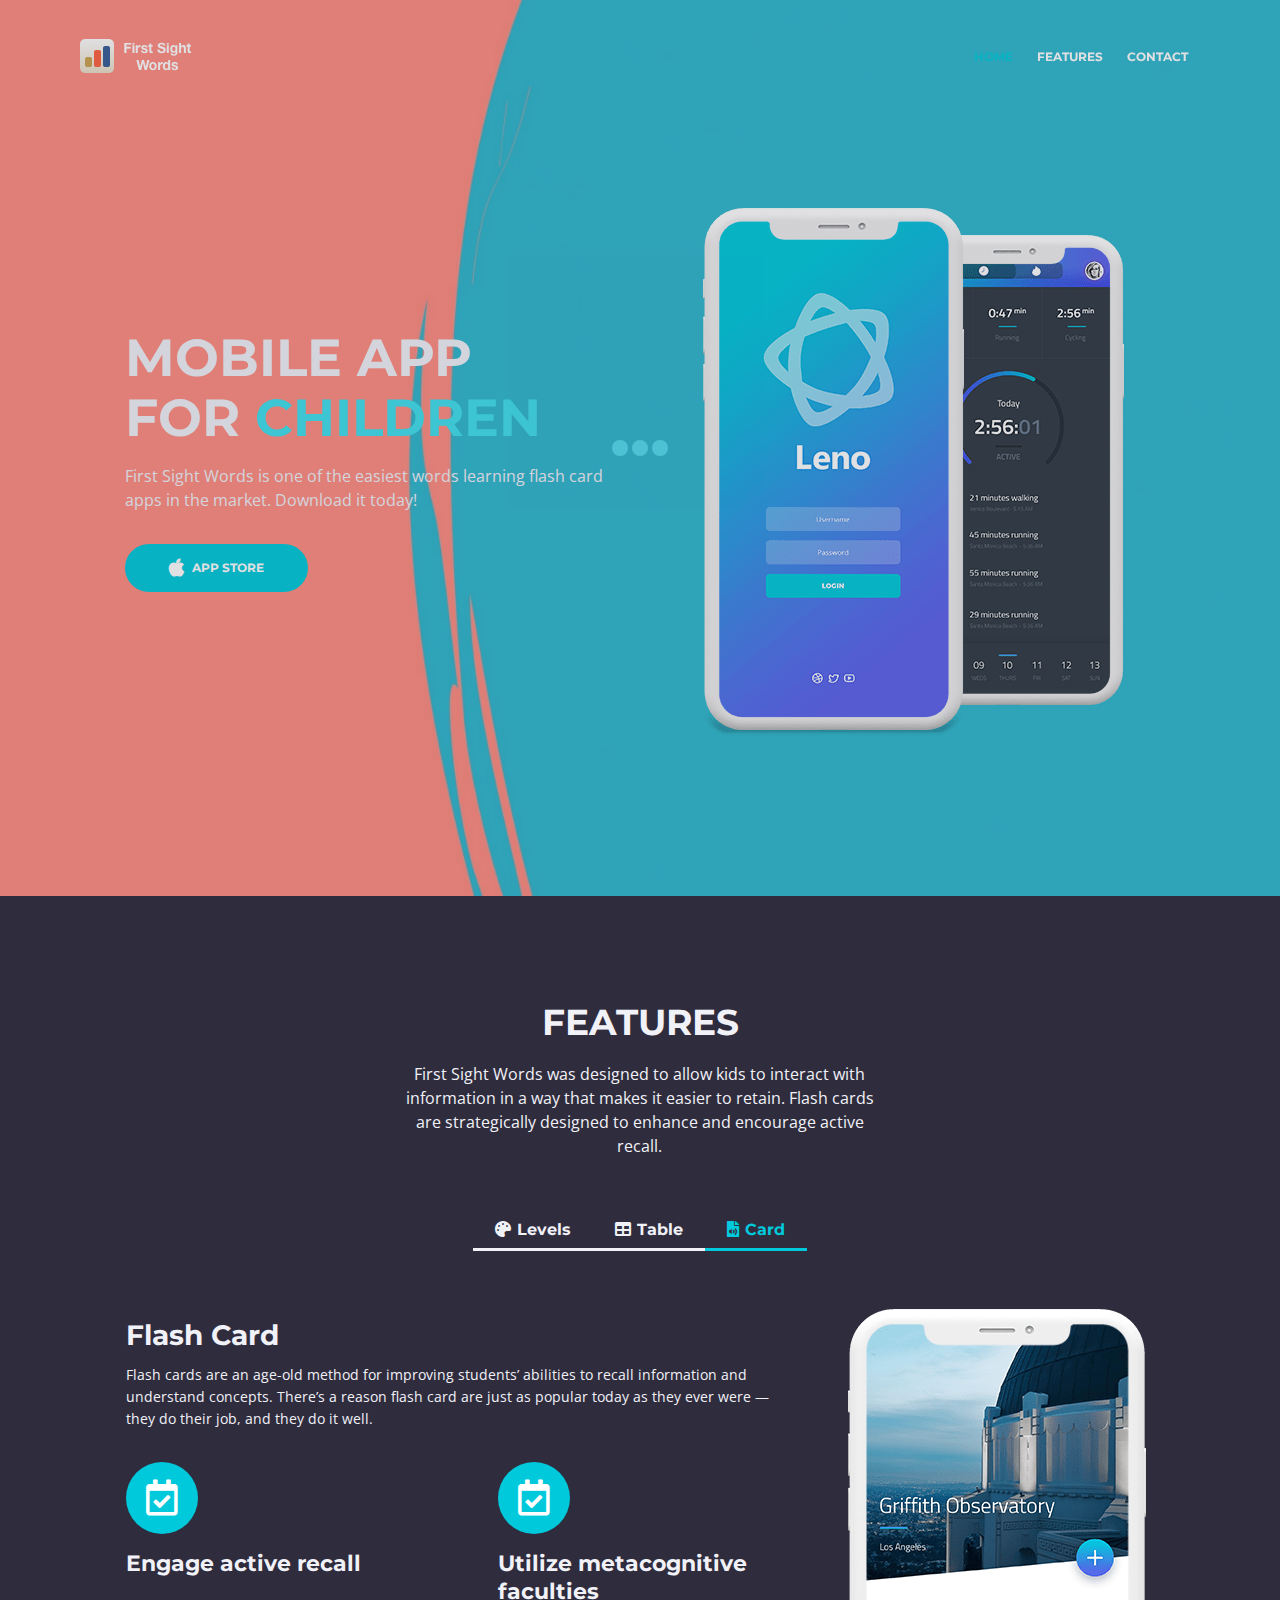
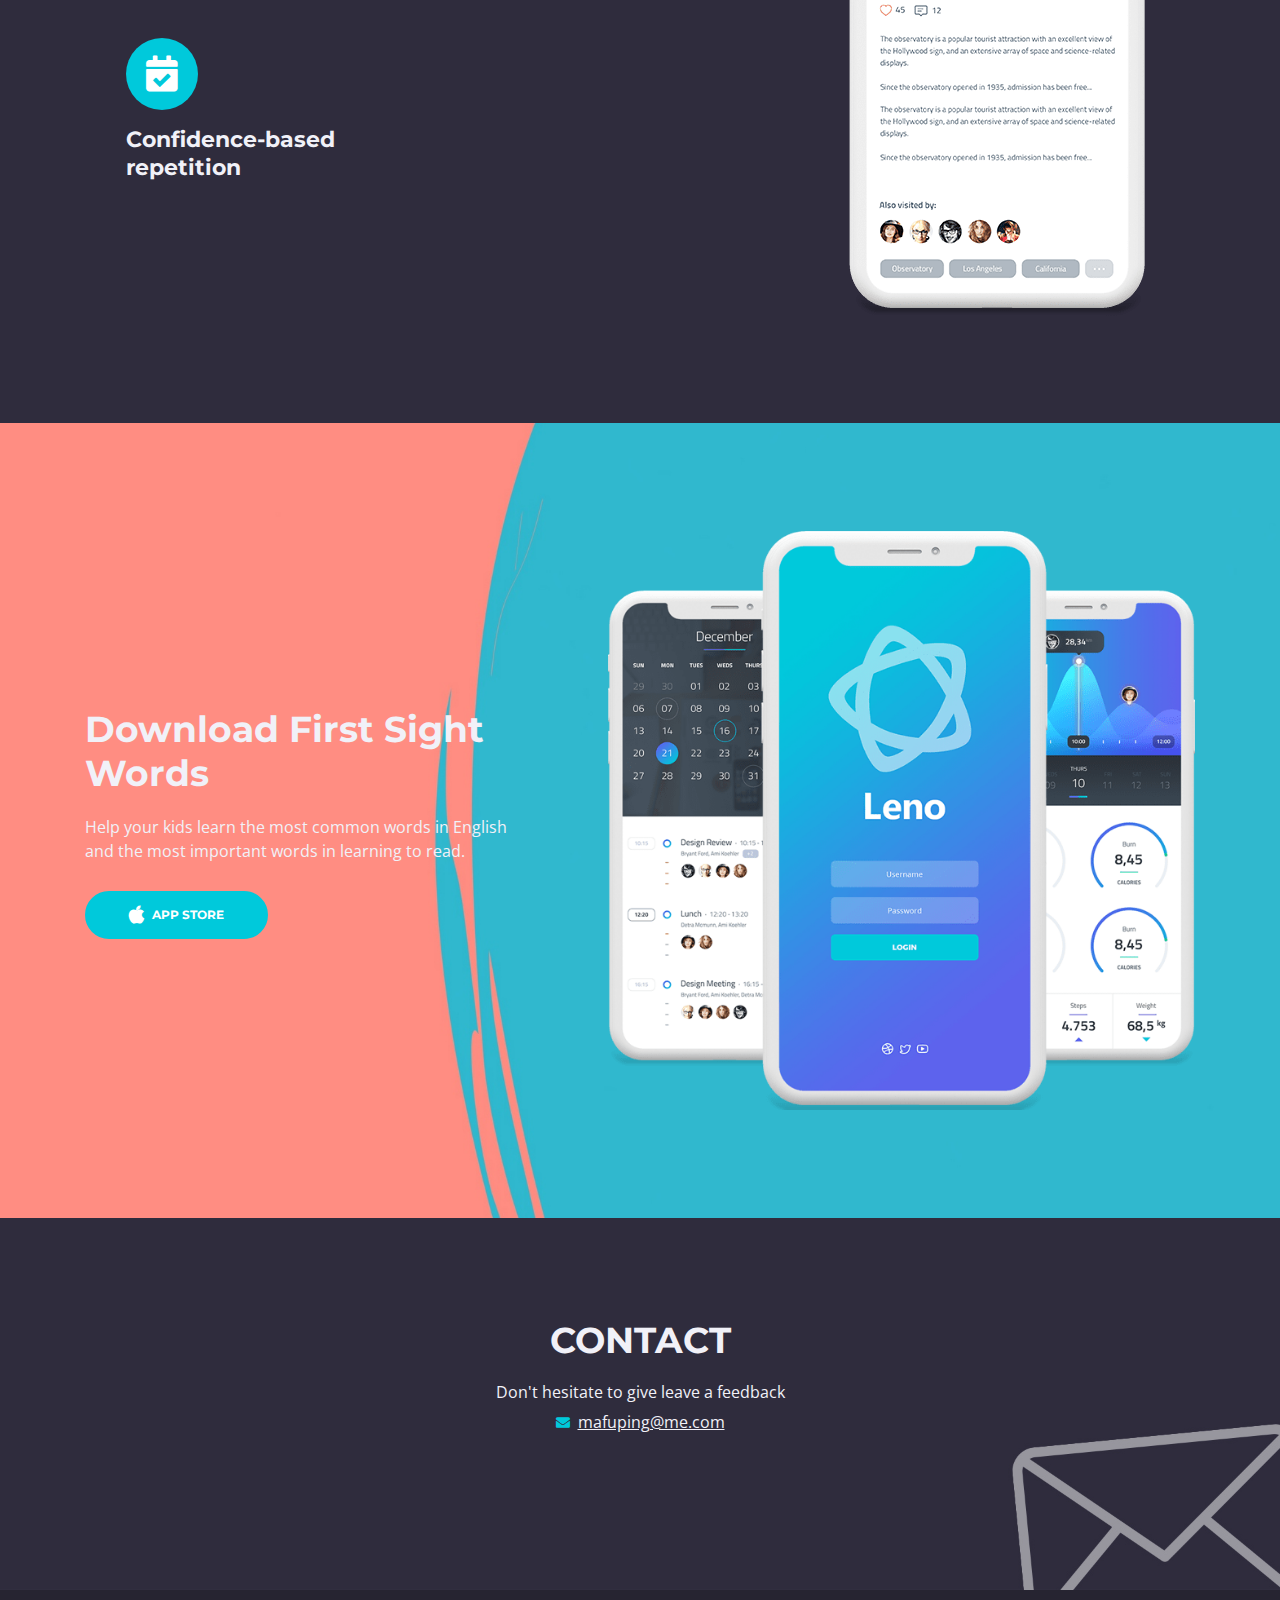
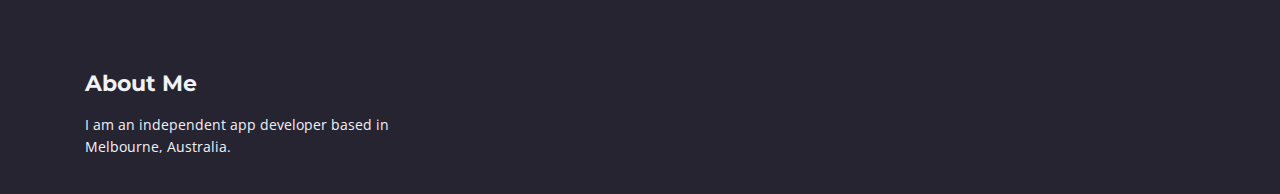
==== commit 1ba3dfaa: "Favicon and logo update" ====
--- a/FirstSightWords/index.html
+++ b/FirstSightWords/index.html
@@ -31,7 +31,7 @@
     <link href="css/styles.css" rel="stylesheet">
 
     <!-- Favicon -->
-    <link rel="icon" href="images/favicon.png">
+    <link rel="icon" href="images/favicon.ico">
 </head>
 
 <body data-spy="scroll" data-target=".fixed-top">
@@ -53,7 +53,7 @@
         <!-- <a class="navbar-brand logo-text page-scroll" href="index.html">Leno</a> -->
 
         <!-- Image Logo -->
-        <a class="navbar-brand logo-image" href="index.html"><img src="images/logo.svg" alt="alternative"></a>
+        <a class="navbar-brand logo-image" href="index.html"><img src="images/logo.png" alt="alternative"></a>
 
         <!-- Mobile Menu Toggle Button -->
         <button class="navbar-toggler" type="button" data-toggle="collapse" data-target="#navbarsExampleDefault"
--- a/FirstSightWords/css/styles.css
+++ b/FirstSightWords/css/styles.css
@@ -638,7 +638,7 @@
 /*     03. Navigation     */
 /**************************/
 .navbar-custom {
-	background-color: #4633af;
+	background-color: #00c9db;
 	box-shadow: 0 0.0625rem 0.375rem 0 rgba(0, 0, 0, 0.1);
 	font: 700 0.75rem/2rem "Montserrat", sans-serif;
 	transition: all 0.2s ease;
@@ -672,7 +672,7 @@
 
 .navbar-custom .nav-item .nav-link:hover,
 .navbar-custom .nav-item .nav-link.active {
-	color: #00c9db;
+	color: #FF8D82;
 }
 
 /* Dropdown Menu */
@@ -700,7 +700,7 @@
 	margin-top: 0;
 	border: none;
 	border-radius: 0.25rem;
-	background-color: #4633af;
+	background-color: #00c9db;
 }
 
 .navbar-custom .dropdown-item {
@@ -709,7 +709,7 @@
 }
 
 .navbar-custom .dropdown-item:hover {
-	background-color: #4633af;
+	background-color: #00c9db;
 }
 
 .navbar-custom .dropdown-item .item-text {
@@ -717,7 +717,7 @@
 }
 
 .navbar-custom .dropdown-item:hover .item-text {
-	color: #00c9db;
+	color: #FF8D82;
 }
 
 .navbar-custom .dropdown-items-divide-hr {
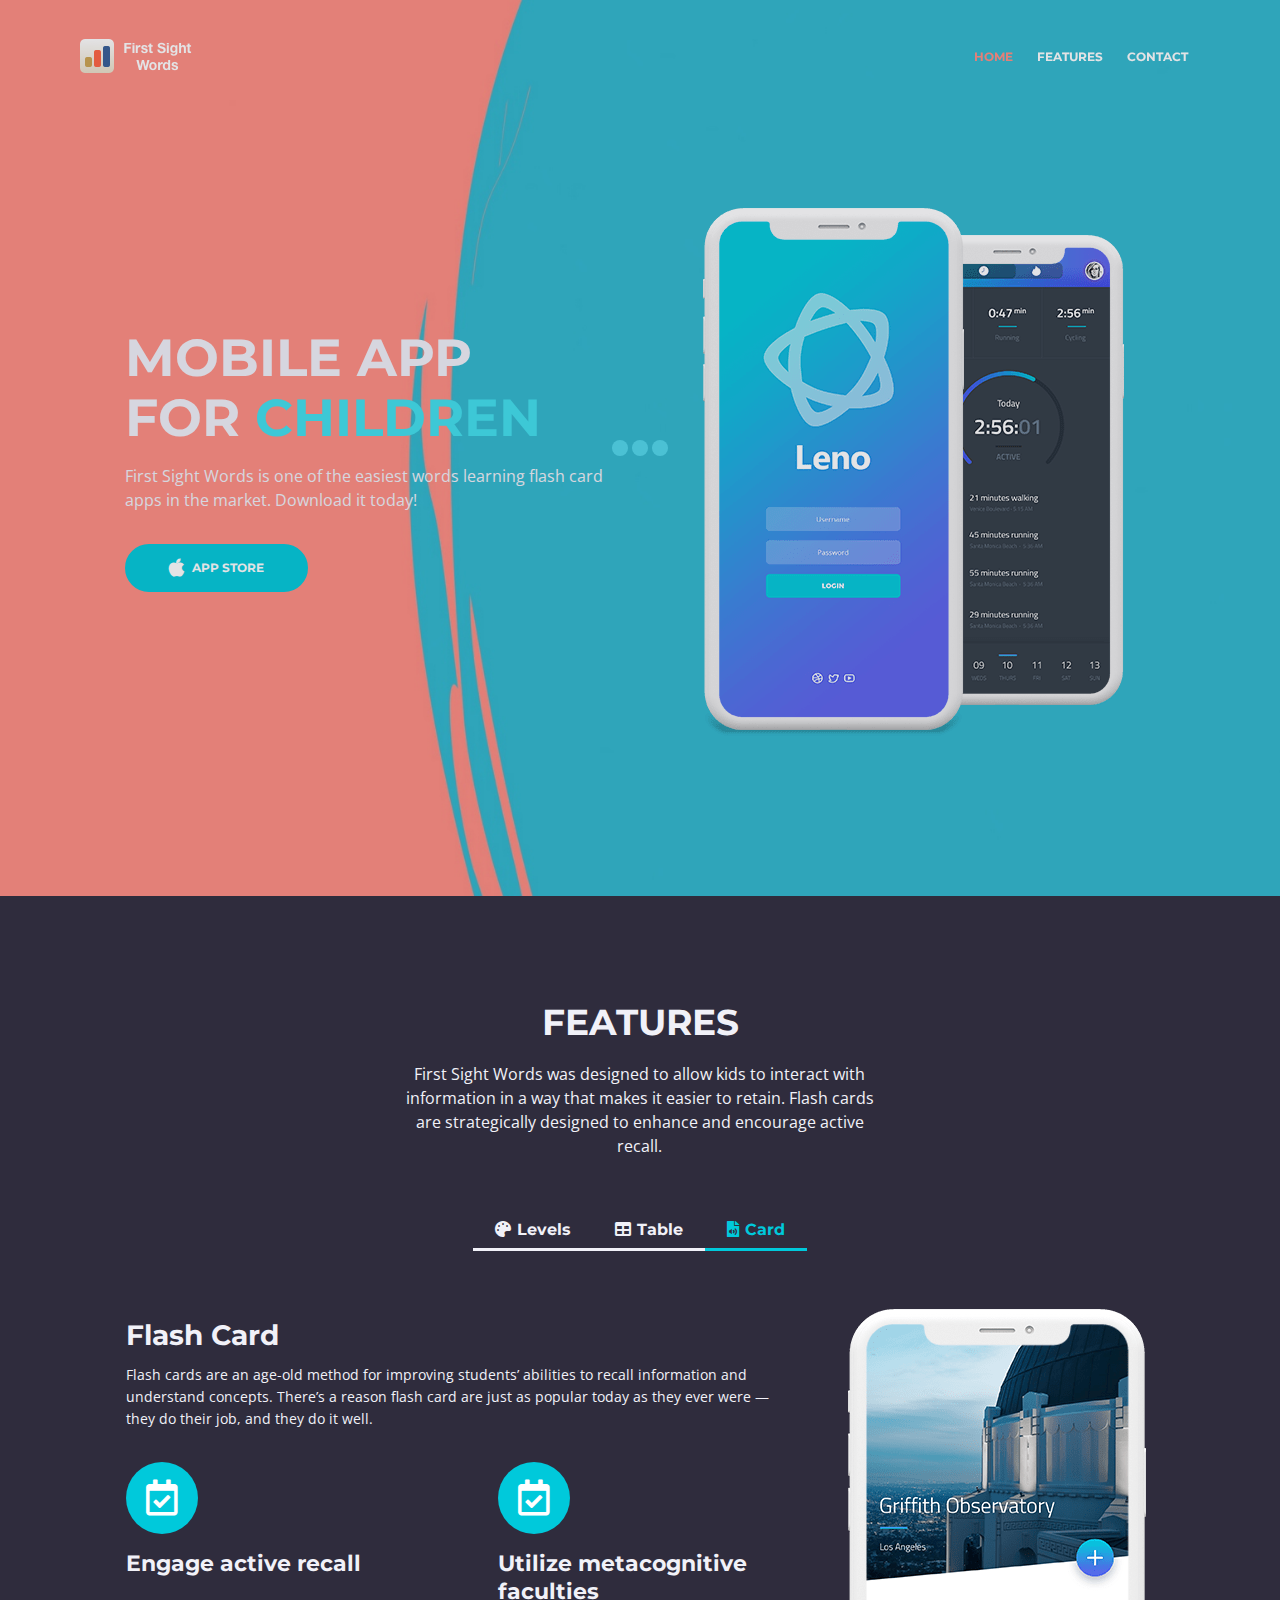
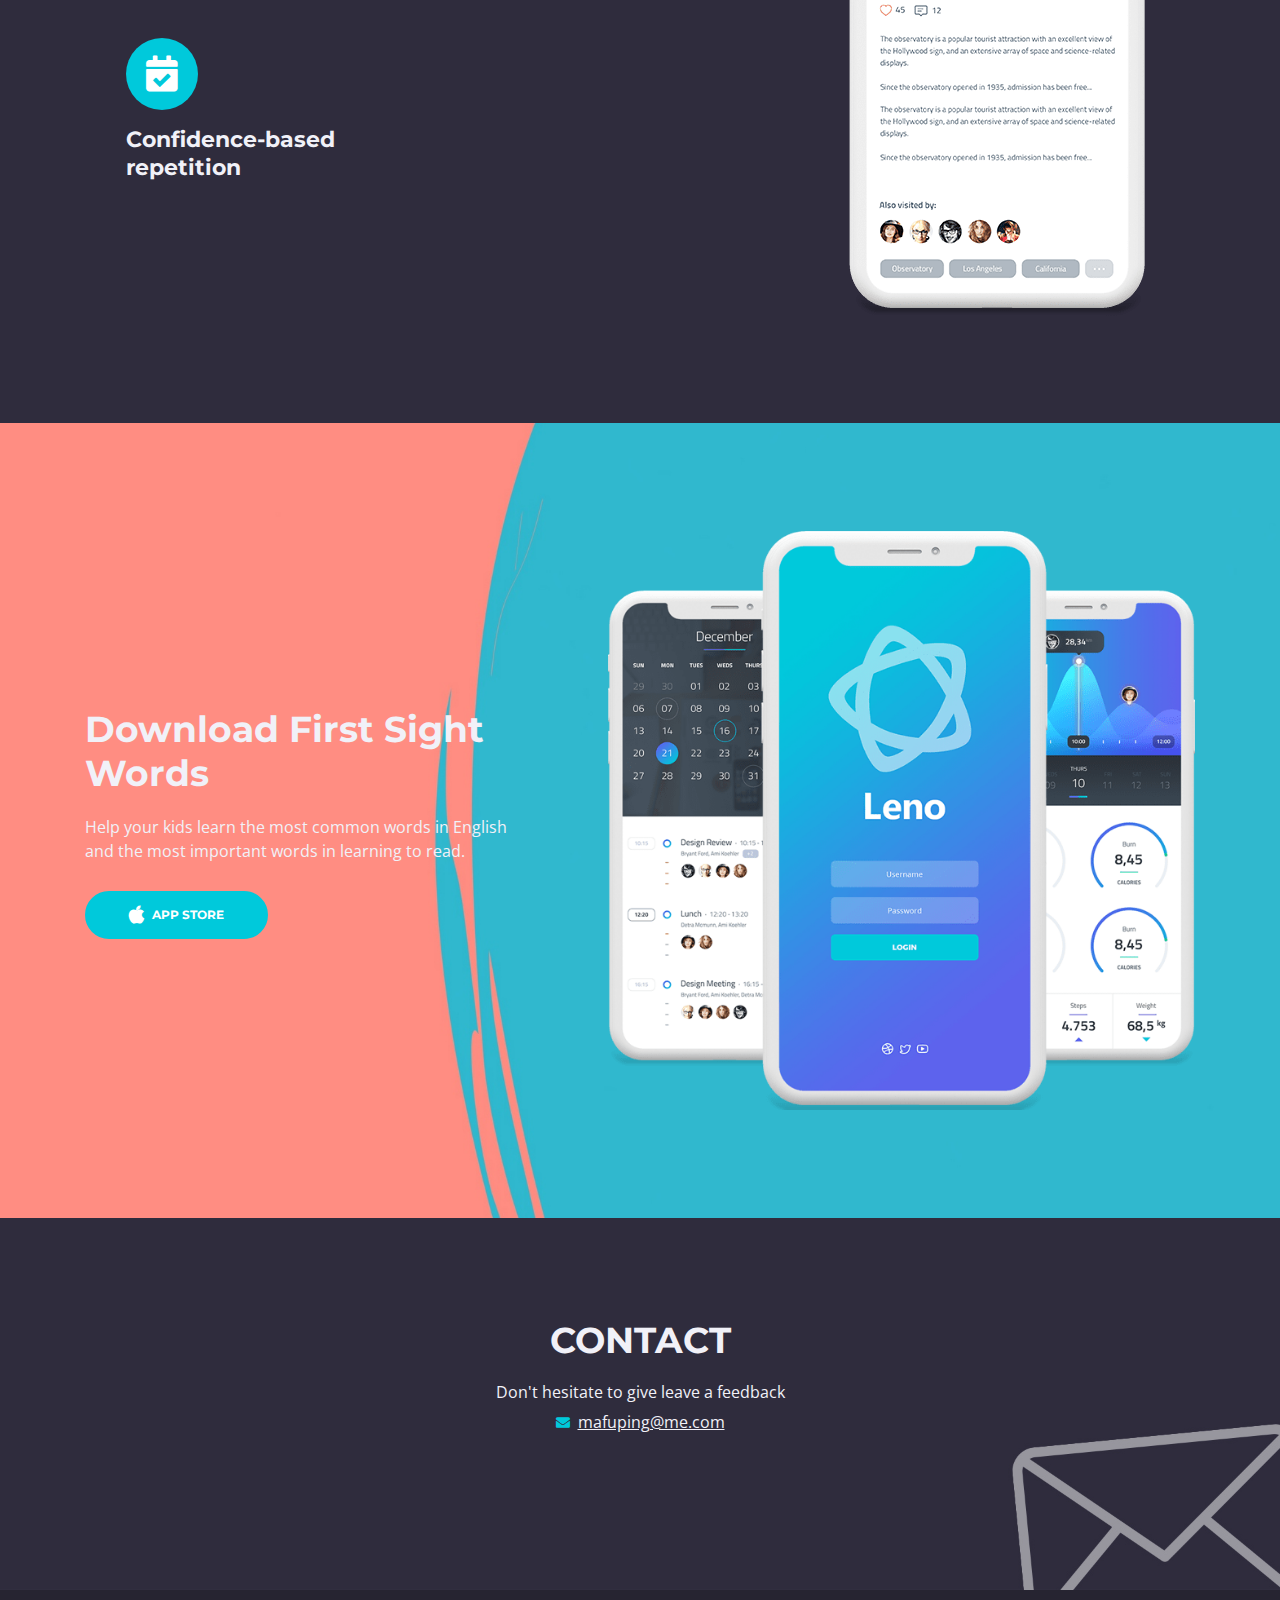
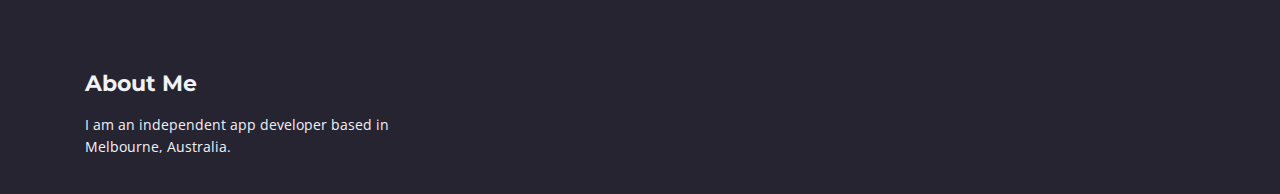
==== commit fa8e751d: "Alt images information update" ====
--- a/FirstSightWords/index.html
+++ b/FirstSightWords/index.html
@@ -50,20 +50,20 @@
     <!-- Navigation -->
     <nav class="navbar navbar-expand-md navbar-dark navbar-custom fixed-top">
         <!-- Text Logo - Use this if you don't have a graphic logo -->
-        <!-- <a class="navbar-brand logo-text page-scroll" href="index.html">Leno</a> -->
+        <!-- <a class="navbar-brand logo-text page-scroll" href="index.html">First Sight Words</a> -->
 
         <!-- Image Logo -->
-        <a class="navbar-brand logo-image" href="index.html"><img src="images/logo.png" alt="alternative"></a>
+        <a class="navbar-brand logo-image" href="index.html"><img src="images/logo.png" alt="logo"></a>
 
         <!-- Mobile Menu Toggle Button -->
-        <button class="navbar-toggler" type="button" data-toggle="collapse" data-target="#navbarsExampleDefault"
-            aria-controls="navbarsExampleDefault" aria-expanded="false" aria-label="Toggle navigation">
+        <button class="navbar-toggler" type="button" data-toggle="collapse" data-target="#navbars"
+            aria-controls="navbars" aria-expanded="false" aria-label="Toggle navigation">
             <span class="navbar-toggler-awesome fas fa-bars"></span>
             <span class="navbar-toggler-awesome fas fa-times"></span>
         </button>
         <!-- end of mobile menu toggle button -->
 
-        <div class="collapse navbar-collapse" id="navbarsExampleDefault">
+        <div class="collapse navbar-collapse" id="navbars">
             <ul class="navbar-nav ml-auto">
                 <li class="nav-item">
                     <a class="nav-link page-scroll" href="#header">HOME <span class="sr-only">(current)</span></a>
@@ -71,7 +71,6 @@
                 <li class="nav-item">
                     <a class="nav-link page-scroll" href="#features">FEATURES</a>
                 </li>
-
                 <li class="nav-item">
                     <a class="nav-link page-scroll" href="#contact">CONTACT</a>
                 </li>
@@ -98,7 +97,7 @@
                     </div> <!-- end of col -->
                     <div class="col-lg-6">
                         <div class="image-container">
-                            <img class="img-fluid" src="images/header-iphone.png" alt="alternative">
+                            <img class="img-fluid" src="images/header-iphone.png" alt="First Sight Words Screens">
                         </div> <!-- end of image-container -->
                     </div> <!-- end of col -->
                 </div> <!-- end of row -->
@@ -119,9 +118,8 @@
                 </div> <!-- end of col -->
             </div> <!-- end of row -->
             <div class="row">
-
                 <!-- Tabs Links -->
-                <ul class="nav nav-tabs" id="lenoTabs" role="tablist">
+                <ul class="nav nav-tabs" id="featureTabs" role="tablist">
                     <li class="nav-item">
                         <a class="nav-link" id="nav-tab-1" data-toggle="tab" href="#tab-1" role="tab"
                             aria-controls="tab-1" aria-selected="false"><i class="fas fa-palette"></i>Levels</a>
@@ -137,9 +135,8 @@
                 </ul>
                 <!-- end of tabs links -->
 
-
                 <!-- Tabs Content-->
-                <div class="tab-content" id="lenoTabsContent">
+                <div class="tab-content" id="featureTabsContent">
 
                     <!-- Tab -->
                     <div class="tab-pane fade" id="tab-1" role="tabpanel" aria-labelledby="tab-1">
@@ -172,7 +169,8 @@
 
                                 <!-- Image Pane -->
                                 <div class="col-lg-4">
-                                    <img class="img-fluid" src="images/features-iphone-1.png" alt="alternative">
+                                    <img class="img-fluid" src="images/features-iphone-1.png"
+                                        alt="16 Levels, 300 words">
                                 </div>
                                 <!-- end of image pane -->
 
@@ -212,7 +210,8 @@
 
                                 <!-- Image Pane -->
                                 <div class="col-md-4">
-                                    <img class="img-fluid" src="images/features-iphone-2.png" alt="alternative">
+                                    <img class="img-fluid" src="images/features-iphone-2.png"
+                                        alt="Easy reading table view">
                                 </div>
                                 <!-- end of image pane -->
 
@@ -296,7 +295,8 @@
 
                                 <!-- Image Pane -->
                                 <div class="col-md-4">
-                                    <img class="img-fluid" src="images/features-iphone-3.png" alt="alternative">
+                                    <img class="img-fluid" src="images/features-iphone-3.png"
+                                        alt="Flash Cards to engage active recall ">
                                 </div>
                                 <!-- end of image pane -->
 
@@ -321,14 +321,15 @@
                 <div class="col-lg-6 col-xl-5">
                     <div class="text-container">
                         <h2>Download <span class="blue">First Sight Words</span></h2>
-                        <p class="p-large">Help your kids learn the most common words in English and the most important words in learning to read.</p>
+                        <p class="p-large">Help your kids learn the most common words in English and the most important
+                            words in learning to read.</p>
                         <a class="btn-solid-lg" href="#your-link"><i class="fab fa-apple"></i>APP STORE</a>
                         <!-- <a class="btn-solid-lg" href="#your-link"><i class="fab fa-google-play"></i>PLAY STORE</a> -->
                     </div> <!-- end of text-container -->
                 </div> <!-- end of col -->
                 <div class="col-lg-6 col-xl-7">
                     <div class="image-container">
-                        <img class="img-fluid" src="images/download.png" alt="alternative">
+                        <img class="img-fluid" src="images/download.png" alt="Download First Sight Words">
                     </div> <!-- end of img-container -->
                 </div> <!-- end of col -->
             </div> <!-- end of row -->
--- a/FirstSightWords/css/styles.css
+++ b/FirstSightWords/css/styles.css
@@ -1574,13 +1574,13 @@
 	
 	.navbar-custom .nav-item .nav-link:hover,
 	.navbar-custom .nav-item .nav-link.active {
-		color: #00c9db;
+		color: #FF8D82;
 	}
 
 	.navbar-custom.top-nav-collapse {
         padding: 0.5rem 1.5rem 0.5rem 2rem;
 		box-shadow: 0 0.0625rem 0.375rem 0 rgba(0, 0, 0, 0.1);
-		background-color: #4633af;
+		background-color: #00c9db;
 	}
 
 	.navbar-custom.top-nav-collapse .navbar-brand.logo-text {
@@ -1593,7 +1593,7 @@
 	
 	.navbar-custom.top-nav-collapse .nav-item .nav-link:hover,
 	.navbar-custom.top-nav-collapse .nav-item .nav-link.active {
-		color: #00c9db;
+		color: #FF8D82;
 	}
 
 	.navbar-custom .dropdown-menu {
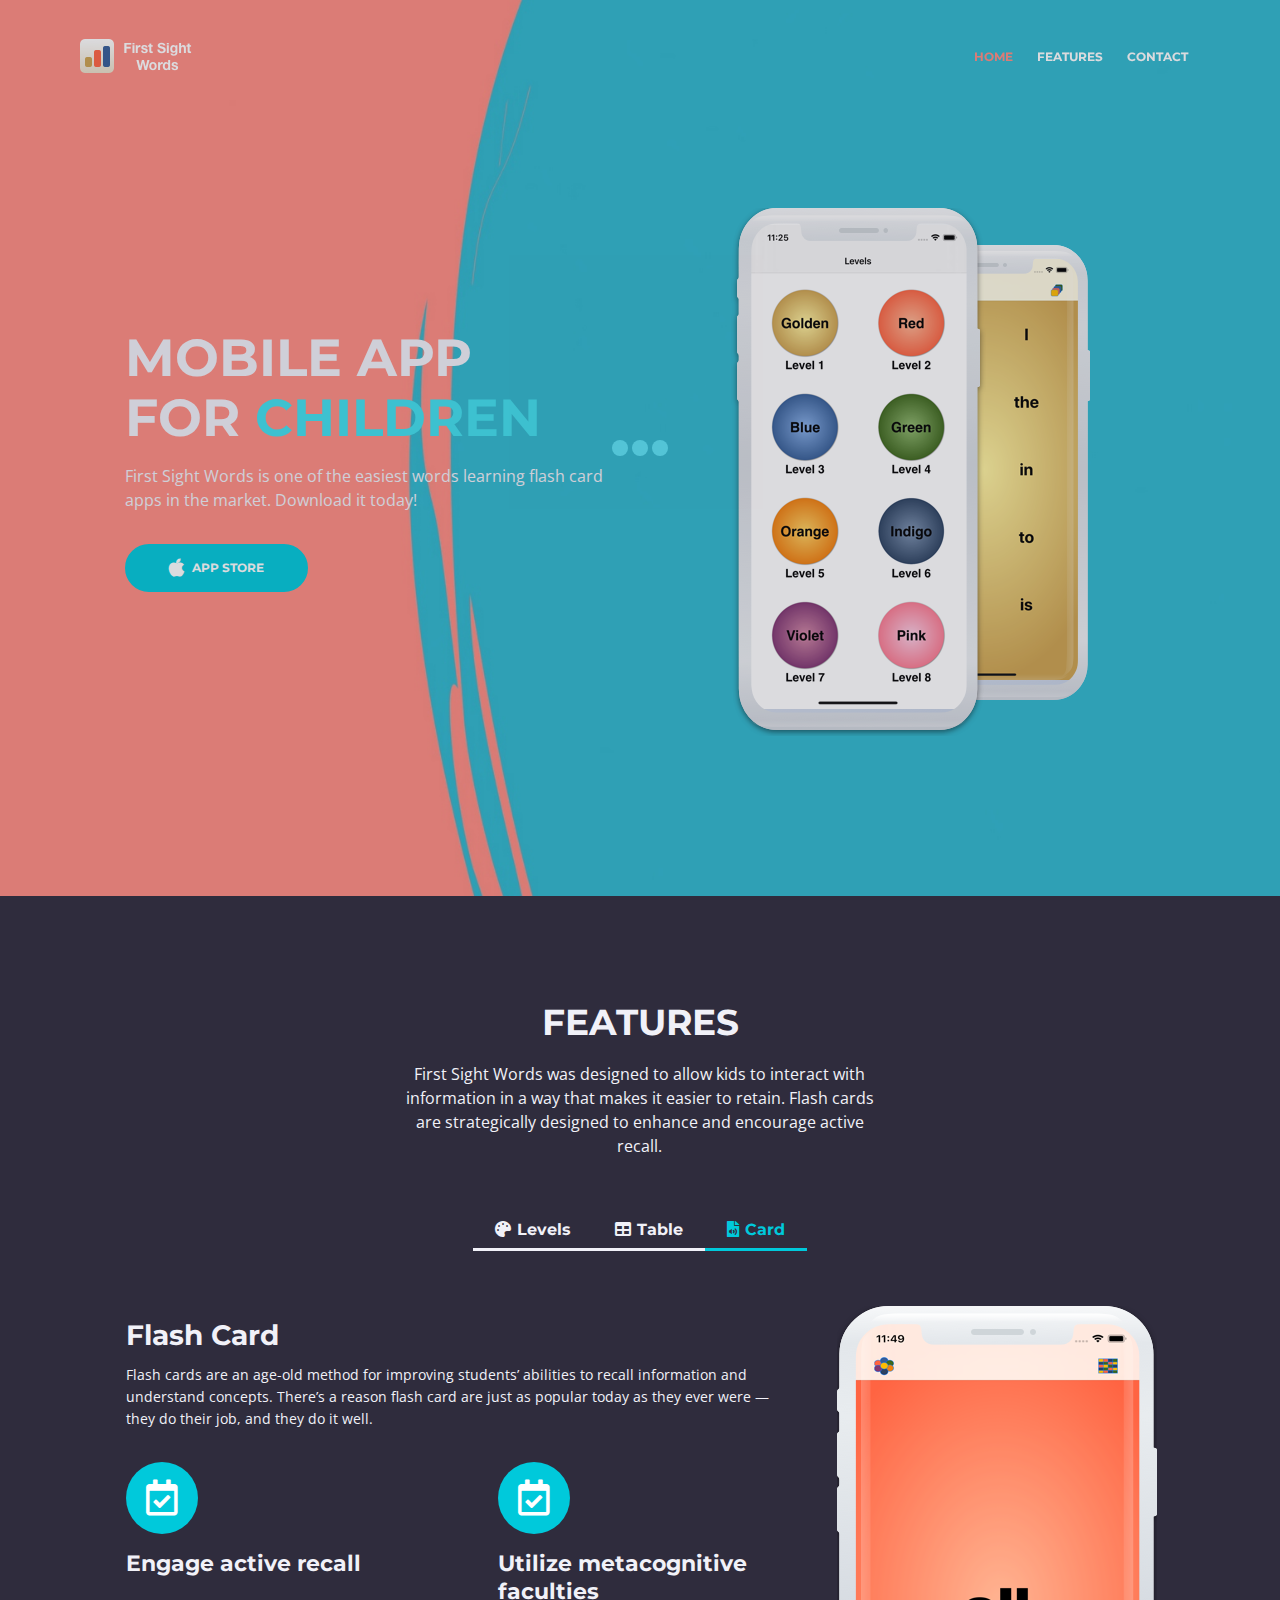
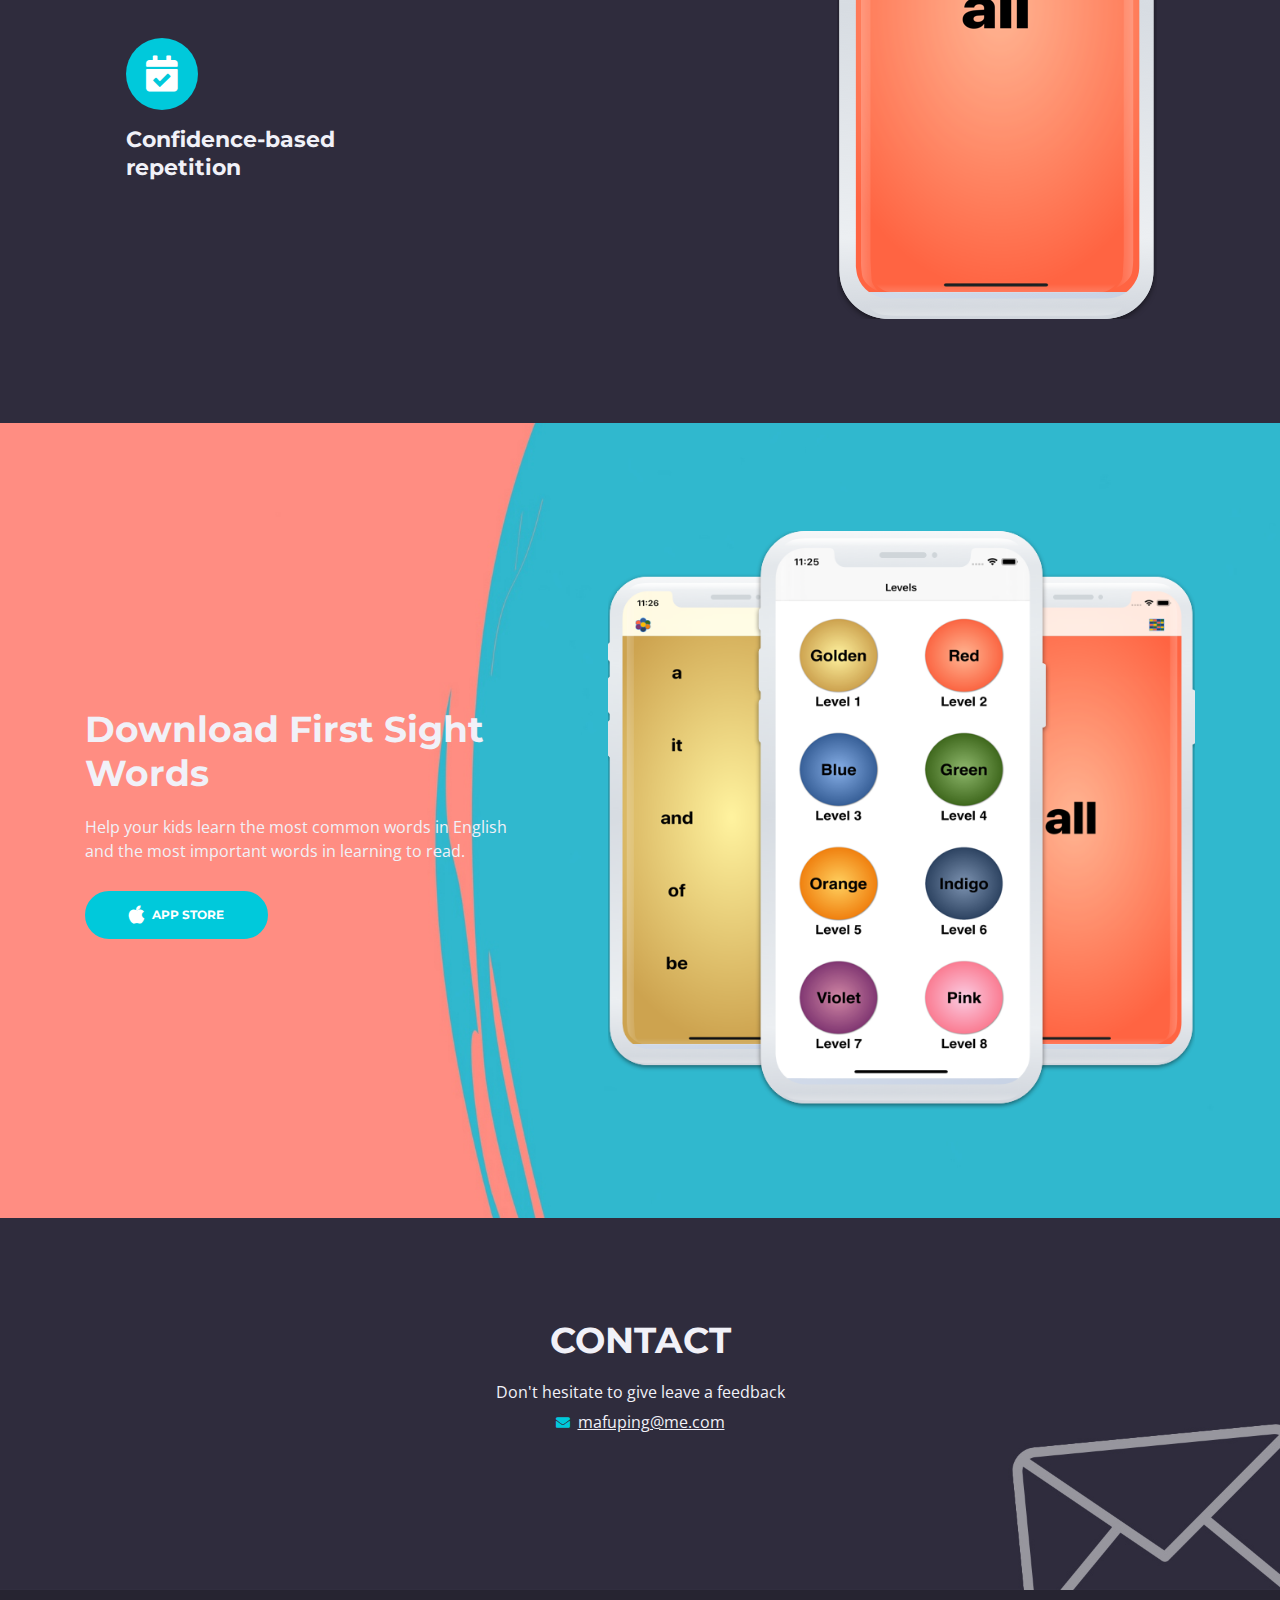
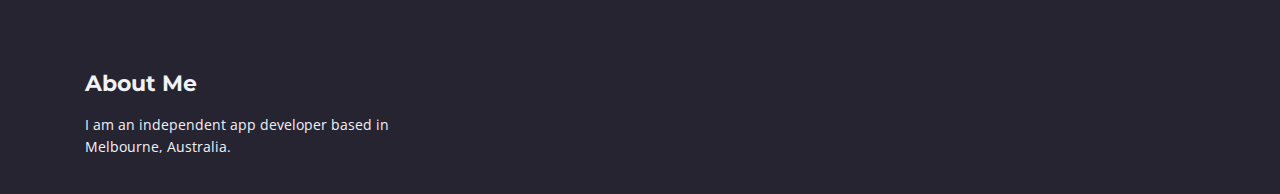
==== commit 262861c4: "Web images update" ====
--- a/FirstSightWords/index.html
+++ b/FirstSightWords/index.html
@@ -97,7 +97,7 @@
                     </div> <!-- end of col -->
                     <div class="col-lg-6">
                         <div class="image-container">
-                            <img class="img-fluid" src="images/header-iphone.png" alt="First Sight Words Screens">
+                            <img class="img-fluid" src="images/header.png" alt="First Sight Words Screens">
                         </div> <!-- end of image-container -->
                     </div> <!-- end of col -->
                 </div> <!-- end of row -->
@@ -169,7 +169,7 @@
 
                                 <!-- Image Pane -->
                                 <div class="col-lg-4">
-                                    <img class="img-fluid" src="images/features-iphone-1.png"
+                                    <img class="img-fluid" src="images/features-levels.png"
                                         alt="16 Levels, 300 words">
                                 </div>
                                 <!-- end of image pane -->
@@ -210,7 +210,7 @@
 
                                 <!-- Image Pane -->
                                 <div class="col-md-4">
-                                    <img class="img-fluid" src="images/features-iphone-2.png"
+                                    <img class="img-fluid" src="images/features-table.png"
                                         alt="Easy reading table view">
                                 </div>
                                 <!-- end of image pane -->
@@ -295,7 +295,7 @@
 
                                 <!-- Image Pane -->
                                 <div class="col-md-4">
-                                    <img class="img-fluid" src="images/features-iphone-3.png"
+                                    <img class="img-fluid" src="images/features-card.png"
                                         alt="Flash Cards to engage active recall ">
                                 </div>
                                 <!-- end of image pane -->
@@ -329,7 +329,7 @@
                 </div> <!-- end of col -->
                 <div class="col-lg-6 col-xl-7">
                     <div class="image-container">
-                        <img class="img-fluid" src="images/download.png" alt="Download First Sight Words">
+                        <img class="img-fluid" src="images/download-all.png" alt="Download First Sight Words">
                     </div> <!-- end of img-container -->
                 </div> <!-- end of col -->
             </div> <!-- end of row -->
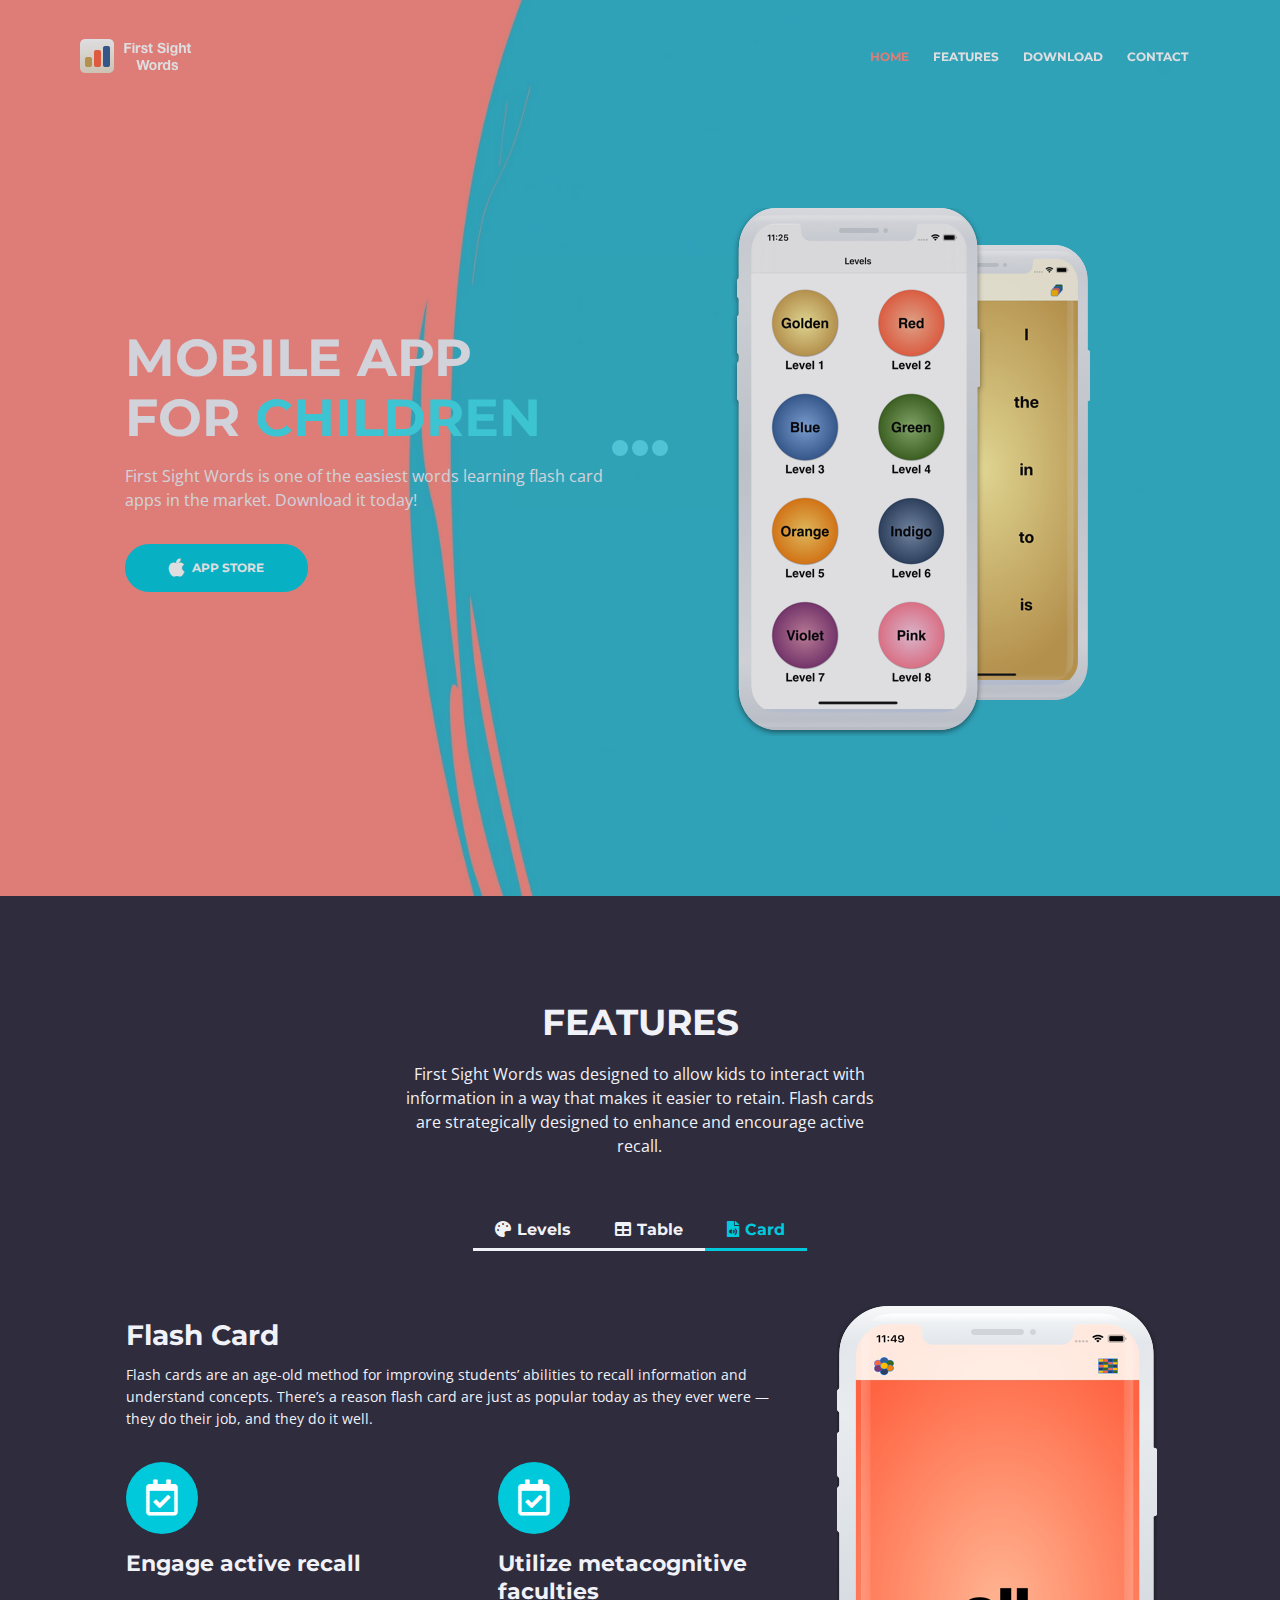
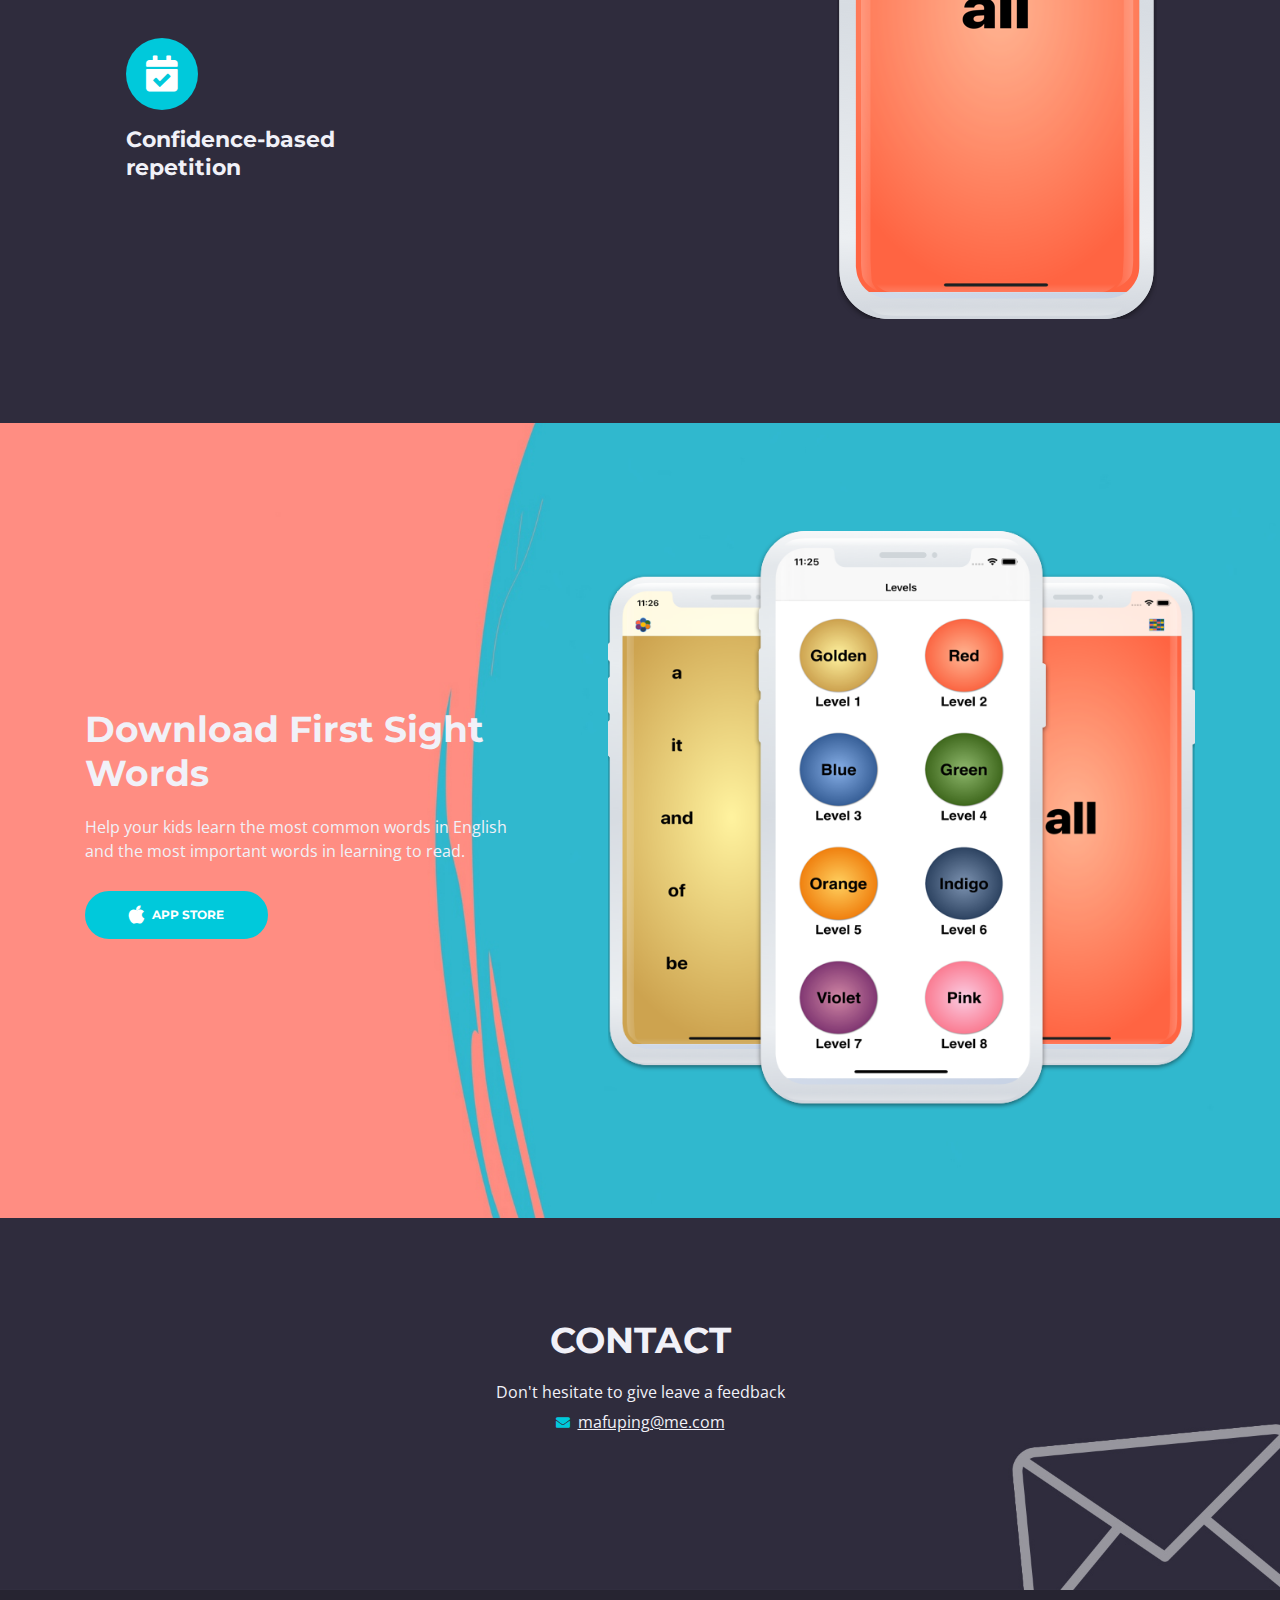
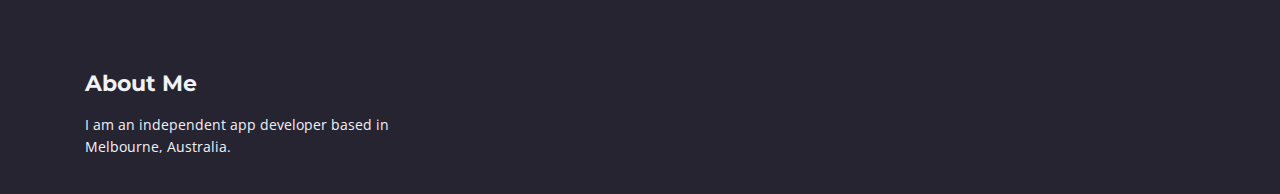
==== commit 0810b26d: "Add navigation to download section" ====
--- a/FirstSightWords/index.html
+++ b/FirstSightWords/index.html
@@ -70,6 +70,9 @@
                 </li>
                 <li class="nav-item">
                     <a class="nav-link page-scroll" href="#features">FEATURES</a>
+                </li>
+                <li class="nav-item">
+                    <a class="nav-link page-scroll" href="#download">DOWNLOAD</a>
                 </li>
                 <li class="nav-item">
                     <a class="nav-link page-scroll" href="#contact">CONTACT</a>
@@ -315,7 +318,7 @@
 
 
     <!-- Download -->
-    <div class="basic-4">
+    <div id="download" class="basic-4">
         <div class="container">
             <div class="row">
                 <div class="col-lg-6 col-xl-5">
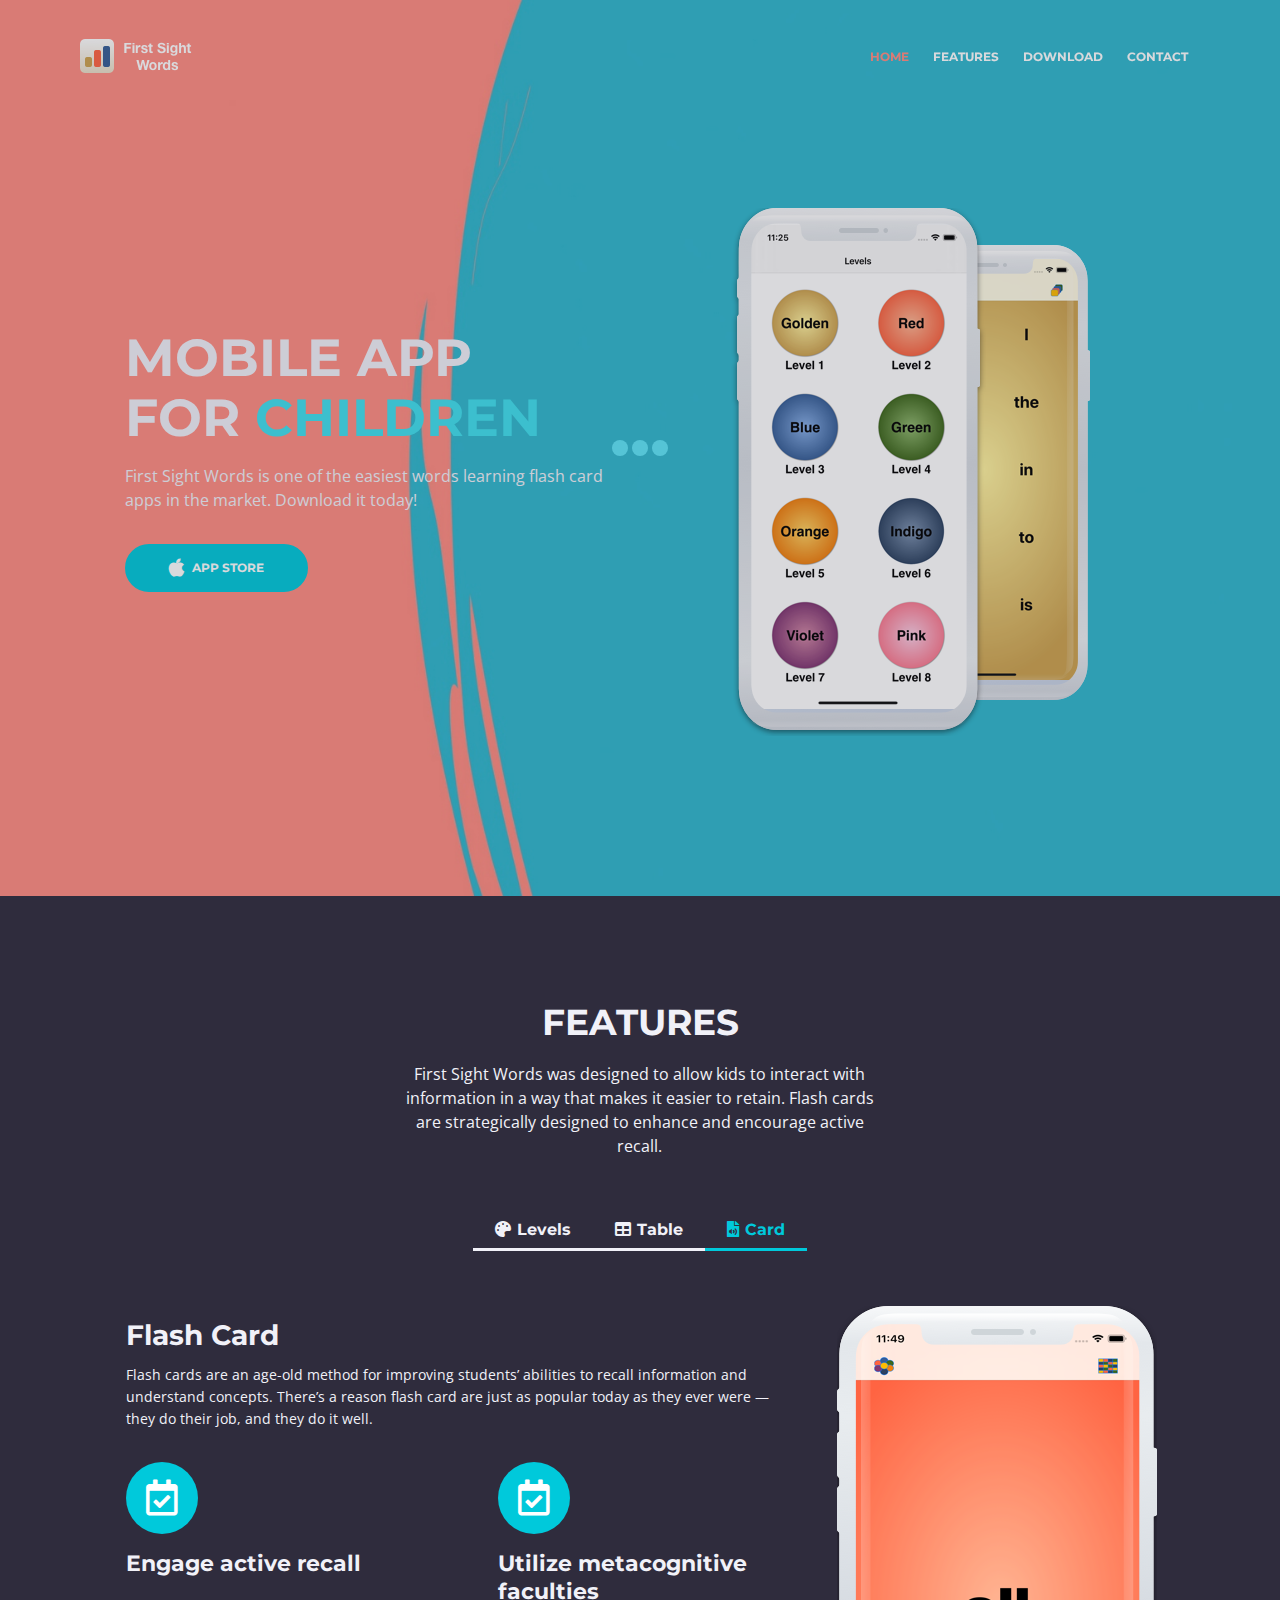
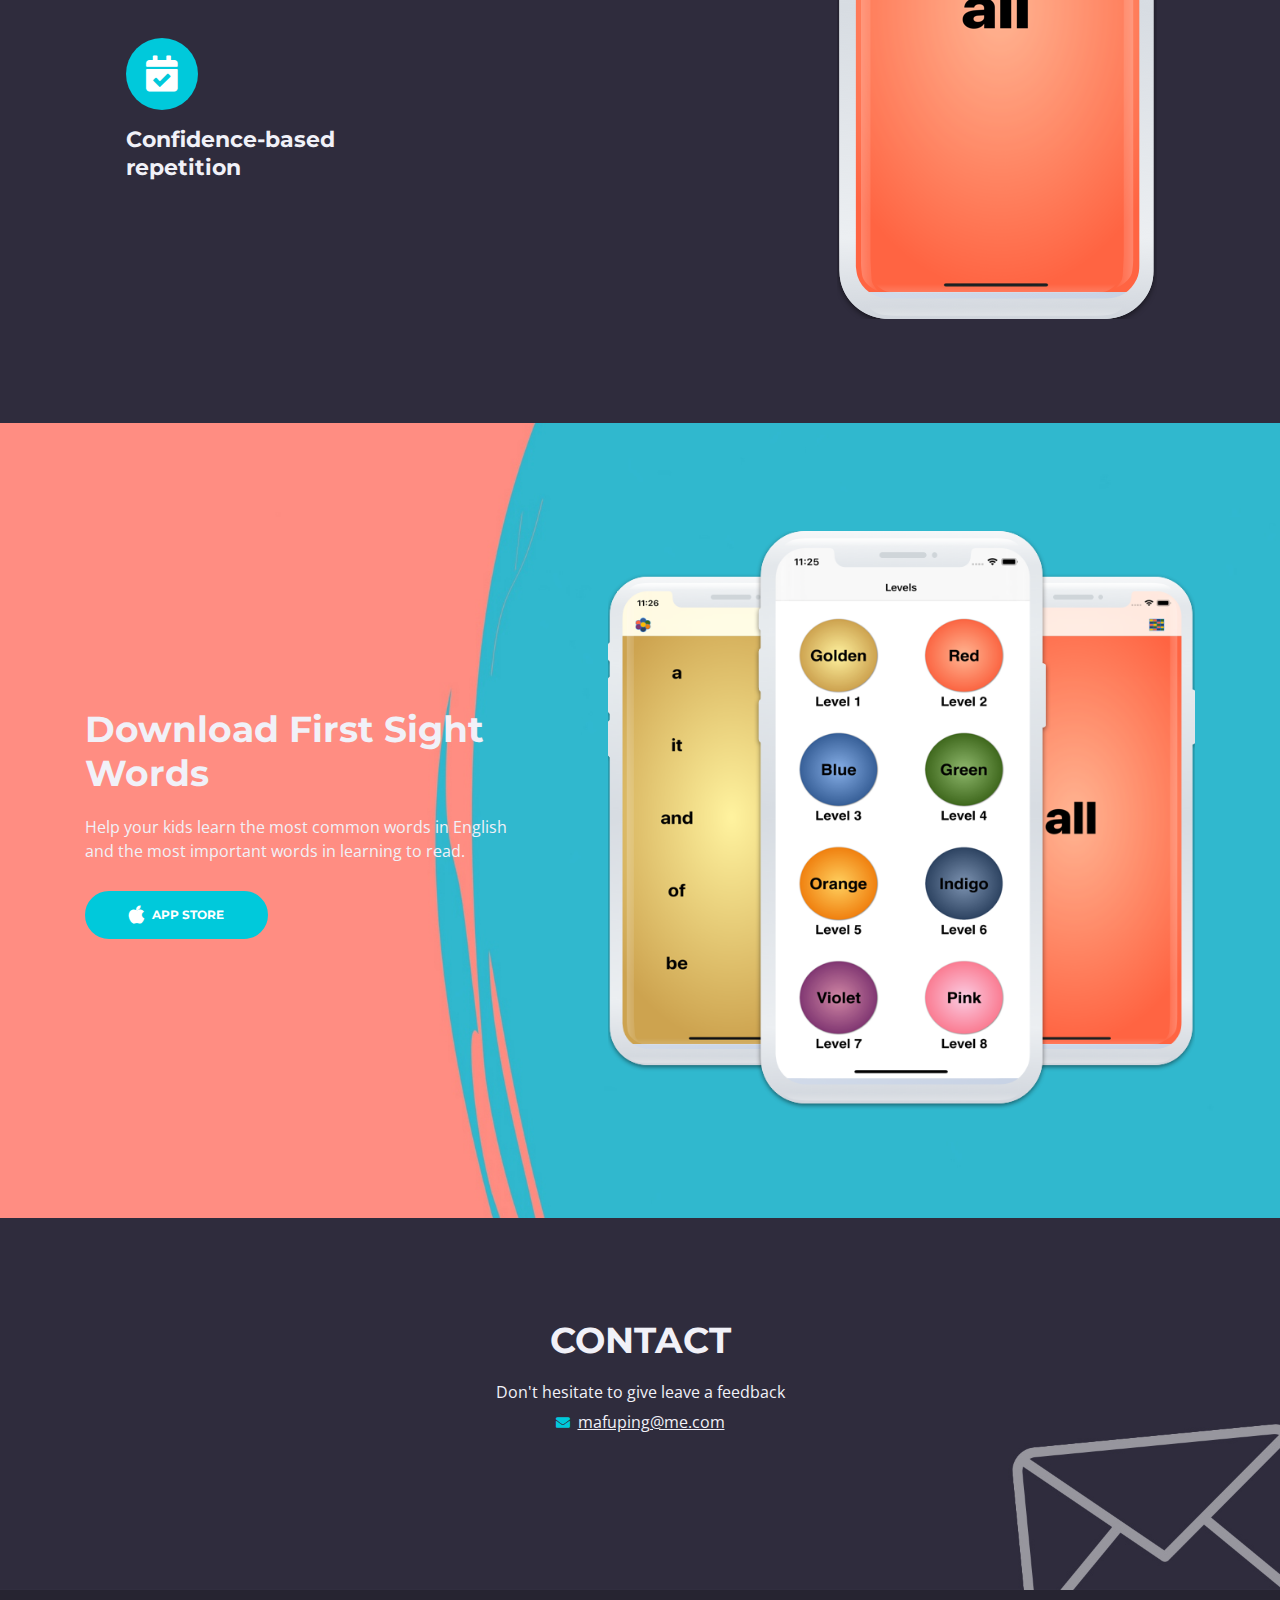
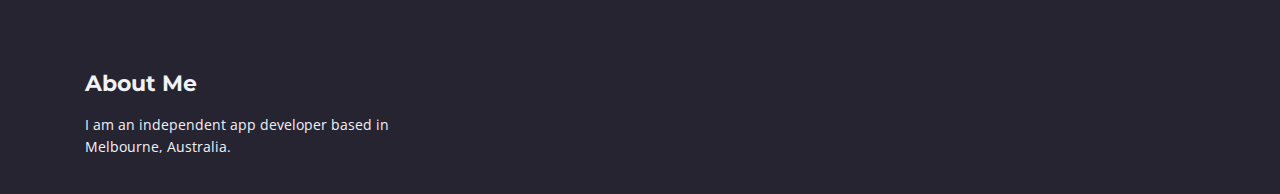
==== commit 16bd62fb: "App store links update" ====
--- a/FirstSightWords/index.html
+++ b/FirstSightWords/index.html
@@ -93,7 +93,7 @@
                             <h1>MOBILE APP <br>FOR <span id="js-rotating">CHILDREN, PARERNTS, TEACHERS</span></h1>
                             <p class="p-large">First Sight Words is one of the easiest words learning flash card apps in
                                 the market. Download it today!</p>
-                            <a class="btn-solid-lg page-scroll" href="#your-link"><i class="fab fa-apple"></i>APP
+                            <a class="btn-solid-lg page-scroll" href="https://apps.apple.com/us/app/first-sight-words/id1487605654?ls=1"><i class="fab fa-apple"></i>APP
                                 STORE</a>
                             <!--<a class="btn-solid-lg page-scroll" href="#your-link"><i class="fab fa-google-play"></i>PLAY STORE</a>-->
                         </div>
@@ -326,7 +326,7 @@
                         <h2>Download <span class="blue">First Sight Words</span></h2>
                         <p class="p-large">Help your kids learn the most common words in English and the most important
                             words in learning to read.</p>
-                        <a class="btn-solid-lg" href="#your-link"><i class="fab fa-apple"></i>APP STORE</a>
+                        <a class="btn-solid-lg" href="https://apps.apple.com/us/app/first-sight-words/id1487605654?ls=1"><i class="fab fa-apple"></i>APP STORE</a>
                         <!-- <a class="btn-solid-lg" href="#your-link"><i class="fab fa-google-play"></i>PLAY STORE</a> -->
                     </div> <!-- end of text-container -->
                 </div> <!-- end of col -->
